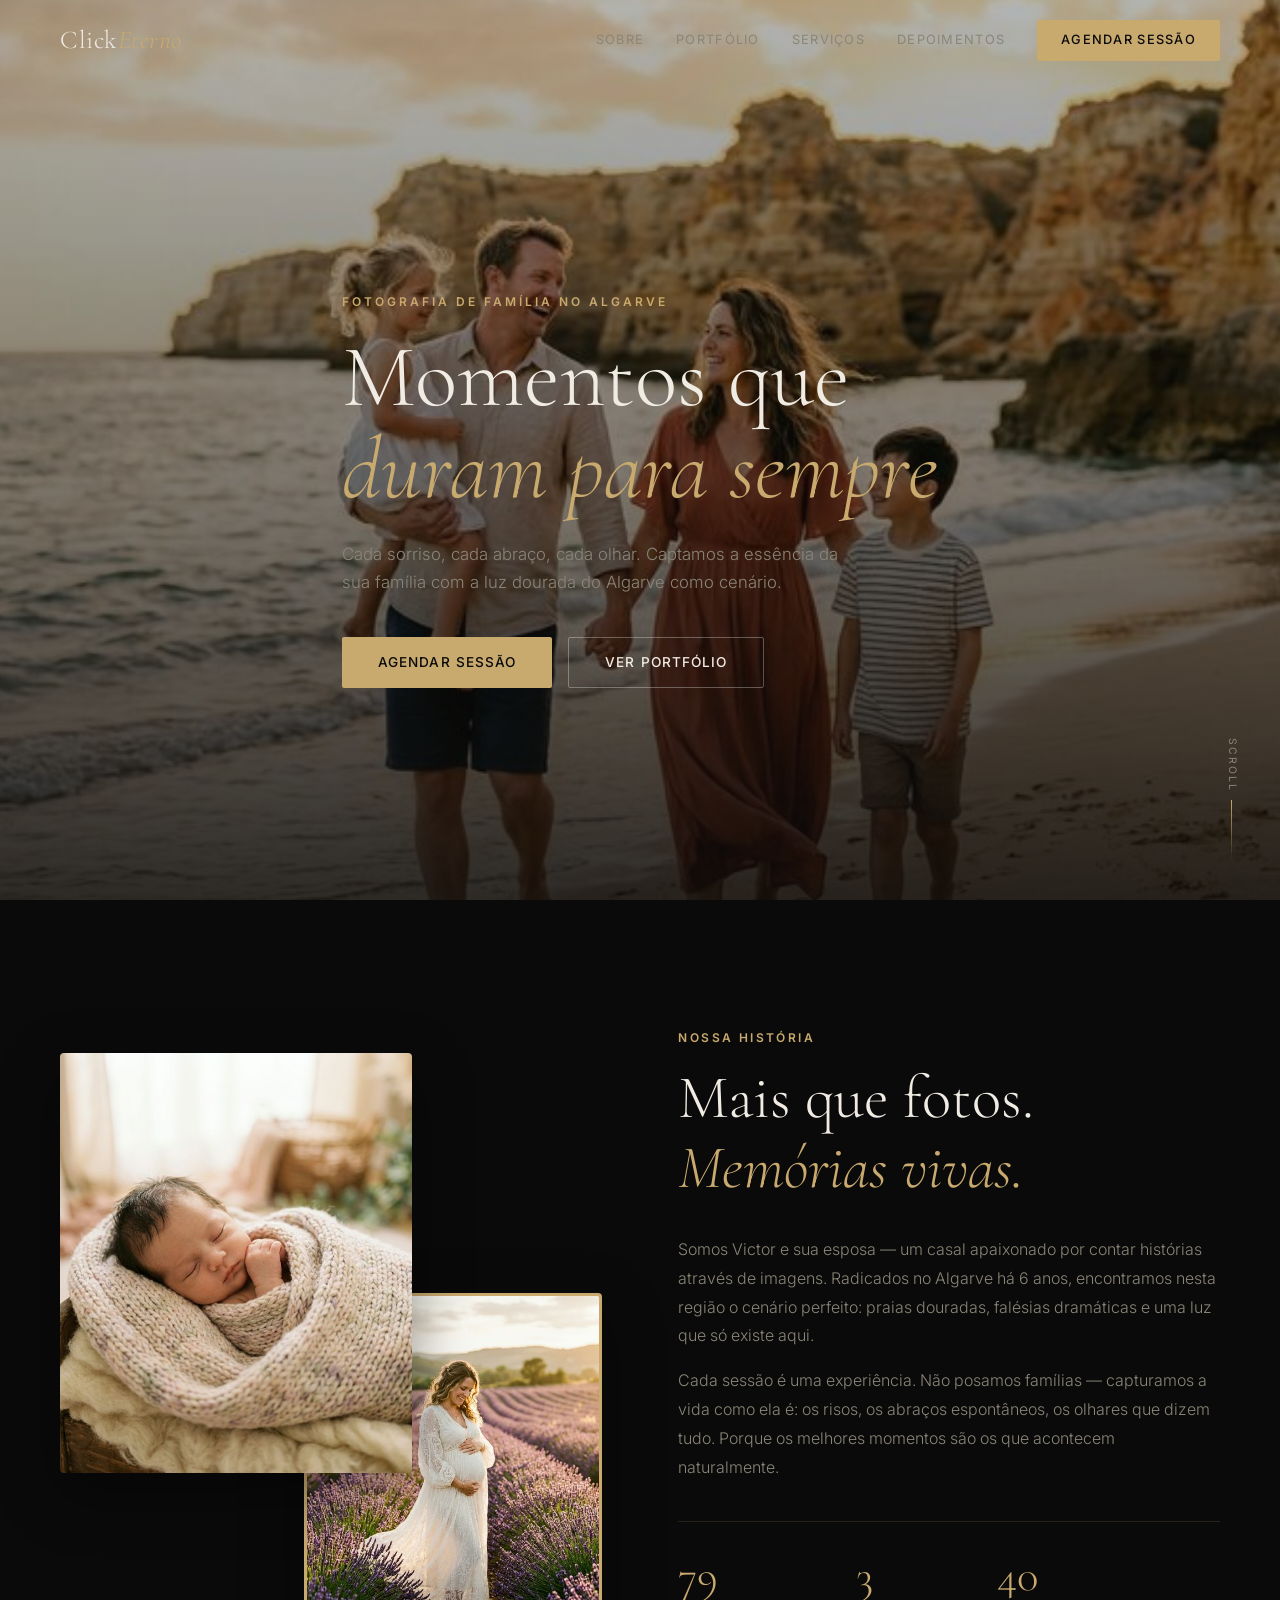
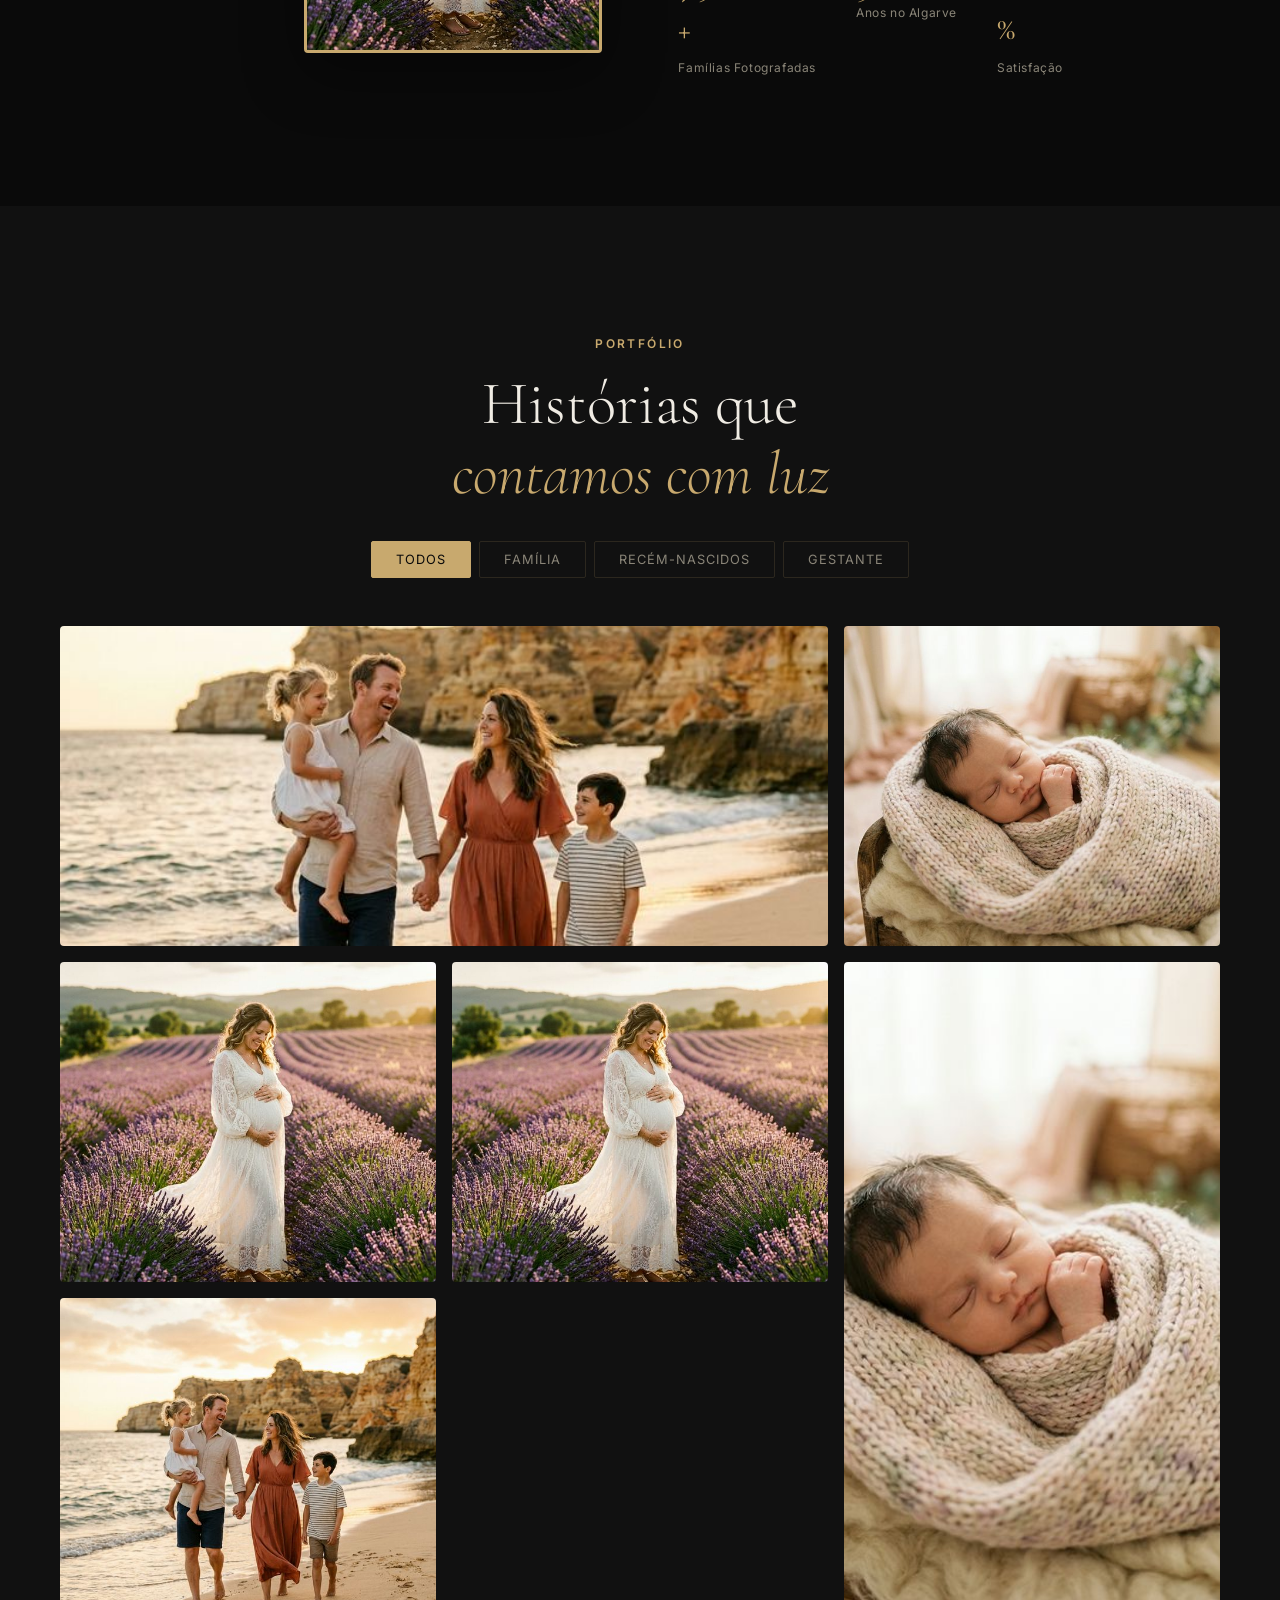
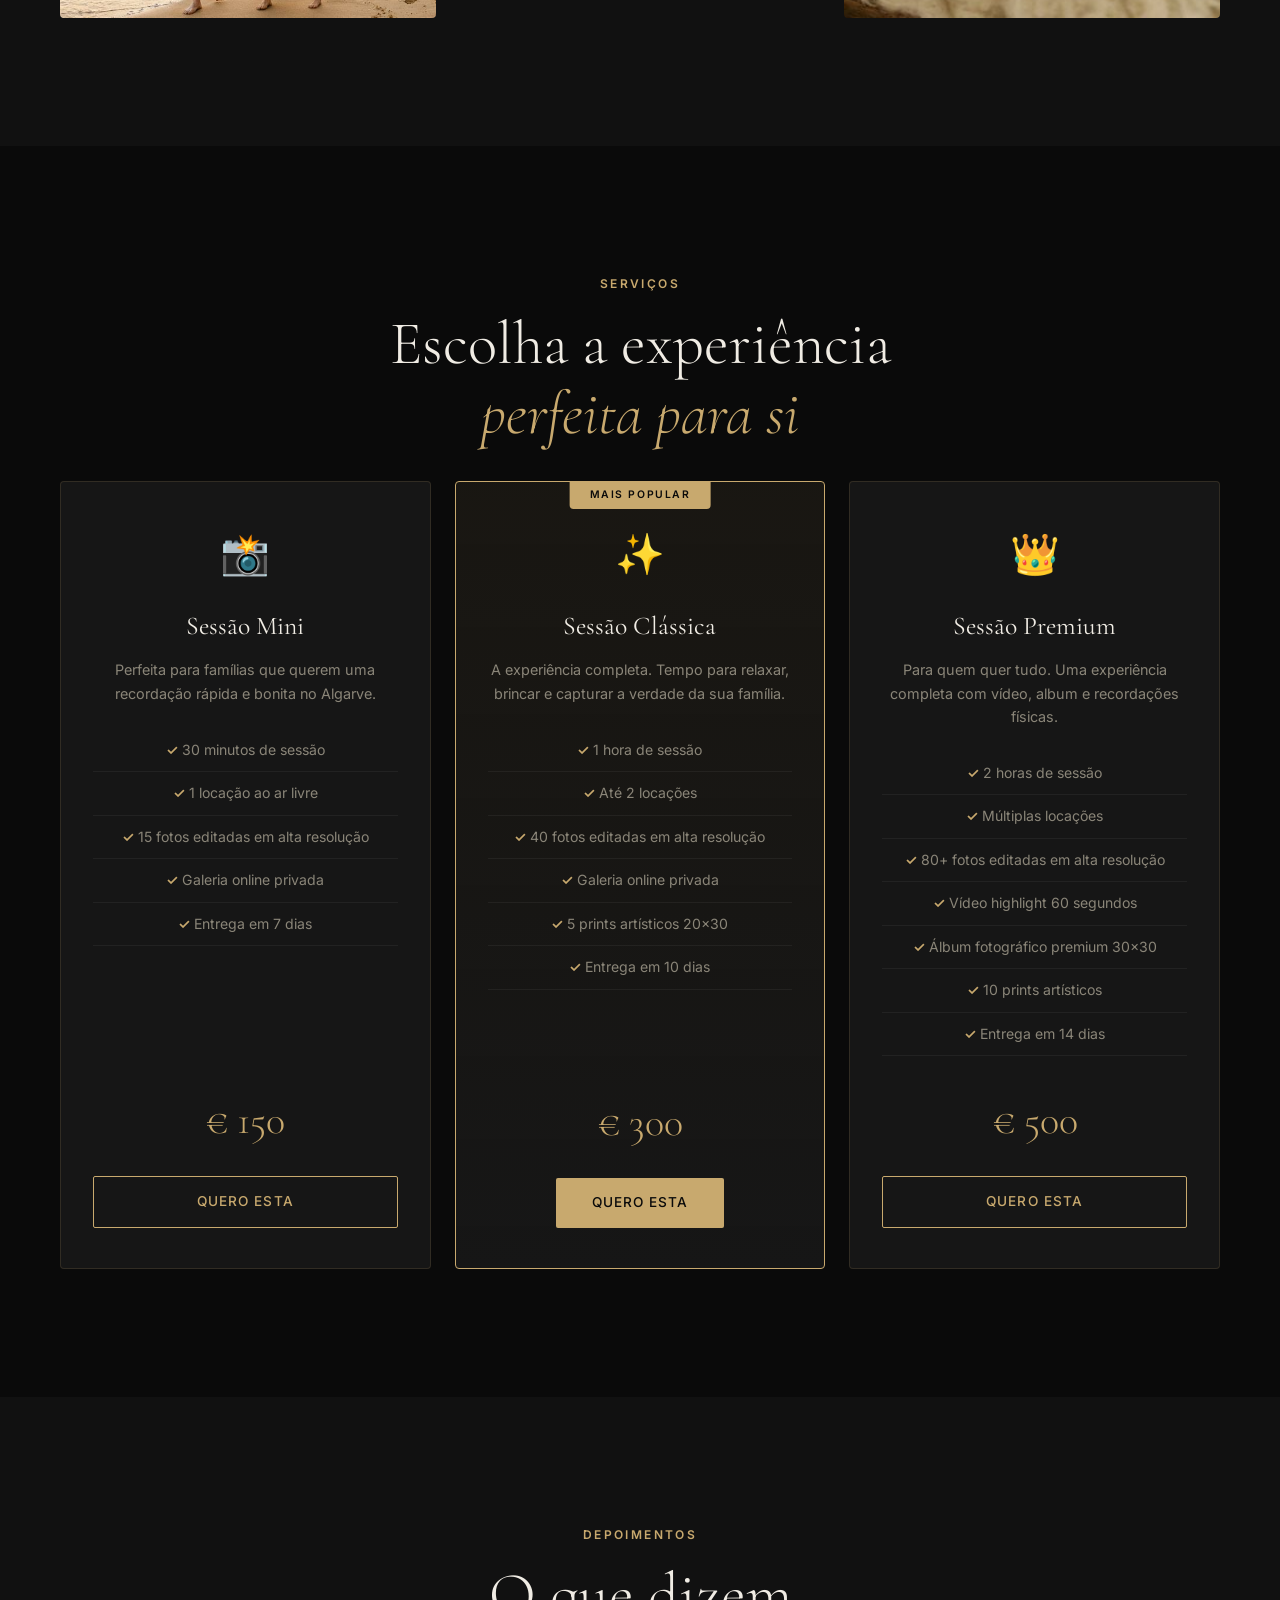
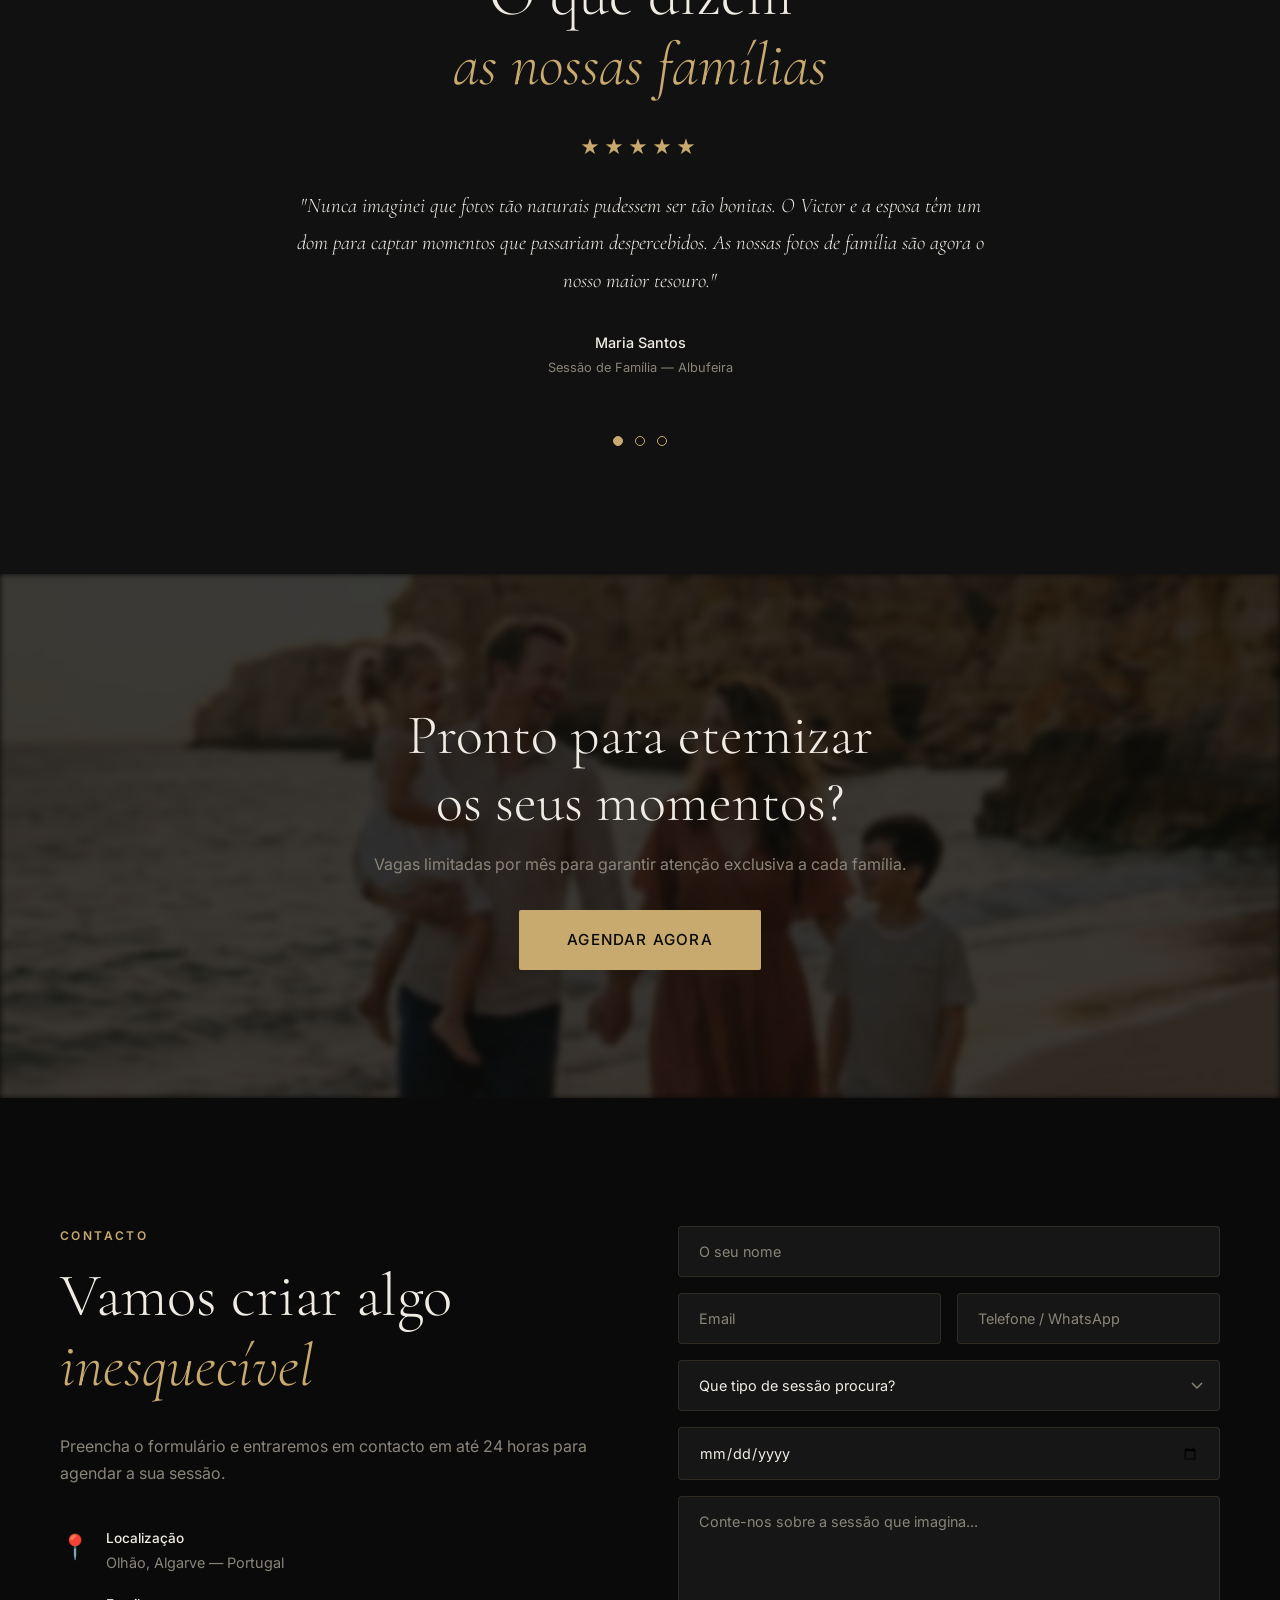
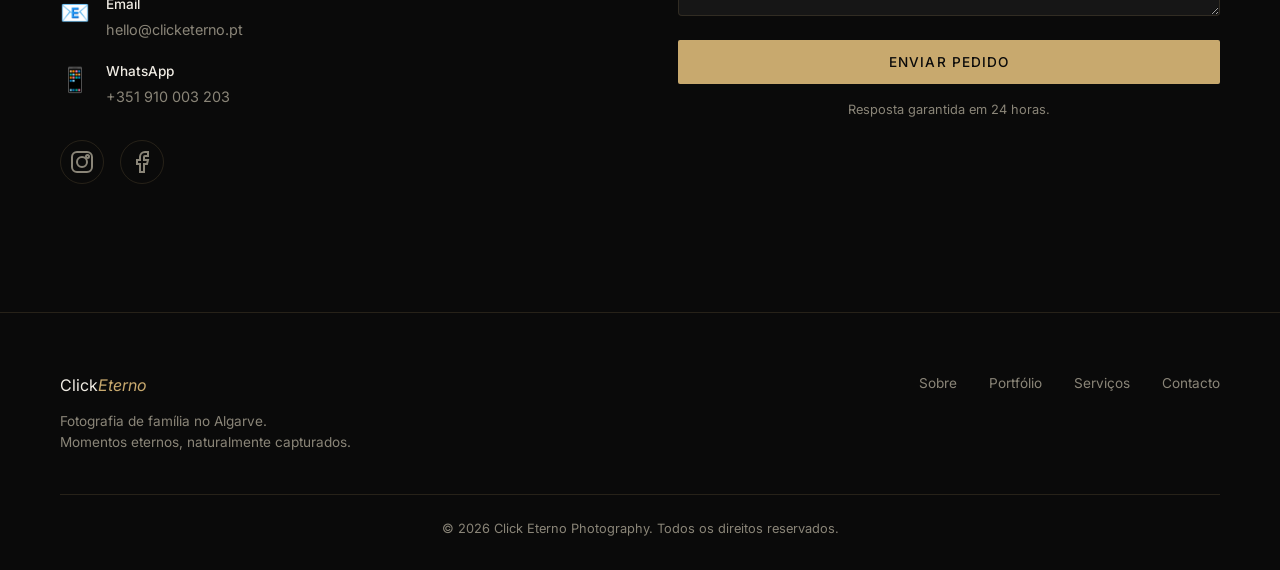
==== index.html @ 3862c947 "Initial deploy — Click Eterno Photography site" ====
<!DOCTYPE html>
<html lang="pt-BR">
<head>
    <meta charset="UTF-8">
    <meta name="viewport" content="width=device-width, initial-scale=1.0">
    <title>Click Eterno Photography — Fotografia de Família no Algarve</title>
    <meta name="description" content="Fotografia profissional de família, gestantes e recém-nascidos no Algarve. Sessões ao ar livre com a luz dourada do sul de Portugal. Momentos eternos.">
    <meta name="keywords" content="fotografia família algarve, fotografo recém-nascido olhão, ensaio gestante algarve, fotografia profissional portugal">
    <link rel="preconnect" href="https://fonts.googleapis.com">
    <link rel="preconnect" href="https://fonts.gstatic.com" crossorigin>
    <link href="https://fonts.googleapis.com/css2?family=Cormorant+Garamond:ital,wght@0,300;0,400;0,500;0,600;1,300;1,400&family=Inter:wght@300;400;500;600&display=swap" rel="stylesheet">
    <link rel="stylesheet" href="style.css">
</head>
<body>
    <!-- Navigation -->
    <nav id="navbar">
        <div class="nav-container">
            <a href="#hero" class="nav-logo">
                <span class="logo-click">Click</span><span class="logo-eterno">Eterno</span>
            </a>
            <div class="nav-links" id="navLinks">
                <a href="#about" class="nav-link">Sobre</a>
                <a href="#portfolio" class="nav-link">Portfólio</a>
                <a href="#services" class="nav-link">Serviços</a>
                <a href="#testimonials" class="nav-link">Depoimentos</a>
                <a href="#contact" class="nav-link nav-cta">Agendar Sessão</a>
            </div>
            <button class="nav-toggle" id="navToggle" aria-label="Menu">
                <span></span><span></span><span></span>
            </button>
        </div>
    </nav>

    <!-- Hero Section -->
    <section id="hero" class="hero">
        <div class="hero-bg">
            <img src="family.png" alt="Sessão fotográfica de família na praia do Algarve" class="hero-img">
            <div class="hero-overlay"></div>
        </div>
        <div class="hero-content">
            <p class="hero-tag">Fotografia de Família no Algarve</p>
            <h1 class="hero-title">Momentos que<br><em>duram para sempre</em></h1>
            <p class="hero-subtitle">Cada sorriso, cada abraço, cada olhar. Captamos a essência da sua família com a luz dourada do Algarve como cenário.</p>
            <div class="hero-actions">
                <a href="#contact" class="btn btn-primary">Agendar Sessão</a>
                <a href="#portfolio" class="btn btn-ghost">Ver Portfólio</a>
            </div>
        </div>
        <div class="hero-scroll">
            <span>Scroll</span>
            <div class="scroll-line"></div>
        </div>
    </section>

    <!-- About Section -->
    <section id="about" class="section about">
        <div class="container">
            <div class="about-grid">
                <div class="about-images">
                    <div class="about-img-wrapper img-1">
                        <img src="newborn.png" alt="Fotografia de recém-nascido" loading="lazy">
                    </div>
                    <div class="about-img-wrapper img-2">
                        <img src="maternity.png" alt="Ensaio gestante" loading="lazy">
                    </div>
                </div>
                <div class="about-text">
                    <p class="section-tag">Nossa História</p>
                    <h2 class="section-title">Mais que fotos.<br><em>Memórias vivas.</em></h2>
                    <p class="about-description">Somos Victor e sua esposa — um casal apaixonado por contar histórias através de imagens. Radicados no Algarve há 6 anos, encontramos nesta região o cenário perfeito: praias douradas, falésias dramáticas e uma luz que só existe aqui.</p>
                    <p class="about-description">Cada sessão é uma experiência. Não posamos famílias — capturamos a vida como ela é: os risos, os abraços espontâneos, os olhares que dizem tudo. Porque os melhores momentos são os que acontecem naturalmente.</p>
                    <div class="about-stats">
                        <div class="stat">
                            <span class="stat-number" data-target="200">0</span><span class="stat-suffix">+</span>
                            <span class="stat-label">Famílias Fotografadas</span>
                        </div>
                        <div class="stat">
                            <span class="stat-number" data-target="6">0</span>
                            <span class="stat-label">Anos no Algarve</span>
                        </div>
                        <div class="stat">
                            <span class="stat-number" data-target="100">0</span><span class="stat-suffix">%</span>
                            <span class="stat-label">Satisfação</span>
                        </div>
                    </div>
                </div>
            </div>
        </div>
    </section>

    <!-- Portfolio Section -->
    <section id="portfolio" class="section portfolio">
        <div class="container">
            <p class="section-tag center">Portfólio</p>
            <h2 class="section-title center">Histórias que<br><em>contamos com luz</em></h2>
            
            <div class="portfolio-filters">
                <button class="filter-btn active" data-filter="all">Todos</button>
                <button class="filter-btn" data-filter="family">Família</button>
                <button class="filter-btn" data-filter="newborn">Recém-Nascidos</button>
                <button class="filter-btn" data-filter="maternity">Gestante</button>
            </div>

            <div class="portfolio-grid" id="portfolioGrid">
                <div class="portfolio-item large" data-category="family">
                    <img src="family.png" alt="Sessão família na praia" loading="lazy">
                    <div class="portfolio-overlay">
                        <span class="portfolio-cat">Família</span>
                        <h3>Família Silva — Praia da Marinha</h3>
                    </div>
                </div>
                <div class="portfolio-item" data-category="newborn">
                    <img src="newborn.png" alt="Ensaio recém-nascido" loading="lazy">
                    <div class="portfolio-overlay">
                        <span class="portfolio-cat">Recém-Nascido</span>
                        <h3>Baby Mateus — 7 dias</h3>
                    </div>
                </div>
                <div class="portfolio-item" data-category="maternity">
                    <img src="maternity.png" alt="Ensaio gestante" loading="lazy">
                    <div class="portfolio-overlay">
                        <span class="portfolio-cat">Gestante</span>
                        <h3>Ana — 34 semanas</h3>
                    </div>
                </div>
                <div class="portfolio-item" data-category="family">
                    <img src="maternity.png" alt="Sessão família externa" loading="lazy">
                    <div class="portfolio-overlay">
                        <span class="portfolio-cat">Família</span>
                        <h3>Família Costa — Olhão</h3>
                    </div>
                </div>
                <div class="portfolio-item tall" data-category="newborn">
                    <img src="newborn.png" alt="Ensaio newborn lifestyle" loading="lazy">
                    <div class="portfolio-overlay">
                        <span class="portfolio-cat">Recém-Nascido</span>
                        <h3>Baby Sofia — 12 dias</h3>
                    </div>
                </div>
                <div class="portfolio-item" data-category="family">
                    <img src="family.png" alt="Sessão de família ao pôr do sol" loading="lazy">
                    <div class="portfolio-overlay">
                        <span class="portfolio-cat">Família</span>
                        <h3>Família Rodrigues — Albufeira</h3>
                    </div>
                </div>
            </div>
        </div>
    </section>

    <!-- Services Section -->
    <section id="services" class="section services">
        <div class="container">
            <p class="section-tag center">Serviços</p>
            <h2 class="section-title center">Escolha a experiência<br><em>perfeita para si</em></h2>

            <div class="services-grid">
                <!-- Mini Session -->
                <div class="service-card">
                    <div class="service-icon">📸</div>
                    <h3 class="service-name">Sessão Mini</h3>
                    <p class="service-desc">Perfeita para famílias que querem uma recordação rápida e bonita no Algarve.</p>
                    <ul class="service-features">
                        <li>30 minutos de sessão</li>
                        <li>1 locação ao ar livre</li>
                        <li>15 fotos editadas em alta resolução</li>
                        <li>Galeria online privada</li>
                        <li>Entrega em 7 dias</li>
                    </ul>
                    <div class="service-price">
                        <span class="price-value">€ 150</span>
                    </div>
                    <a href="#contact" class="btn btn-outline">Quero Esta</a>
                </div>

                <!-- Classic Session -->
                <div class="service-card featured">
                    <div class="service-badge">Mais Popular</div>
                    <div class="service-icon">✨</div>
                    <h3 class="service-name">Sessão Clássica</h3>
                    <p class="service-desc">A experiência completa. Tempo para relaxar, brincar e capturar a verdade da sua família.</p>
                    <ul class="service-features">
                        <li>1 hora de sessão</li>
                        <li>Até 2 locações</li>
                        <li>40 fotos editadas em alta resolução</li>
                        <li>Galeria online privada</li>
                        <li>5 prints artísticos 20x30</li>
                        <li>Entrega em 10 dias</li>
                    </ul>
                    <div class="service-price">
                        <span class="price-value">€ 300</span>
                    </div>
                    <a href="#contact" class="btn btn-primary">Quero Esta</a>
                </div>

                <!-- Premium Session -->
                <div class="service-card">
                    <div class="service-icon">👑</div>
                    <h3 class="service-name">Sessão Premium</h3>
                    <p class="service-desc">Para quem quer tudo. Uma experiência completa com vídeo, album e recordações físicas.</p>
                    <ul class="service-features">
                        <li>2 horas de sessão</li>
                        <li>Múltiplas locações</li>
                        <li>80+ fotos editadas em alta resolução</li>
                        <li>Vídeo highlight 60 segundos</li>
                        <li>Álbum fotográfico premium 30x30</li>
                        <li>10 prints artísticos</li>
                        <li>Entrega em 14 dias</li>
                    </ul>
                    <div class="service-price">
                        <span class="price-value">€ 500</span>
                    </div>
                    <a href="#contact" class="btn btn-outline">Quero Esta</a>
                </div>
            </div>
        </div>
    </section>

    <!-- Testimonials -->
    <section id="testimonials" class="section testimonials">
        <div class="container">
            <p class="section-tag center">Depoimentos</p>
            <h2 class="section-title center">O que dizem<br><em>as nossas famílias</em></h2>

            <div class="testimonials-slider" id="testimonialSlider">
                <div class="testimonial-card active">
                    <div class="testimonial-stars">★★★★★</div>
                    <p class="testimonial-text">"Nunca imaginei que fotos tão naturais pudessem ser tão bonitas. O Victor e a esposa têm um dom para captar momentos que passariam despercebidos. As nossas fotos de família são agora o nosso maior tesouro."</p>
                    <div class="testimonial-author">
                        <span class="author-name">Maria Santos</span>
                        <span class="author-detail">Sessão de Família — Albufeira</span>
                    </div>
                </div>
                <div class="testimonial-card">
                    <div class="testimonial-stars">★★★★★</div>
                    <p class="testimonial-text">"As fotos do nosso bebé ficaram absolutamente perfeitas. Cada detalhe, cada expressão. Chorei de emoção quando vi a galeria. Profissionais incríveis e super carinhosos com o nosso pequeno."</p>
                    <div class="testimonial-author">
                        <span class="author-name">Ana & Pedro Correia</span>
                        <span class="author-detail">Sessão Recém-Nascido — Olhão</span>
                    </div>
                </div>
                <div class="testimonial-card">
                    <div class="testimonial-stars">★★★★★</div>
                    <p class="testimonial-text">"O meu ensaio de gestante foi uma das melhores experiências da minha gravidez. Senti-me linda, confiante, e as fotos ficaram de revista. Recomendo de olhos fechados!"</p>
                    <div class="testimonial-author">
                        <span class="author-name">Carla Mendes</span>
                        <span class="author-detail">Sessão Gestante — Faro</span>
                    </div>
                </div>
            </div>
            <div class="testimonial-dots" id="testimonialDots">
                <button class="dot active" data-index="0"></button>
                <button class="dot" data-index="1"></button>
                <button class="dot" data-index="2"></button>
            </div>
        </div>
    </section>

    <!-- CTA Section -->
    <section class="section cta-section">
        <div class="cta-bg">
            <img src="family.png" alt="" loading="lazy">
            <div class="cta-overlay"></div>
        </div>
        <div class="container cta-content">
            <h2 class="cta-title">Pronto para eternizar<br>os seus momentos?</h2>
            <p class="cta-text">Vagas limitadas por mês para garantir atenção exclusiva a cada família.</p>
            <a href="#contact" class="btn btn-primary btn-large">Agendar Agora</a>
        </div>
    </section>

    <!-- Contact Section -->
    <section id="contact" class="section contact">
        <div class="container">
            <div class="contact-grid">
                <div class="contact-info">
                    <p class="section-tag">Contacto</p>
                    <h2 class="section-title">Vamos criar algo<br><em>inesquecível</em></h2>
                    <p class="contact-desc">Preencha o formulário e entraremos em contacto em até 24 horas para agendar a sua sessão.</p>
                    
                    <div class="contact-details">
                        <div class="contact-item">
                            <span class="contact-icon">📍</span>
                            <div>
                                <strong>Localização</strong>
                                <p>Olhão, Algarve — Portugal</p>
                            </div>
                        </div>
                        <div class="contact-item">
                            <span class="contact-icon">📧</span>
                            <div>
                                <strong>Email</strong>
                                <p>hello@clicketerno.pt</p>
                            </div>
                        </div>
                        <div class="contact-item">
                            <span class="contact-icon">📱</span>
                            <div>
                                <strong>WhatsApp</strong>
                                <p>+351 910 003 203</p>
                            </div>
                        </div>
                    </div>

                    <div class="contact-social">
                        <a href="https://instagram.com/clicketernophotography" target="_blank" class="social-link" aria-label="Instagram">
                            <svg width="24" height="24" viewBox="0 0 24 24" fill="none" stroke="currentColor" stroke-width="2"><rect x="2" y="2" width="20" height="20" rx="5"/><circle cx="12" cy="12" r="5"/><circle cx="17.5" cy="6.5" r="1.5"/></svg>
                        </a>
                        <a href="#" class="social-link" aria-label="Facebook">
                            <svg width="24" height="24" viewBox="0 0 24 24" fill="none" stroke="currentColor" stroke-width="2"><path d="M18 2h-3a5 5 0 0 0-5 5v3H7v4h3v8h4v-8h3l1-4h-4V7a1 1 0 0 1 1-1h3z"/></svg>
                        </a>
                    </div>
                </div>

                <form class="contact-form" id="contactForm" action="https://formspree.io/f/xreyrvbp" method="POST">
                    <div class="form-group">
                        <input type="text" id="name" name="name" placeholder="O seu nome" required>
                    </div>
                    <div class="form-row">
                        <div class="form-group">
                            <input type="email" id="email" name="email" placeholder="Email" required>
                        </div>
                        <div class="form-group">
                            <input type="tel" id="phone" name="phone" placeholder="Telefone / WhatsApp">
                        </div>
                    </div>
                    <div class="form-group">
                        <select id="service" name="service" required>
                            <option value="" disabled selected>Que tipo de sessão procura?</option>
                            <option value="mini">Sessão Mini — €150</option>
                            <option value="classica">Sessão Clássica — €300</option>
                            <option value="premium">Sessão Premium — €500</option>
                            <option value="outro">Outro / Não tenho a certeza</option>
                        </select>
                    </div>
                    <div class="form-group">
                        <input type="date" id="date" name="date" placeholder="Data pretendida">
                    </div>
                    <div class="form-group">
                        <textarea id="message" name="message" rows="4" placeholder="Conte-nos sobre a sessão que imagina..."></textarea>
                    </div>
                    <button type="submit" class="btn btn-primary btn-full" id="submitBtn">
                        Enviar Pedido
                    </button>
                    <p class="form-note">Resposta garantida em 24 horas.</p>
                </form>
            </div>
        </div>
    </section>

    <!-- Footer -->
    <footer class="footer">
        <div class="container">
            <div class="footer-content">
                <div class="footer-brand">
                    <span class="logo-click">Click</span><span class="logo-eterno">Eterno</span>
                    <p>Fotografia de família no Algarve.<br>Momentos eternos, naturalmente capturados.</p>
                </div>
                <div class="footer-links">
                    <a href="#about">Sobre</a>
                    <a href="#portfolio">Portfólio</a>
                    <a href="#services">Serviços</a>
                    <a href="#contact">Contacto</a>
                </div>
            </div>
            <div class="footer-bottom">
                <p>&copy; 2026 Click Eterno Photography. Todos os direitos reservados.</p>
            </div>
        </div>
    </footer>

    <script src="script.js"></script>
</body>
</html>
---- style.css ----
/* ======================================
   Click Eterno Photography — Premium CSS
   ====================================== */

/* ---- Reset & Base ---- */
*, *::before, *::after {
    margin: 0;
    padding: 0;
    box-sizing: border-box;
}

:root {
    /* Colors */
    --color-bg: #0a0a0a;
    --color-bg-alt: #111111;
    --color-bg-card: #161616;
    --color-text: #f0ece4;
    --color-text-muted: #8a8578;
    --color-accent: #c8a96e;
    --color-accent-light: #dcc292;
    --color-accent-dark: #a88b4e;
    --color-border: rgba(200, 169, 110, 0.15);
    --color-overlay: rgba(10, 10, 10, 0.6);

    /* Typography */
    --font-serif: 'Cormorant Garamond', 'Georgia', serif;
    --font-sans: 'Inter', -apple-system, sans-serif;

    /* Spacing */
    --section-pad: clamp(80px, 10vw, 140px);
    --container-width: 1240px;

    /* Transitions */
    --ease: cubic-bezier(0.25, 0.1, 0.25, 1);
    --ease-out: cubic-bezier(0, 0, 0.2, 1);
}

html {
    scroll-behavior: smooth;
    font-size: 16px;
}

body {
    font-family: var(--font-sans);
    background: var(--color-bg);
    color: var(--color-text);
    line-height: 1.6;
    overflow-x: hidden;
    -webkit-font-smoothing: antialiased;
}

img {
    max-width: 100%;
    display: block;
}

a {
    color: inherit;
    text-decoration: none;
}

.container {
    max-width: var(--container-width);
    margin: 0 auto;
    padding: 0 clamp(20px, 4vw, 40px);
}

.section {
    padding: var(--section-pad) 0;
}

/* ---- Typography ---- */
.section-tag {
    font-family: var(--font-sans);
    font-size: 0.75rem;
    font-weight: 600;
    letter-spacing: 0.2em;
    text-transform: uppercase;
    color: var(--color-accent);
    margin-bottom: 16px;
}

.section-tag.center {
    text-align: center;
}

.section-title {
    font-family: var(--font-serif);
    font-size: clamp(2.2rem, 5vw, 3.8rem);
    font-weight: 300;
    line-height: 1.15;
    color: var(--color-text);
    margin-bottom: 32px;
}

.section-title.center {
    text-align: center;
}

.section-title em {
    font-style: italic;
    color: var(--color-accent);
}

/* ---- Buttons ---- */
.btn {
    display: inline-flex;
    align-items: center;
    justify-content: center;
    padding: 14px 36px;
    font-family: var(--font-sans);
    font-size: 0.85rem;
    font-weight: 500;
    letter-spacing: 0.08em;
    text-transform: uppercase;
    border: none;
    cursor: pointer;
    transition: all 0.4s var(--ease);
    border-radius: 2px;
}

.btn-primary {
    background: var(--color-accent);
    color: var(--color-bg);
}

.btn-primary:hover {
    background: var(--color-accent-light);
    transform: translateY(-2px);
    box-shadow: 0 8px 30px rgba(200, 169, 110, 0.25);
}

.btn-ghost {
    background: transparent;
    color: var(--color-text);
    border: 1px solid rgba(255,255,255,0.3);
}

.btn-ghost:hover {
    border-color: var(--color-accent);
    color: var(--color-accent);
}

.btn-outline {
    background: transparent;
    color: var(--color-accent);
    border: 1px solid var(--color-accent);
    width: 100%;
}

.btn-outline:hover {
    background: var(--color-accent);
    color: var(--color-bg);
}

.btn-large {
    padding: 18px 48px;
    font-size: 0.95rem;
}

.btn-full {
    width: 100%;
}

/* ======== NAVIGATION ======== */
#navbar {
    position: fixed;
    top: 0;
    left: 0;
    width: 100%;
    z-index: 1000;
    padding: 20px 0;
    transition: all 0.4s var(--ease);
}

#navbar.scrolled {
    background: rgba(10, 10, 10, 0.92);
    backdrop-filter: blur(20px);
    -webkit-backdrop-filter: blur(20px);
    padding: 12px 0;
    border-bottom: 1px solid var(--color-border);
}

.nav-container {
    max-width: var(--container-width);
    margin: 0 auto;
    padding: 0 clamp(20px, 4vw, 40px);
    display: flex;
    align-items: center;
    justify-content: space-between;
}

.nav-logo {
    font-family: var(--font-serif);
    font-size: 1.6rem;
    font-weight: 300;
    letter-spacing: 0.02em;
}

.logo-click {
    color: var(--color-text);
}

.logo-eterno {
    color: var(--color-accent);
    font-style: italic;
}

.nav-links {
    display: flex;
    align-items: center;
    gap: 32px;
}

.nav-link {
    font-size: 0.8rem;
    font-weight: 400;
    letter-spacing: 0.1em;
    text-transform: uppercase;
    color: var(--color-text-muted);
    transition: color 0.3s var(--ease);
    position: relative;
}

.nav-link::after {
    content: '';
    position: absolute;
    bottom: -4px;
    left: 0;
    width: 0;
    height: 1px;
    background: var(--color-accent);
    transition: width 0.3s var(--ease);
}

.nav-link:hover {
    color: var(--color-text);
}

.nav-link:hover::after {
    width: 100%;
}

.nav-link.nav-cta {
    background: var(--color-accent);
    color: var(--color-bg);
    padding: 10px 24px;
    border-radius: 2px;
    font-weight: 500;
}

.nav-link.nav-cta::after {
    display: none;
}

.nav-link.nav-cta:hover {
    background: var(--color-accent-light);
}

.nav-toggle {
    display: none;
    flex-direction: column;
    gap: 5px;
    background: none;
    border: none;
    cursor: pointer;
    padding: 4px;
}

.nav-toggle span {
    display: block;
    width: 24px;
    height: 2px;
    background: var(--color-text);
    transition: all 0.3s var(--ease);
}

/* ======== HERO ======== */
.hero {
    position: relative;
    height: 100vh;
    min-height: 700px;
    display: flex;
    align-items: center;
    overflow: hidden;
}

.hero-bg {
    position: absolute;
    inset: 0;
    z-index: 0;
}

.hero-img {
    width: 100%;
    height: 100%;
    object-fit: cover;
    transform: scale(1.05);
    animation: heroZoom 20s var(--ease) infinite alternate;
}

@keyframes heroZoom {
    from { transform: scale(1.05); }
    to { transform: scale(1.12); }
}

.hero-overlay {
    position: absolute;
    inset: 0;
    background: linear-gradient(
        to bottom,
        rgba(10, 10, 10, 0.3) 0%,
        rgba(10, 10, 10, 0.5) 50%,
        rgba(10, 10, 10, 0.85) 100%
    );
}

.hero-content {
    position: relative;
    z-index: 1;
    max-width: var(--container-width);
    margin: 0 auto;
    padding: 0 clamp(20px, 4vw, 40px);
    padding-top: 80px;
}

.hero-tag {
    font-family: var(--font-sans);
    font-size: 0.75rem;
    font-weight: 600;
    letter-spacing: 0.25em;
    text-transform: uppercase;
    color: var(--color-accent);
    margin-bottom: 20px;
    opacity: 0;
    transform: translateY(20px);
    animation: fadeUp 0.8s var(--ease-out) 0.3s forwards;
}

.hero-title {
    font-family: var(--font-serif);
    font-size: clamp(3rem, 7vw, 5.5rem);
    font-weight: 300;
    line-height: 1.05;
    margin-bottom: 24px;
    opacity: 0;
    transform: translateY(30px);
    animation: fadeUp 0.8s var(--ease-out) 0.5s forwards;
}

.hero-title em {
    font-style: italic;
    color: var(--color-accent);
}

.hero-subtitle {
    font-size: 1.05rem;
    font-weight: 300;
    color: var(--color-text-muted);
    max-width: 520px;
    line-height: 1.7;
    margin-bottom: 40px;
    opacity: 0;
    transform: translateY(30px);
    animation: fadeUp 0.8s var(--ease-out) 0.7s forwards;
}

.hero-actions {
    display: flex;
    gap: 16px;
    flex-wrap: wrap;
    opacity: 0;
    transform: translateY(20px);
    animation: fadeUp 0.8s var(--ease-out) 0.9s forwards;
}

.hero-scroll {
    position: absolute;
    bottom: 40px;
    right: clamp(20px, 4vw, 40px);
    display: flex;
    flex-direction: column;
    align-items: center;
    gap: 8px;
    z-index: 1;
    opacity: 0;
    animation: fadeUp 0.8s var(--ease-out) 1.2s forwards;
}

.hero-scroll span {
    font-size: 0.65rem;
    letter-spacing: 0.2em;
    text-transform: uppercase;
    color: var(--color-text-muted);
    writing-mode: vertical-lr;
}

.scroll-line {
    width: 1px;
    height: 60px;
    background: linear-gradient(to bottom, var(--color-accent), transparent);
    animation: scrollPulse 2s var(--ease) infinite;
}

@keyframes scrollPulse {
    0%, 100% { opacity: 0.3; transform: scaleY(0.7); }
    50% { opacity: 1; transform: scaleY(1); }
}

@keyframes fadeUp {
    to { opacity: 1; transform: translateY(0); }
}

/* ======== ABOUT ======== */
.about-grid {
    display: grid;
    grid-template-columns: 1fr 1fr;
    gap: clamp(40px, 6vw, 80px);
    align-items: center;
}

.about-images {
    position: relative;
    height: 600px;
}

.about-img-wrapper {
    position: absolute;
    overflow: hidden;
    border-radius: 4px;
    box-shadow: 0 20px 60px rgba(0,0,0,0.4);
}

.about-img-wrapper img {
    width: 100%;
    height: 100%;
    object-fit: cover;
    transition: transform 0.6s var(--ease);
}

.about-img-wrapper:hover img {
    transform: scale(1.05);
}

.about-img-wrapper.img-1 {
    top: 0;
    left: 0;
    width: 65%;
    height: 70%;
    z-index: 2;
}

.about-img-wrapper.img-2 {
    bottom: 0;
    right: 0;
    width: 55%;
    height: 60%;
    z-index: 1;
    border: 3px solid var(--color-accent);
}

.about-description {
    font-size: 1rem;
    font-weight: 300;
    color: var(--color-text-muted);
    line-height: 1.8;
    margin-bottom: 16px;
}

.about-stats {
    display: flex;
    gap: 40px;
    margin-top: 40px;
    padding-top: 32px;
    border-top: 1px solid var(--color-border);
}

.stat {
    display: flex;
    flex-direction: column;
    gap: 4px;
}

.stat-number {
    font-family: var(--font-serif);
    font-size: 2.8rem;
    font-weight: 300;
    color: var(--color-accent);
    line-height: 1;
}

.stat-suffix {
    font-family: var(--font-serif);
    font-size: 2rem;
    color: var(--color-accent);
}

.stat-label {
    font-size: 0.75rem;
    font-weight: 400;
    letter-spacing: 0.05em;
    color: var(--color-text-muted);
}

/* ======== PORTFOLIO ======== */
.portfolio {
    background: var(--color-bg-alt);
}

.portfolio-filters {
    display: flex;
    justify-content: center;
    gap: 8px;
    margin-bottom: 48px;
    flex-wrap: wrap;
}

.filter-btn {
    padding: 10px 24px;
    font-family: var(--font-sans);
    font-size: 0.8rem;
    font-weight: 400;
    letter-spacing: 0.08em;
    text-transform: uppercase;
    background: transparent;
    border: 1px solid var(--color-border);
    color: var(--color-text-muted);
    cursor: pointer;
    transition: all 0.3s var(--ease);
    border-radius: 2px;
}

.filter-btn:hover,
.filter-btn.active {
    background: var(--color-accent);
    border-color: var(--color-accent);
    color: var(--color-bg);
}

.portfolio-grid {
    display: grid;
    grid-template-columns: repeat(3, 1fr);
    grid-auto-rows: 320px;
    gap: 16px;
}

.portfolio-item {
    position: relative;
    overflow: hidden;
    border-radius: 4px;
    cursor: pointer;
}

.portfolio-item.large {
    grid-column: span 2;
    grid-row: span 1;
}

.portfolio-item.tall {
    grid-row: span 2;
}

.portfolio-item img {
    width: 100%;
    height: 100%;
    object-fit: cover;
    transition: transform 0.6s var(--ease);
}

.portfolio-item:hover img {
    transform: scale(1.08);
}

.portfolio-overlay {
    position: absolute;
    inset: 0;
    background: linear-gradient(to top, rgba(10,10,10,0.9) 0%, transparent 60%);
    display: flex;
    flex-direction: column;
    justify-content: flex-end;
    padding: 24px;
    opacity: 0;
    transition: opacity 0.4s var(--ease);
}

.portfolio-item:hover .portfolio-overlay {
    opacity: 1;
}

.portfolio-cat {
    font-size: 0.7rem;
    font-weight: 600;
    letter-spacing: 0.15em;
    text-transform: uppercase;
    color: var(--color-accent);
    margin-bottom: 8px;
}

.portfolio-overlay h3 {
    font-family: var(--font-serif);
    font-size: 1.3rem;
    font-weight: 400;
    color: var(--color-text);
}

/* ======== SERVICES ======== */
.services-grid {
    display: grid;
    grid-template-columns: repeat(3, 1fr);
    gap: 24px;
}

.service-card {
    background: var(--color-bg-card);
    border: 1px solid var(--color-border);
    border-radius: 4px;
    padding: 40px 32px;
    display: flex;
    flex-direction: column;
    align-items: center;
    text-align: center;
    position: relative;
    transition: all 0.4s var(--ease);
}

.service-card:hover {
    transform: translateY(-8px);
    border-color: var(--color-accent);
    box-shadow: 0 20px 50px rgba(200, 169, 110, 0.08);
}

.service-card.featured {
    border-color: var(--color-accent);
    background: linear-gradient(180deg, rgba(200,169,110,0.08) 0%, var(--color-bg-card) 100%);
}

.service-badge {
    position: absolute;
    top: -1px;
    left: 50%;
    transform: translateX(-50%);
    background: var(--color-accent);
    color: var(--color-bg);
    font-size: 0.65rem;
    font-weight: 600;
    letter-spacing: 0.15em;
    text-transform: uppercase;
    padding: 6px 20px;
    border-radius: 0 0 4px 4px;
}

.service-icon {
    font-size: 2.5rem;
    margin-bottom: 20px;
}

.service-name {
    font-family: var(--font-serif);
    font-size: 1.6rem;
    font-weight: 400;
    margin-bottom: 12px;
}

.service-desc {
    font-size: 0.9rem;
    color: var(--color-text-muted);
    line-height: 1.6;
    margin-bottom: 24px;
}

.service-features {
    list-style: none;
    width: 100%;
    margin-bottom: 32px;
    flex: 1;
}

.service-features li {
    padding: 10px 0;
    font-size: 0.88rem;
    color: var(--color-text-muted);
    border-bottom: 1px solid rgba(255,255,255,0.05);
}

.service-features li::before {
    content: '✓ ';
    color: var(--color-accent);
    font-weight: 600;
}

.service-price {
    margin-bottom: 24px;
}

.price-value {
    font-family: var(--font-serif);
    font-size: 2.5rem;
    font-weight: 300;
    color: var(--color-accent);
}

/* ======== TESTIMONIALS ======== */
.testimonials {
    background: var(--color-bg-alt);
}

.testimonials-slider {
    max-width: 700px;
    margin: 0 auto;
    position: relative;
    min-height: 280px;
}

.testimonial-card {
    position: absolute;
    inset: 0;
    opacity: 0;
    transform: translateX(40px);
    transition: all 0.5s var(--ease);
    pointer-events: none;
    display: flex;
    flex-direction: column;
    align-items: center;
    text-align: center;
}

.testimonial-card.active {
    opacity: 1;
    transform: translateX(0);
    pointer-events: all;
}

.testimonial-stars {
    font-size: 1.2rem;
    color: var(--color-accent);
    letter-spacing: 4px;
    margin-bottom: 24px;
}

.testimonial-text {
    font-family: var(--font-serif);
    font-size: 1.3rem;
    font-weight: 300;
    font-style: italic;
    line-height: 1.8;
    color: var(--color-text);
    margin-bottom: 32px;
}

.testimonial-author {
    display: flex;
    flex-direction: column;
    gap: 4px;
}

.author-name {
    font-weight: 500;
    font-size: 0.9rem;
    color: var(--color-text);
}

.author-detail {
    font-size: 0.8rem;
    color: var(--color-text-muted);
}

.testimonial-dots {
    display: flex;
    justify-content: center;
    gap: 12px;
    margin-top: 24px;
}

.dot {
    width: 10px;
    height: 10px;
    border-radius: 50%;
    border: 1px solid var(--color-accent);
    background: transparent;
    cursor: pointer;
    transition: all 0.3s var(--ease);
}

.dot.active {
    background: var(--color-accent);
}

/* ======== CTA SECTION ======== */
.cta-section {
    position: relative;
    min-height: 500px;
    display: flex;
    align-items: center;
    overflow: hidden;
}

.cta-bg {
    position: absolute;
    inset: 0;
}

.cta-bg img {
    width: 100%;
    height: 100%;
    object-fit: cover;
    filter: blur(3px);
}

.cta-overlay {
    position: absolute;
    inset: 0;
    background: rgba(10, 10, 10, 0.8);
}

.cta-content {
    position: relative;
    z-index: 1;
    text-align: center;
}

.cta-title {
    font-family: var(--font-serif);
    font-size: clamp(2rem, 5vw, 3.5rem);
    font-weight: 300;
    line-height: 1.2;
    margin-bottom: 16px;
}

.cta-text {
    font-size: 1rem;
    color: var(--color-text-muted);
    margin-bottom: 32px;
}

/* ======== CONTACT ======== */
.contact-grid {
    display: grid;
    grid-template-columns: 1fr 1fr;
    gap: clamp(40px, 6vw, 80px);
}

.contact-desc {
    font-size: 1rem;
    color: var(--color-text-muted);
    line-height: 1.7;
    margin-bottom: 40px;
}

.contact-details {
    display: flex;
    flex-direction: column;
    gap: 20px;
    margin-bottom: 32px;
}

.contact-item {
    display: flex;
    align-items: flex-start;
    gap: 16px;
}

.contact-icon {
    font-size: 1.5rem;
    flex-shrink: 0;
}

.contact-item strong {
    display: block;
    font-weight: 500;
    font-size: 0.85rem;
    margin-bottom: 2px;
}

.contact-item p {
    font-size: 0.9rem;
    color: var(--color-text-muted);
}

.contact-social {
    display: flex;
    gap: 16px;
}

.social-link {
    width: 44px;
    height: 44px;
    display: flex;
    align-items: center;
    justify-content: center;
    border: 1px solid var(--color-border);
    border-radius: 50%;
    color: var(--color-text-muted);
    transition: all 0.3s var(--ease);
}

.social-link:hover {
    border-color: var(--color-accent);
    color: var(--color-accent);
}

/* Form */
.contact-form {
    display: flex;
    flex-direction: column;
    gap: 16px;
}

.form-row {
    display: grid;
    grid-template-columns: 1fr 1fr;
    gap: 16px;
}

.form-group input,
.form-group select,
.form-group textarea {
    width: 100%;
    padding: 16px 20px;
    font-family: var(--font-sans);
    font-size: 0.9rem;
    color: var(--color-text);
    background: var(--color-bg-card);
    border: 1px solid var(--color-border);
    border-radius: 4px;
    outline: none;
    transition: border-color 0.3s var(--ease);
}

.form-group input::placeholder,
.form-group textarea::placeholder {
    color: var(--color-text-muted);
}

.form-group input:focus,
.form-group select:focus,
.form-group textarea:focus {
    border-color: var(--color-accent);
}

.form-group select {
    appearance: none;
    background-image: url("data:image/svg+xml,%3Csvg width='12' height='8' viewBox='0 0 12 8' fill='none' xmlns='http://www.w3.org/2000/svg'%3E%3Cpath d='M1 1L6 6L11 1' stroke='%238a8578' stroke-width='1.5'/%3E%3C/svg%3E");
    background-repeat: no-repeat;
    background-position: right 16px center;
}

.form-group select option {
    background: var(--color-bg-card);
    color: var(--color-text);
}

.form-group textarea {
    resize: vertical;
    min-height: 120px;
}

.form-note {
    text-align: center;
    font-size: 0.8rem;
    color: var(--color-text-muted);
}

/* ======== FOOTER ======== */
.footer {
    padding: 60px 0 30px;
    border-top: 1px solid var(--color-border);
}

.footer-content {
    display: flex;
    justify-content: space-between;
    align-items: flex-start;
    margin-bottom: 40px;
}

.footer-brand p {
    margin-top: 12px;
    font-size: 0.85rem;
    color: var(--color-text-muted);
    line-height: 1.6;
}

.footer-links {
    display: flex;
    gap: 32px;
}

.footer-links a {
    font-size: 0.85rem;
    color: var(--color-text-muted);
    transition: color 0.3s var(--ease);
}

.footer-links a:hover {
    color: var(--color-accent);
}

.footer-bottom {
    text-align: center;
    padding-top: 24px;
    border-top: 1px solid var(--color-border);
}

.footer-bottom p {
    font-size: 0.8rem;
    color: var(--color-text-muted);
}

/* ======== SCROLL ANIMATIONS ======== */
.fade-in {
    opacity: 0;
    transform: translateY(40px);
    transition: all 0.8s var(--ease-out);
}

.fade-in.visible {
    opacity: 1;
    transform: translateY(0);
}

/* ======== RESPONSIVE ======== */
@media (max-width: 968px) {
    .about-grid,
    .contact-grid {
        grid-template-columns: 1fr;
        gap: 40px;
    }

    .about-images {
        height: 400px;
    }

    .services-grid {
        grid-template-columns: 1fr;
        max-width: 420px;
        margin: 0 auto;
    }

    .portfolio-grid {
        grid-template-columns: repeat(2, 1fr);
        grid-auto-rows: 260px;
    }

    .portfolio-item.large {
        grid-column: span 2;
    }

    .portfolio-item.tall {
        grid-row: span 1;
    }
}

@media (max-width: 768px) {
    .nav-links {
        display: none;
        position: fixed;
        top: 0;
        left: 0;
        width: 100%;
        height: 100vh;
        background: rgba(10, 10, 10, 0.98);
        flex-direction: column;
        justify-content: center;
        align-items: center;
        gap: 24px;
    }

    .nav-links.open {
        display: flex;
    }

    .nav-link {
        font-size: 1.2rem;
        letter-spacing: 0.15em;
    }

    .nav-link.nav-cta {
        margin-top: 16px;
    }

    .nav-toggle {
        display: flex;
        z-index: 1001;
    }

    .nav-toggle.open span:nth-child(1) {
        transform: translateY(7px) rotate(45deg);
    }

    .nav-toggle.open span:nth-child(2) {
        opacity: 0;
    }

    .nav-toggle.open span:nth-child(3) {
        transform: translateY(-7px) rotate(-45deg);
    }

    .hero-title {
        font-size: clamp(2.4rem, 8vw, 3.5rem);
    }

    .about-images {
        height: 350px;
    }

    .about-stats {
        gap: 24px;
    }

    .stat-number {
        font-size: 2rem;
    }

    .portfolio-grid {
        grid-template-columns: 1fr;
        grid-auto-rows: 280px;
    }

    .portfolio-item.large {
        grid-column: span 1;
    }

    .form-row {
        grid-template-columns: 1fr;
    }

    .footer-content {
        flex-direction: column;
        gap: 24px;
    }

    .hero-scroll {
        display: none;
    }
}
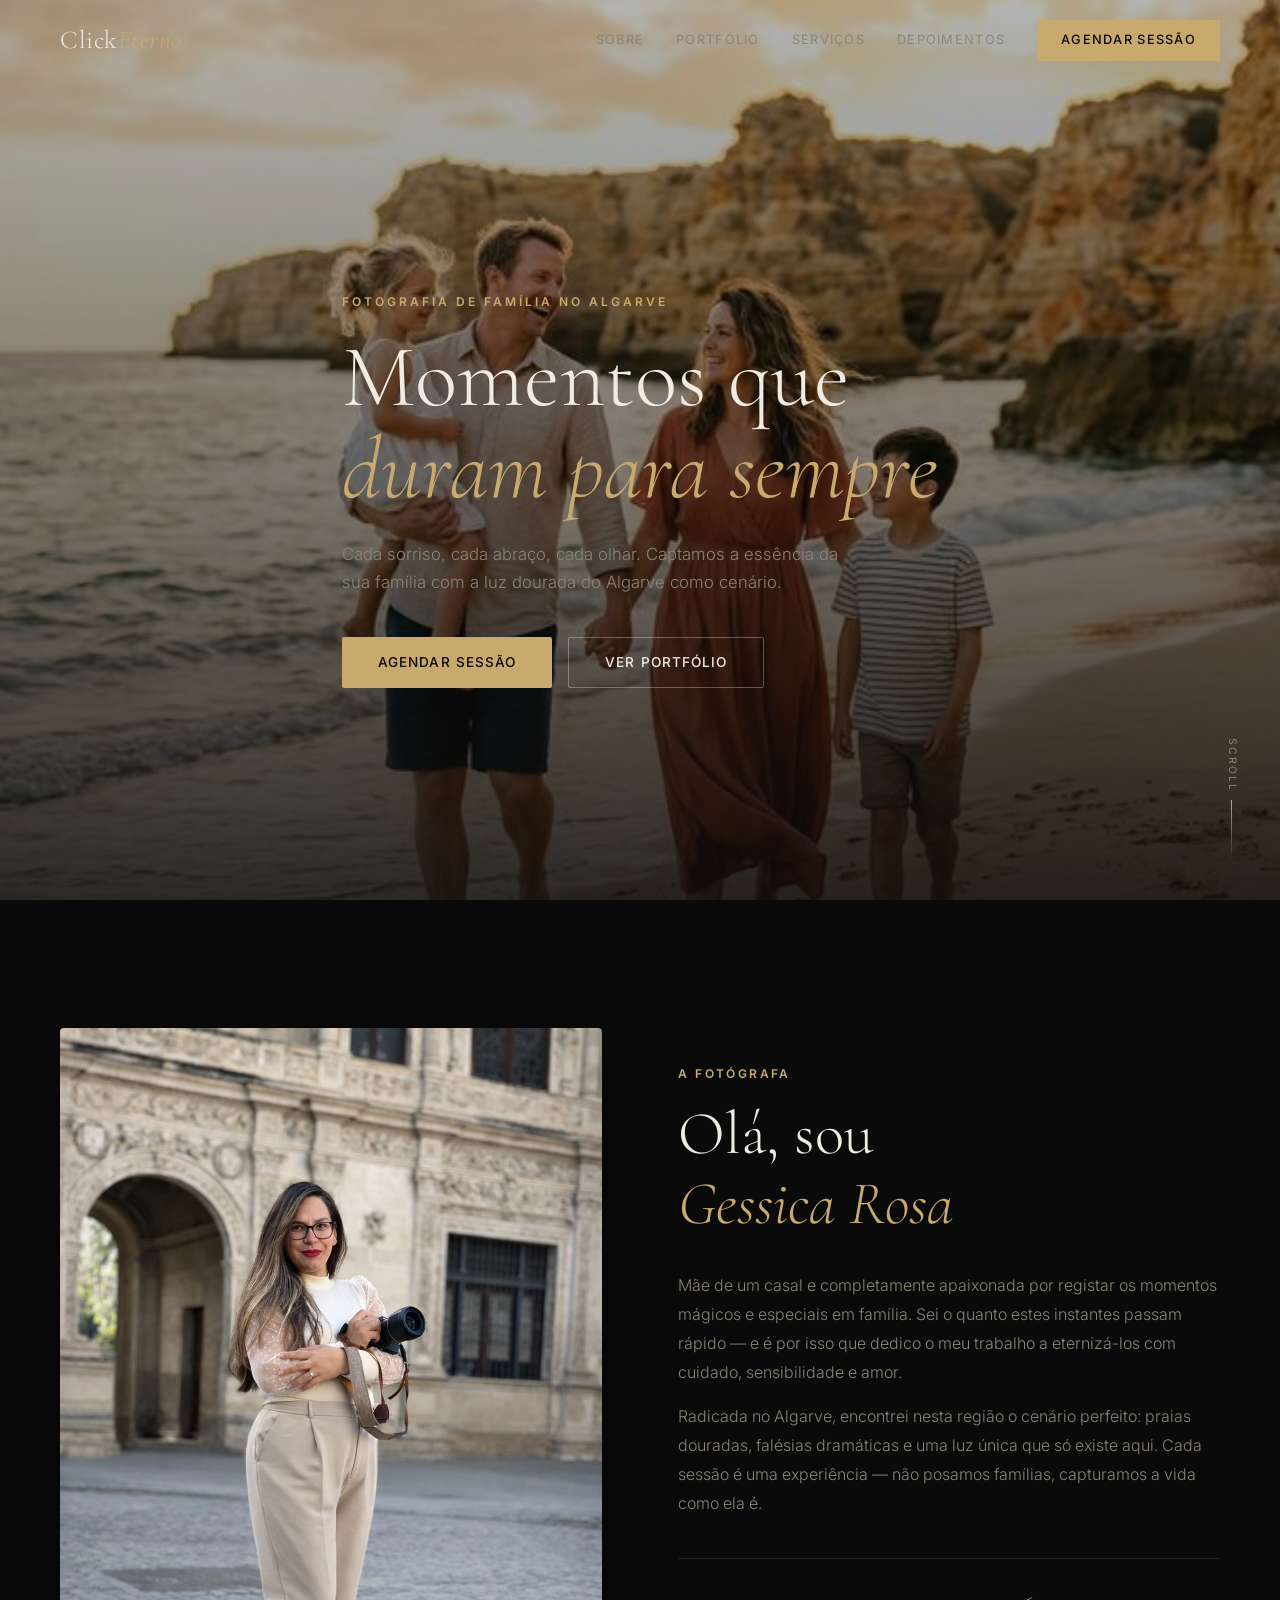
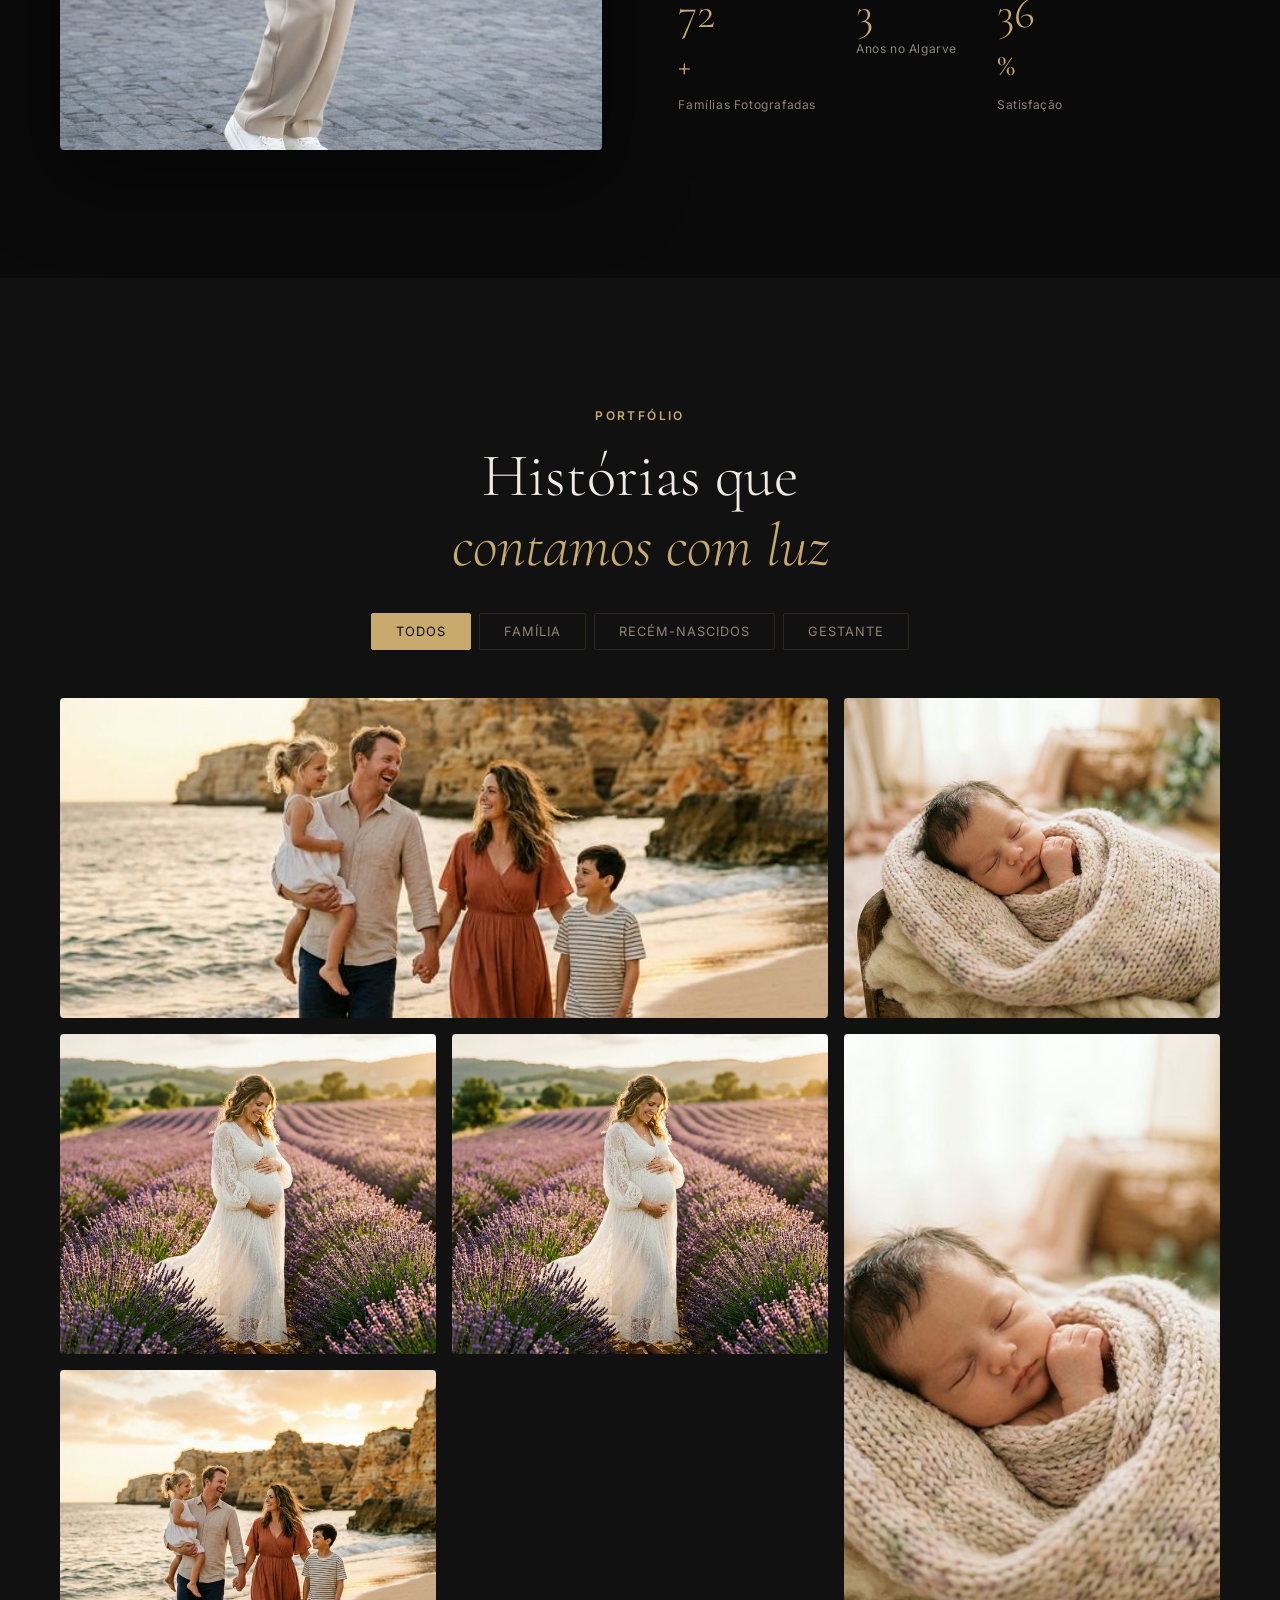
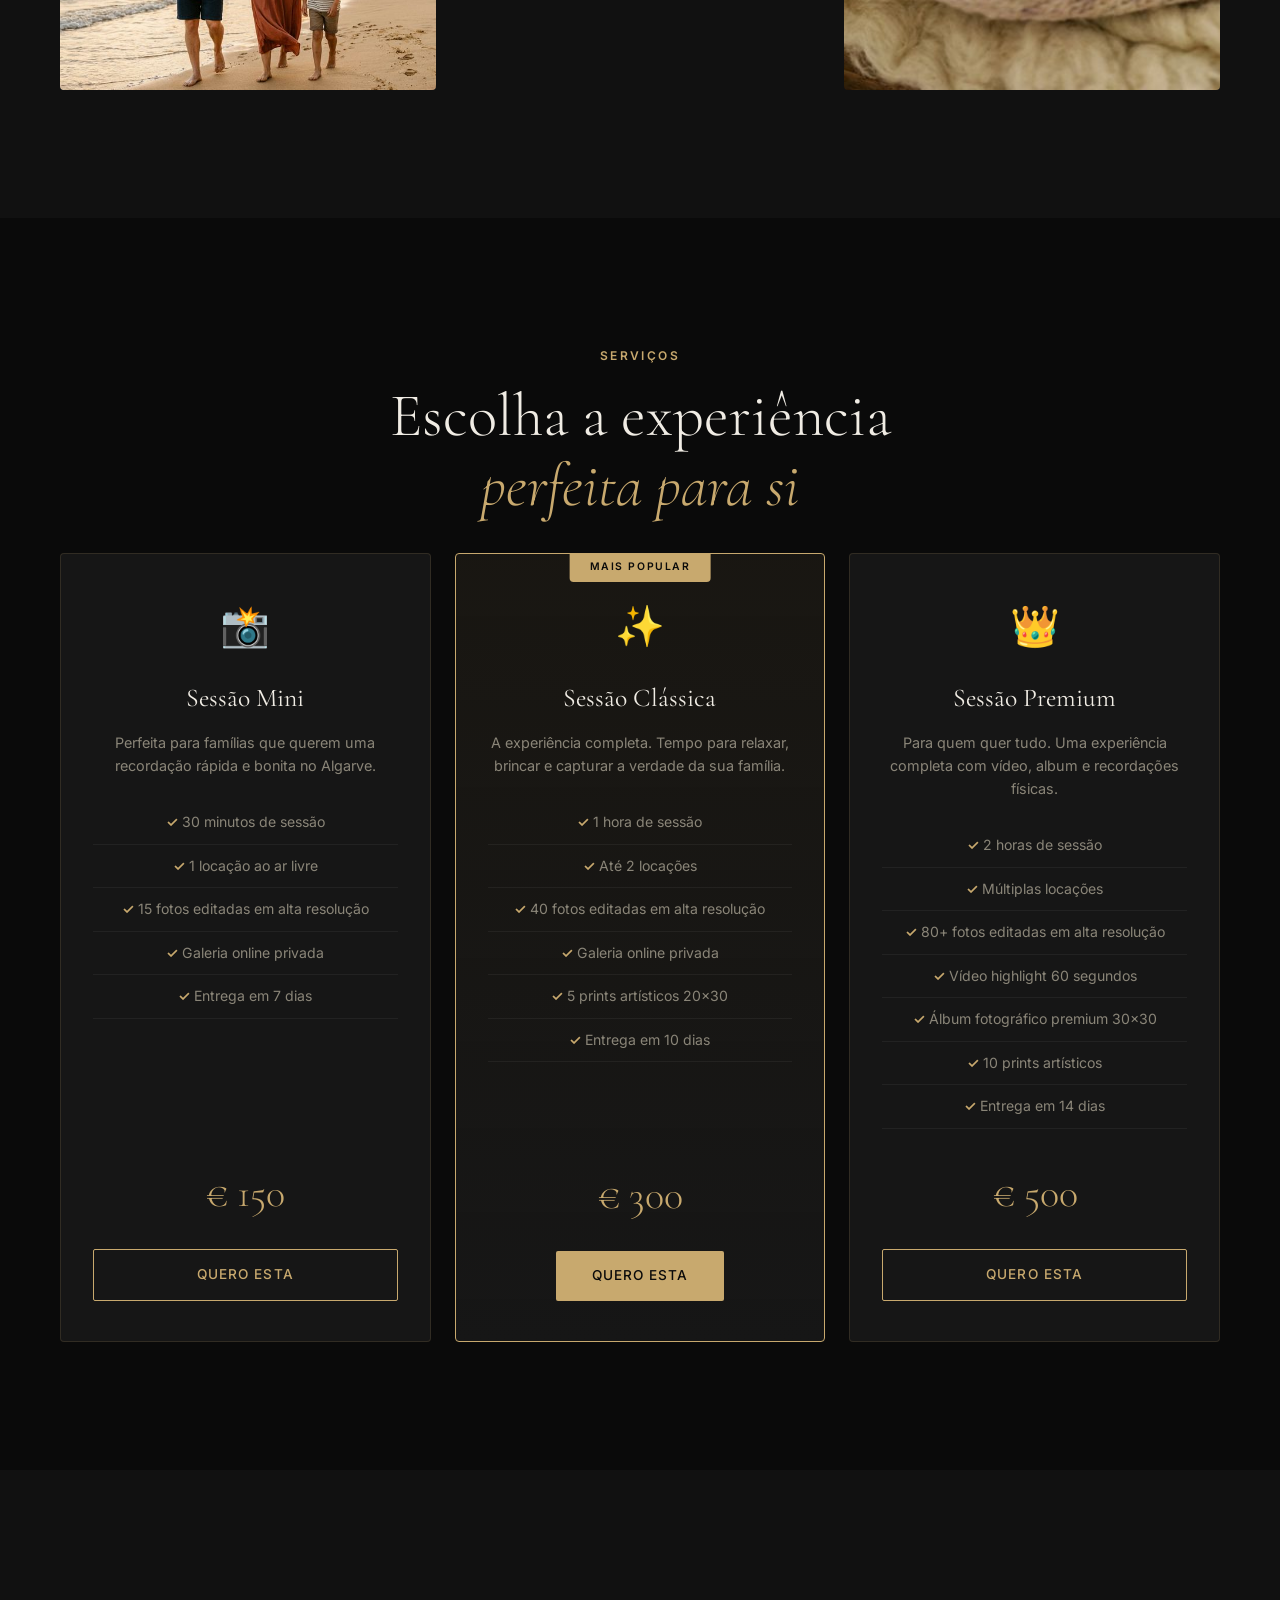
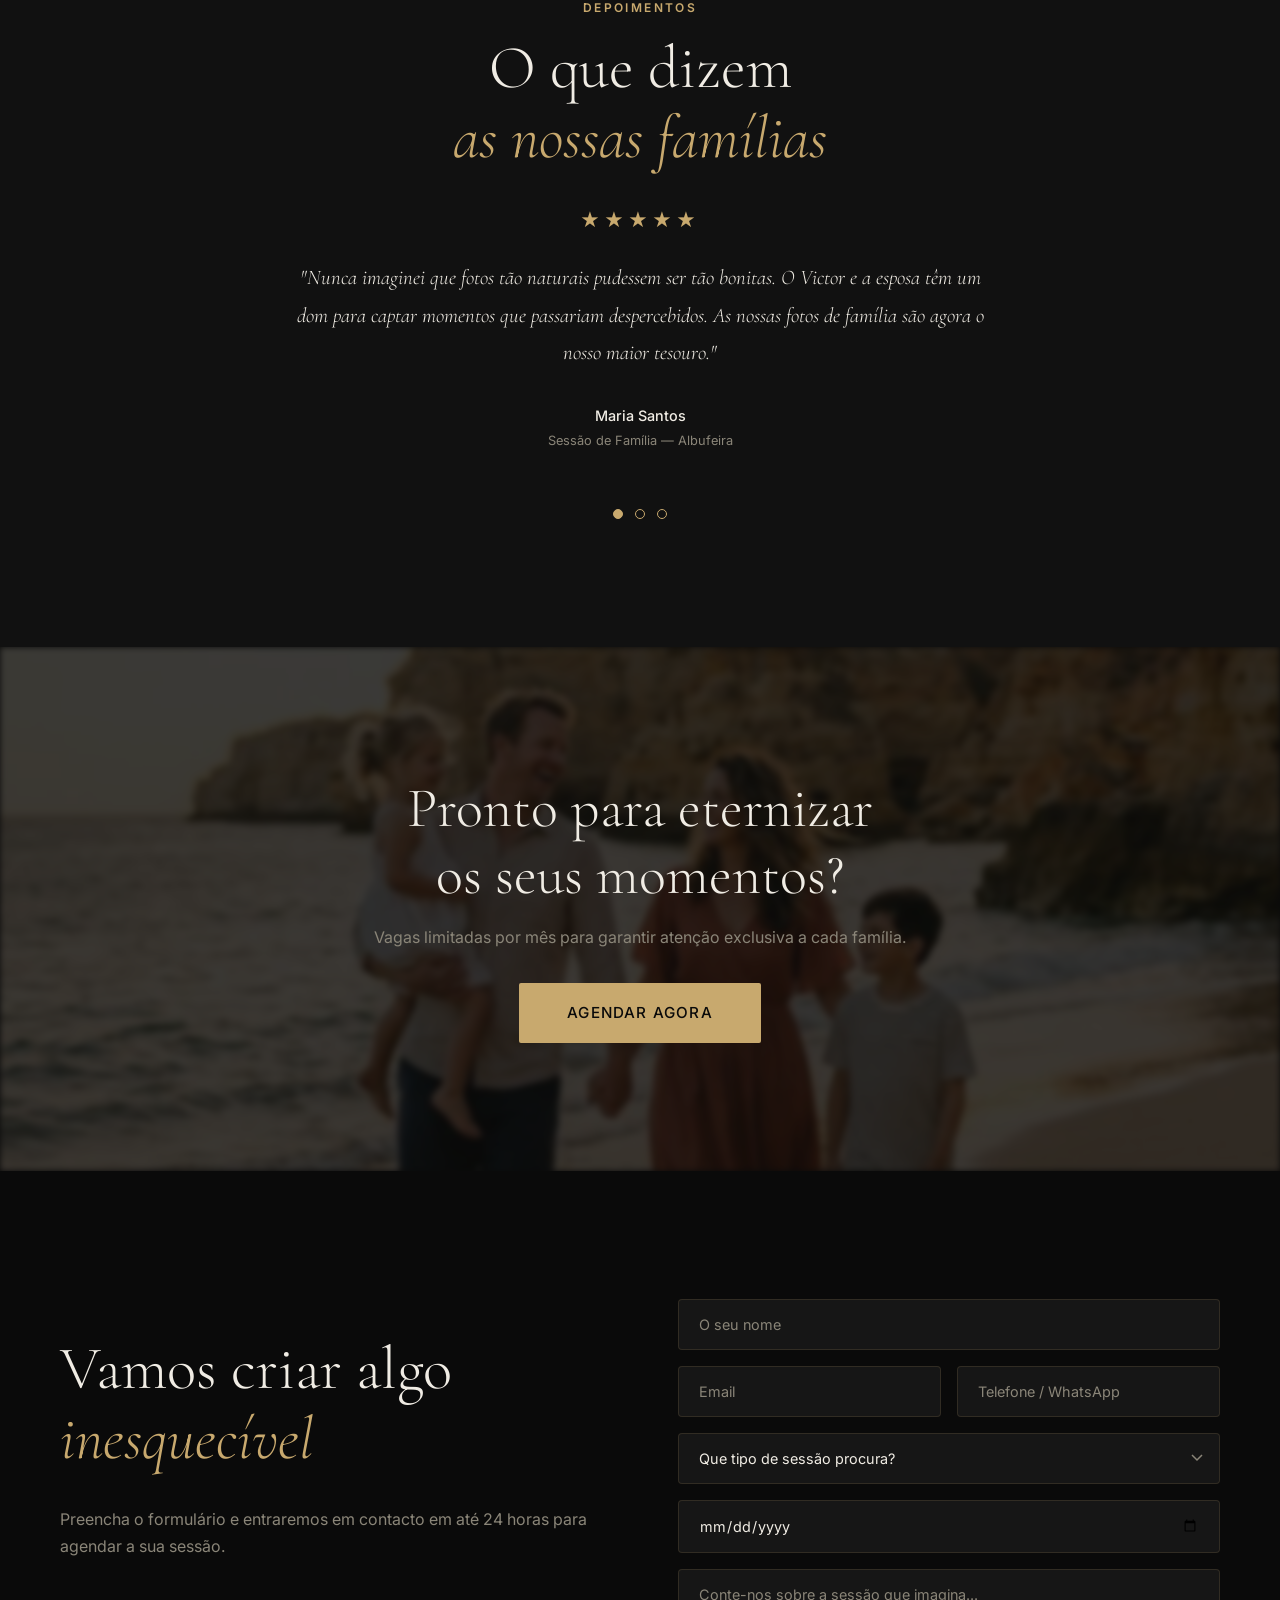
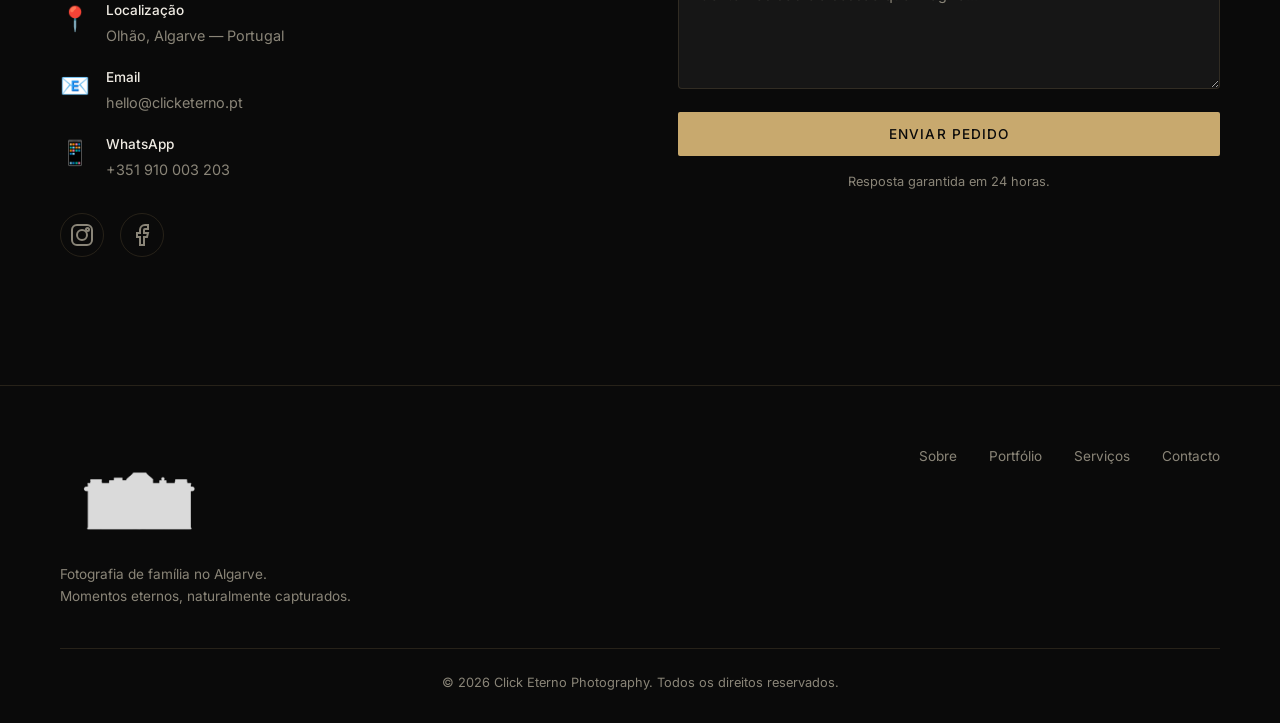
==== commit 147e6d96: "Add Gessica photographer section + real logo in footer" ====
--- a/index.html
+++ b/index.html
@@ -55,20 +55,15 @@
     <!-- About Section -->
     <section id="about" class="section about">
         <div class="container">
-            <div class="about-grid">
-                <div class="about-images">
-                    <div class="about-img-wrapper img-1">
-                        <img src="newborn.png" alt="Fotografia de recém-nascido" loading="lazy">
-                    </div>
-                    <div class="about-img-wrapper img-2">
-                        <img src="maternity.png" alt="Ensaio gestante" loading="lazy">
-                    </div>
+            <div class="photographer-grid">
+                <div class="photographer-img-wrapper">
+                    <img src="Gessica.jpeg" alt="Gessica Rosa — Fotógrafa Click Eterno" loading="lazy">
                 </div>
                 <div class="about-text">
-                    <p class="section-tag">Nossa História</p>
-                    <h2 class="section-title">Mais que fotos.<br><em>Memórias vivas.</em></h2>
-                    <p class="about-description">Somos Victor e sua esposa — um casal apaixonado por contar histórias através de imagens. Radicados no Algarve há 6 anos, encontramos nesta região o cenário perfeito: praias douradas, falésias dramáticas e uma luz que só existe aqui.</p>
-                    <p class="about-description">Cada sessão é uma experiência. Não posamos famílias — capturamos a vida como ela é: os risos, os abraços espontâneos, os olhares que dizem tudo. Porque os melhores momentos são os que acontecem naturalmente.</p>
+                    <p class="section-tag">A Fotógrafa</p>
+                    <h2 class="section-title">Olá, sou<br><em>Gessica Rosa</em></h2>
+                    <p class="about-description">Mãe de um casal e completamente apaixonada por registar os momentos mágicos e especiais em família. Sei o quanto estes instantes passam rápido — e é por isso que dedico o meu trabalho a eternizá-los com cuidado, sensibilidade e amor.</p>
+                    <p class="about-description">Radicada no Algarve, encontrei nesta região o cenário perfeito: praias douradas, falésias dramáticas e uma luz única que só existe aqui. Cada sessão é uma experiência — não posamos famílias, capturamos a vida como ela é.</p>
                     <div class="about-stats">
                         <div class="stat">
                             <span class="stat-number" data-target="200">0</span><span class="stat-suffix">+</span>
@@ -353,7 +348,7 @@
         <div class="container">
             <div class="footer-content">
                 <div class="footer-brand">
-                    <span class="logo-click">Click</span><span class="logo-eterno">Eterno</span>
+                    <img src="Logo.PNG" alt="Click Eterno Photography" class="footer-logo">
                     <p>Fotografia de família no Algarve.<br>Momentos eternos, naturalmente capturados.</p>
                 </div>
                 <div class="footer-links">
--- a/style.css
+++ b/style.css
@@ -419,6 +419,33 @@
     align-items: center;
 }
 
+.photographer-grid {
+    display: grid;
+    grid-template-columns: 1fr 1fr;
+    gap: clamp(40px, 6vw, 80px);
+    align-items: center;
+}
+
+.photographer-img-wrapper {
+    position: relative;
+    border-radius: 4px;
+    overflow: hidden;
+    box-shadow: 0 30px 80px rgba(0,0,0,0.5);
+    aspect-ratio: 3/4;
+}
+
+.photographer-img-wrapper img {
+    width: 100%;
+    height: 100%;
+    object-fit: cover;
+    object-position: top;
+    transition: transform 0.6s var(--ease);
+}
+
+.photographer-img-wrapper:hover img {
+    transform: scale(1.03);
+}
+
 .about-images {
     position: relative;
     height: 600px;
@@ -973,6 +1000,13 @@
     margin-bottom: 40px;
 }
 
+.footer-logo {
+    width: 160px;
+    height: auto;
+    filter: brightness(0) invert(1);
+    opacity: 0.85;
+}
+
 .footer-brand p {
     margin-top: 12px;
     font-size: 0.85rem;
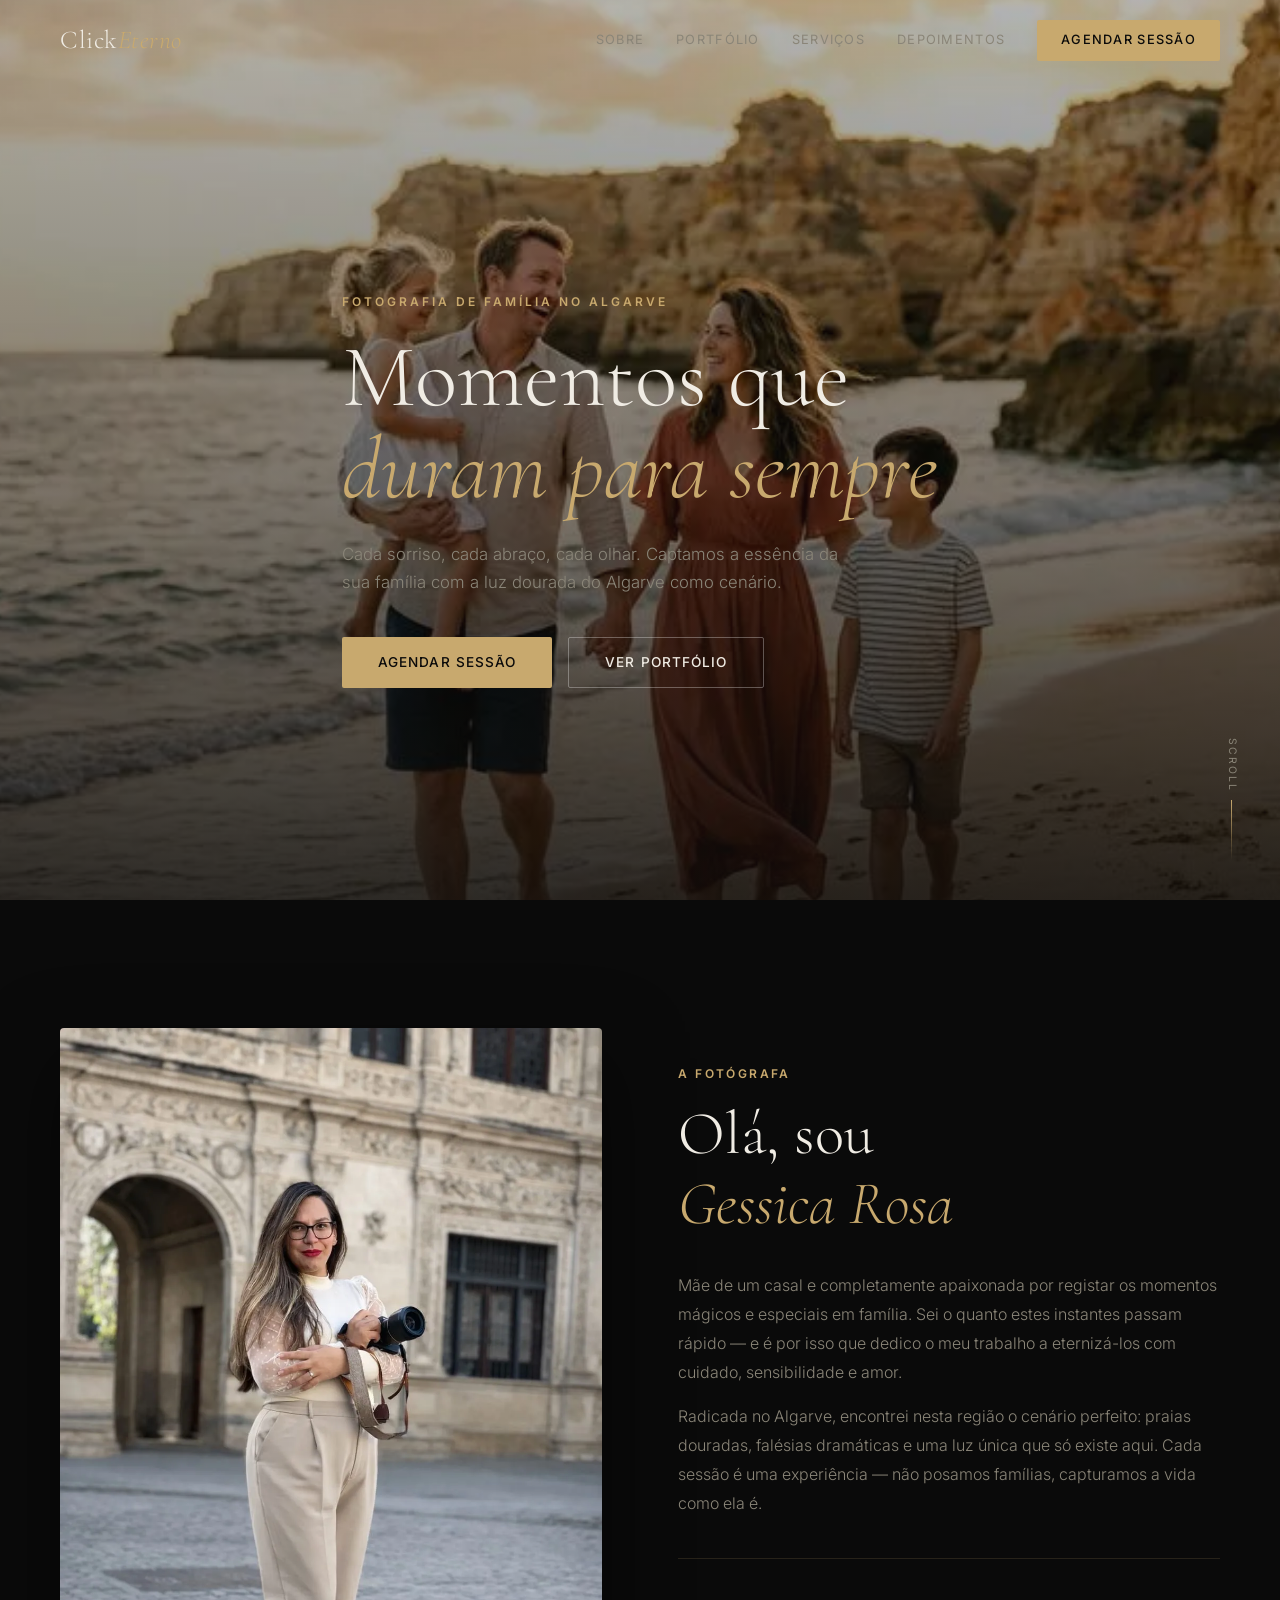
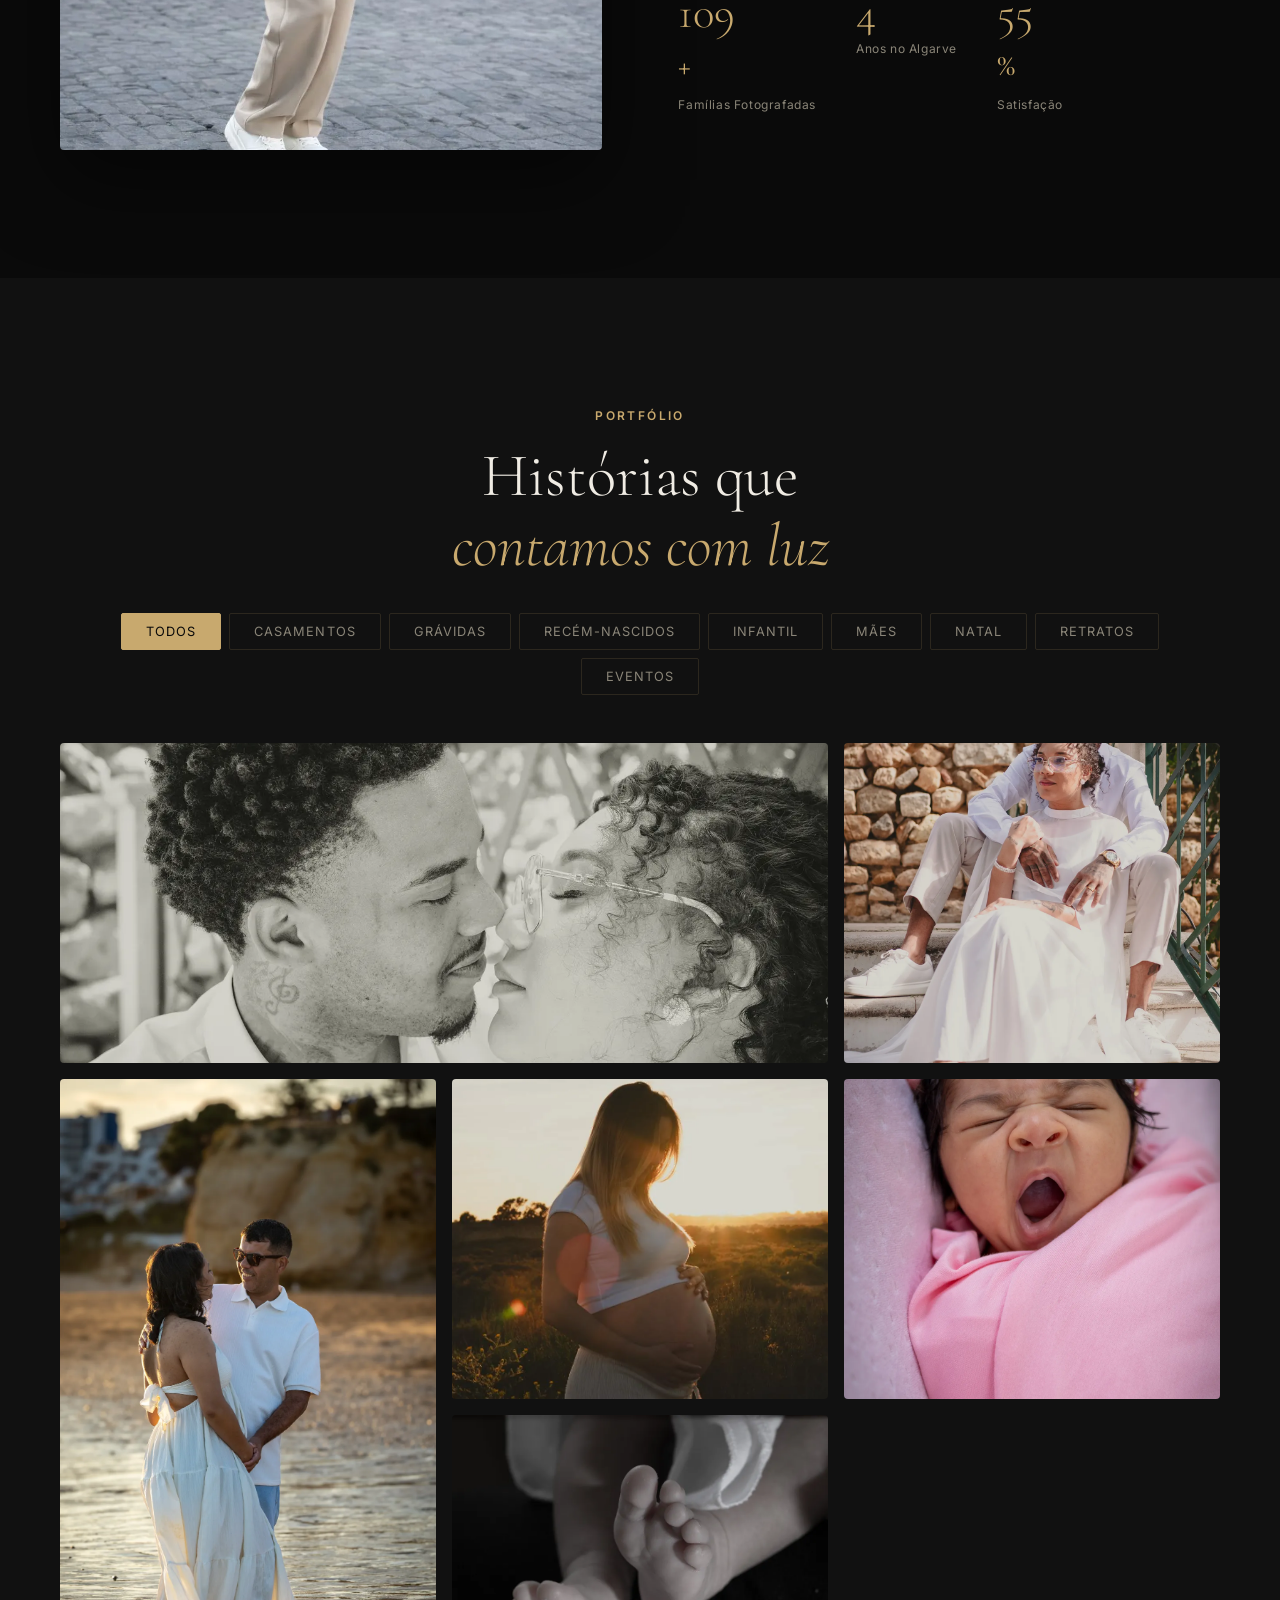
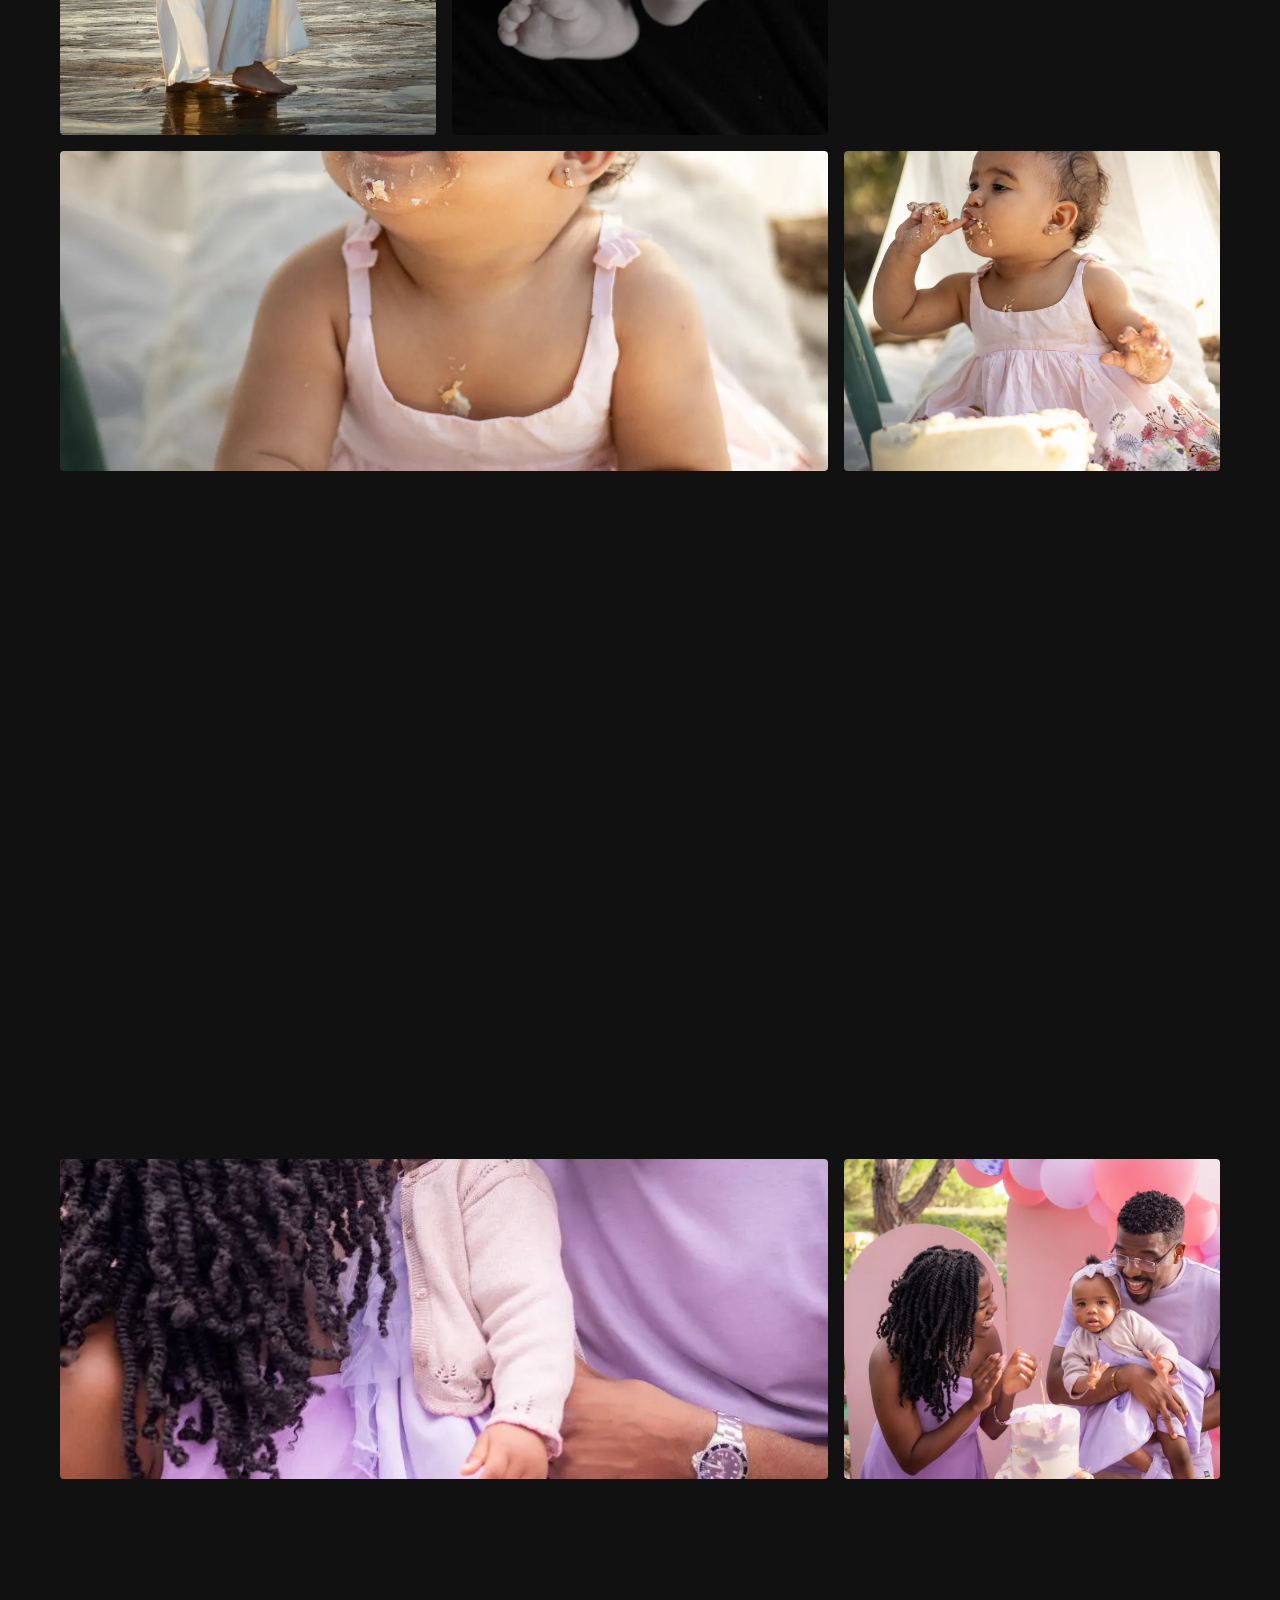
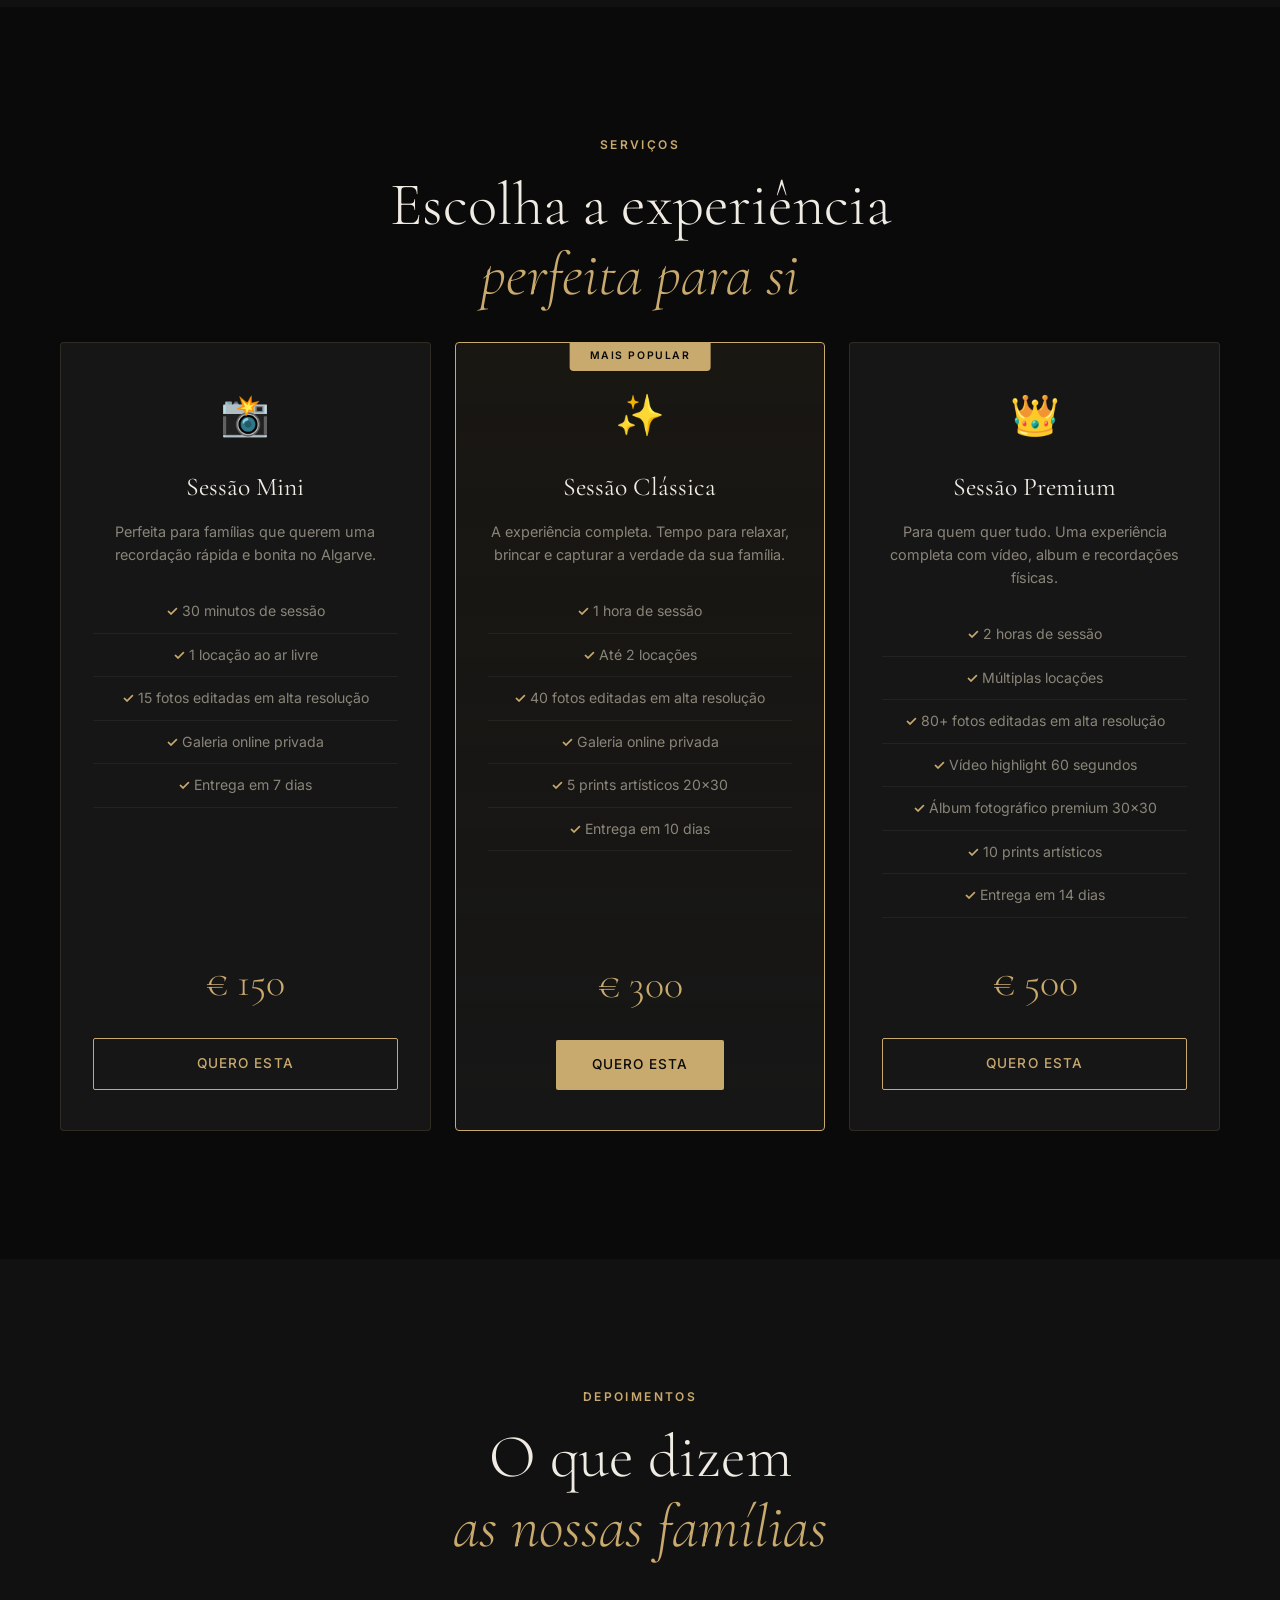
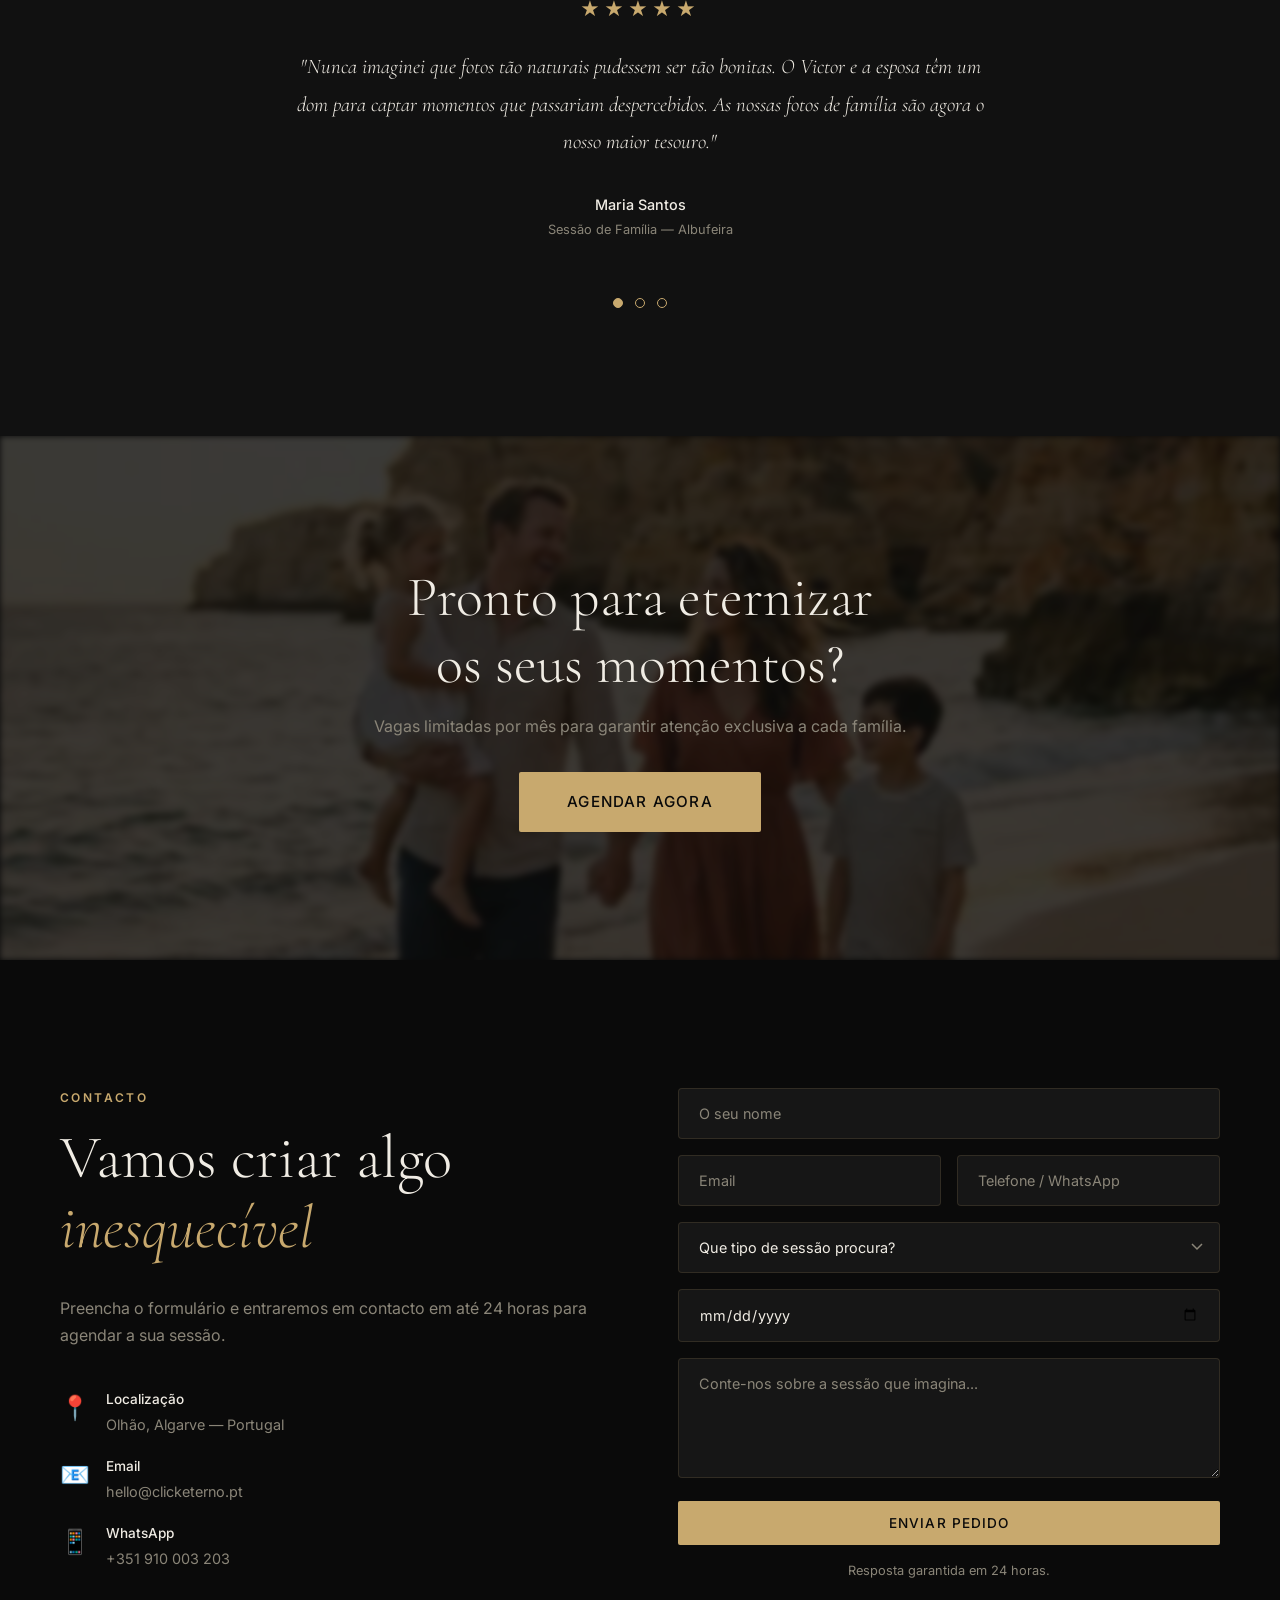
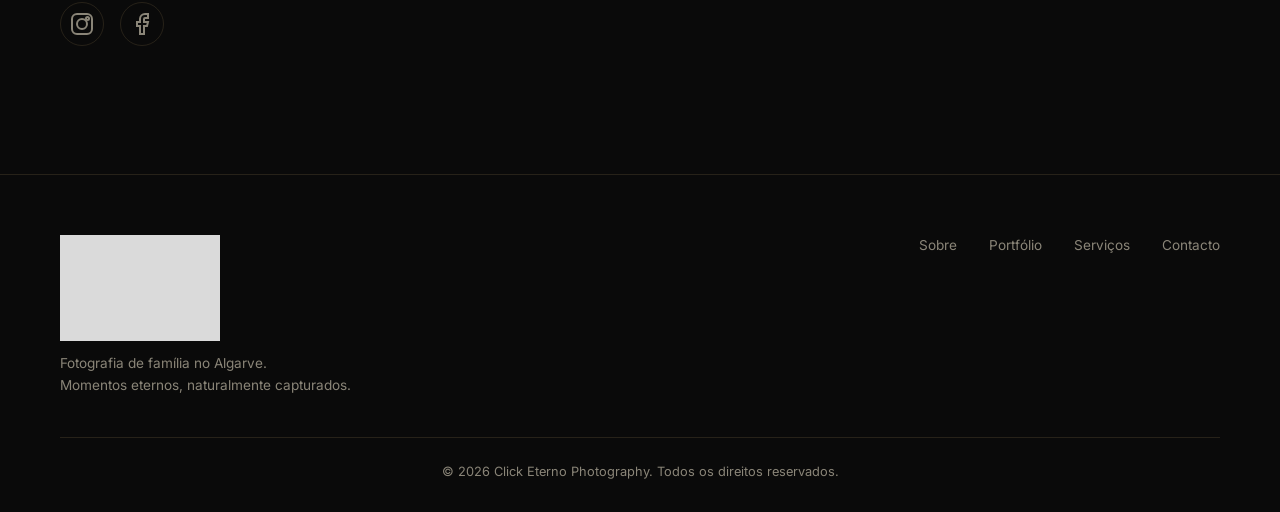
==== commit 2ac9a81f: "Fix mobile photographer section + add Eventos category" ====
--- a/index.html
+++ b/index.html
@@ -34,7 +34,7 @@
     <!-- Hero Section -->
     <section id="hero" class="hero">
         <div class="hero-bg">
-            <img src="family.png" alt="Sessão fotográfica de família na praia do Algarve" class="hero-img">
+            <img src="family.webp" alt="Sessão fotográfica de família na praia do Algarve" class="hero-img">
             <div class="hero-overlay"></div>
         </div>
         <div class="hero-content">
@@ -57,7 +57,7 @@
         <div class="container">
             <div class="photographer-grid">
                 <div class="photographer-img-wrapper">
-                    <img src="Gessica.jpeg" alt="Gessica Rosa — Fotógrafa Click Eterno" loading="lazy">
+                    <img src="gessica.webp" alt="Gessica Rosa — Fotógrafa Click Eterno" loading="lazy">
                 </div>
                 <div class="about-text">
                     <p class="section-tag">A Fotógrafa</p>
@@ -91,52 +91,121 @@
             
             <div class="portfolio-filters">
                 <button class="filter-btn active" data-filter="all">Todos</button>
-                <button class="filter-btn" data-filter="family">Família</button>
+                <button class="filter-btn" data-filter="casamento">Casamentos</button>
+                <button class="filter-btn" data-filter="gravidas">Grávidas</button>
                 <button class="filter-btn" data-filter="newborn">Recém-Nascidos</button>
-                <button class="filter-btn" data-filter="maternity">Gestante</button>
+                <button class="filter-btn" data-filter="infantis">Infantil</button>
+                <button class="filter-btn" data-filter="diadamae">Mães</button>
+                <button class="filter-btn" data-filter="natal">Natal</button>
+                <button class="filter-btn" data-filter="portrait">Retratos</button>
+                <button class="filter-btn" data-filter="aniversario">Eventos</button>
             </div>
 
             <div class="portfolio-grid" id="portfolioGrid">
-                <div class="portfolio-item large" data-category="family">
-                    <img src="family.png" alt="Sessão família na praia" loading="lazy">
-                    <div class="portfolio-overlay">
-                        <span class="portfolio-cat">Família</span>
-                        <h3>Família Silva — Praia da Marinha</h3>
-                    </div>
-                </div>
+                <!-- Casamento -->
+                <div class="portfolio-item large" data-category="casamento">
+                    <img src="portfolio/casamento/casamento-1.webp" alt="Sessão de Casamento" loading="lazy">
+                    <div class="portfolio-overlay">
+                        <span class="portfolio-cat">Casamento</span>
+                        <h3>Amor Eterno</h3>
+                    </div>
+                </div>
+                <div class="portfolio-item" data-category="casamento">
+                    <img src="portfolio/casamento/casamento-2.webp" alt="Sessão de Casamento" loading="lazy">
+                    <div class="portfolio-overlay">
+                        <span class="portfolio-cat">Casamento</span>
+                        <h3>O Grande Dia</h3>
+                    </div>
+                </div>
+                
+                <!-- Gravidas -->
+                <div class="portfolio-item tall" data-category="gravidas">
+                    <img src="portfolio/gravidas/gravidas-1.webp" alt="Ensaio Gestante" loading="lazy">
+                    <div class="portfolio-overlay">
+                        <span class="portfolio-cat">Gestante</span>
+                        <h3>Doce Espera</h3>
+                    </div>
+                </div>
+                <div class="portfolio-item" data-category="gravidas">
+                    <img src="portfolio/gravidas/gravidas-3.webp" alt="Ensaio Gestante" loading="lazy">
+                    <div class="portfolio-overlay">
+                        <span class="portfolio-cat">Gestante</span>
+                        <h3>Maternidade</h3>
+                    </div>
+                </div>
+
+                <!-- Newborn -->
                 <div class="portfolio-item" data-category="newborn">
-                    <img src="newborn.png" alt="Ensaio recém-nascido" loading="lazy">
+                    <img src="portfolio/newborn/newborn-1.webp" alt="Ensaio Recém-nascido" loading="lazy">
                     <div class="portfolio-overlay">
                         <span class="portfolio-cat">Recém-Nascido</span>
-                        <h3>Baby Mateus — 7 dias</h3>
-                    </div>
-                </div>
-                <div class="portfolio-item" data-category="maternity">
-                    <img src="maternity.png" alt="Ensaio gestante" loading="lazy">
-                    <div class="portfolio-overlay">
-                        <span class="portfolio-cat">Gestante</span>
-                        <h3>Ana — 34 semanas</h3>
-                    </div>
-                </div>
-                <div class="portfolio-item" data-category="family">
-                    <img src="maternity.png" alt="Sessão família externa" loading="lazy">
-                    <div class="portfolio-overlay">
-                        <span class="portfolio-cat">Família</span>
-                        <h3>Família Costa — Olhão</h3>
-                    </div>
-                </div>
-                <div class="portfolio-item tall" data-category="newborn">
-                    <img src="newborn.png" alt="Ensaio newborn lifestyle" loading="lazy">
+                        <h3>Primeiros Dias</h3>
+                    </div>
+                </div>
+                <div class="portfolio-item" data-category="newborn">
+                    <img src="portfolio/newborn/newborn-3.webp" alt="Ensaio Recém-nascido" loading="lazy">
                     <div class="portfolio-overlay">
                         <span class="portfolio-cat">Recém-Nascido</span>
-                        <h3>Baby Sofia — 12 dias</h3>
-                    </div>
-                </div>
-                <div class="portfolio-item" data-category="family">
-                    <img src="family.png" alt="Sessão de família ao pôr do sol" loading="lazy">
-                    <div class="portfolio-overlay">
-                        <span class="portfolio-cat">Família</span>
-                        <h3>Família Rodrigues — Albufeira</h3>
+                        <h3>Pura Ternura</h3>
+                    </div>
+                </div>
+
+                <!-- Infantis -->
+                <div class="portfolio-item large" data-category="infantis">
+                    <img src="portfolio/infantis/infantis-1.webp" alt="Ensaio Infantil" loading="lazy">
+                    <div class="portfolio-overlay">
+                        <span class="portfolio-cat">Infantil</span>
+                        <h3>Sorrisos</h3>
+                    </div>
+                </div>
+                <div class="portfolio-item" data-category="infantis">
+                    <img src="portfolio/infantis/infantis-2.webp" alt="Ensaio Infantil" loading="lazy">
+                    <div class="portfolio-overlay">
+                        <span class="portfolio-cat">Infantil</span>
+                        <h3>Brincadeiras</h3>
+                    </div>
+                </div>
+
+                <!-- Dia da Mae -->
+                <div class="portfolio-item" data-category="diadamae">
+                    <img src="portfolio/diadamae/diadamae-1.webp" alt="Dia da Mãe" loading="lazy">
+                    <div class="portfolio-overlay">
+                        <span class="portfolio-cat">Mães</span>
+                        <h3>Amor de Mãe</h3>
+                    </div>
+                </div>
+                
+                <!-- Natal -->
+                <div class="portfolio-item tall" data-category="natal">
+                    <img src="portfolio/natal/natal-1.webp" alt="Ensaio de Natal" loading="lazy">
+                    <div class="portfolio-overlay">
+                        <span class="portfolio-cat">Natal</span>
+                        <h3>Magia do Natal</h3>
+                    </div>
+                </div>
+                
+                <!-- Portrait -->
+                <div class="portfolio-item" data-category="portrait">
+                    <img src="portfolio/portrait/portrait-2.webp" alt="Retrato" loading="lazy">
+                    <div class="portfolio-overlay">
+                        <span class="portfolio-cat">Retratos</span>
+                        <h3>Essência</h3>
+                    </div>
+                </div>
+
+                <!-- Aniversário / Eventos -->
+                <div class="portfolio-item large" data-category="aniversario">
+                    <img src="portfolio/aniversario-festa-e-eventos/aniversario-festa-e-eventos-1.webp" alt="Festa de aniversário no Algarve" loading="lazy">
+                    <div class="portfolio-overlay">
+                        <span class="portfolio-cat">Eventos</span>
+                        <h3>Momentos Especiais</h3>
+                    </div>
+                </div>
+                <div class="portfolio-item" data-category="aniversario">
+                    <img src="portfolio/aniversario-festa-e-eventos/aniversario-festa-e-eventos-2.webp" alt="Aniversário em família" loading="lazy">
+                    <div class="portfolio-overlay">
+                        <span class="portfolio-cat">Eventos</span>
+                        <h3>Celebração</h3>
                     </div>
                 </div>
             </div>
@@ -254,7 +323,7 @@
     <!-- CTA Section -->
     <section class="section cta-section">
         <div class="cta-bg">
-            <img src="family.png" alt="" loading="lazy">
+            <img src="family.webp" alt="" loading="lazy">
             <div class="cta-overlay"></div>
         </div>
         <div class="container cta-content">
@@ -348,7 +417,7 @@
         <div class="container">
             <div class="footer-content">
                 <div class="footer-brand">
-                    <img src="Logo.PNG" alt="Click Eterno Photography" class="footer-logo">
+                    <img src="logo.webp" alt="Click Eterno Photography" class="footer-logo">
                     <p>Fotografia de família no Algarve.<br>Momentos eternos, naturalmente capturados.</p>
                 </div>
                 <div class="footer-links">
--- a/style.css
+++ b/style.css
@@ -1055,9 +1055,17 @@
 /* ======== RESPONSIVE ======== */
 @media (max-width: 968px) {
     .about-grid,
+    .photographer-grid,
     .contact-grid {
         grid-template-columns: 1fr;
         gap: 40px;
+    }
+
+    .photographer-img-wrapper {
+        max-width: 360px;
+        margin: 0 auto;
+        aspect-ratio: 4/5;
+        border-radius: 8px;
     }
 
     .about-images {
@@ -1133,6 +1141,12 @@
         font-size: clamp(2.4rem, 8vw, 3.5rem);
     }
 
+    .photographer-img-wrapper {
+        max-width: 300px;
+        aspect-ratio: 3/4;
+        border-radius: 6px;
+    }
+
     .about-images {
         height: 350px;
     }
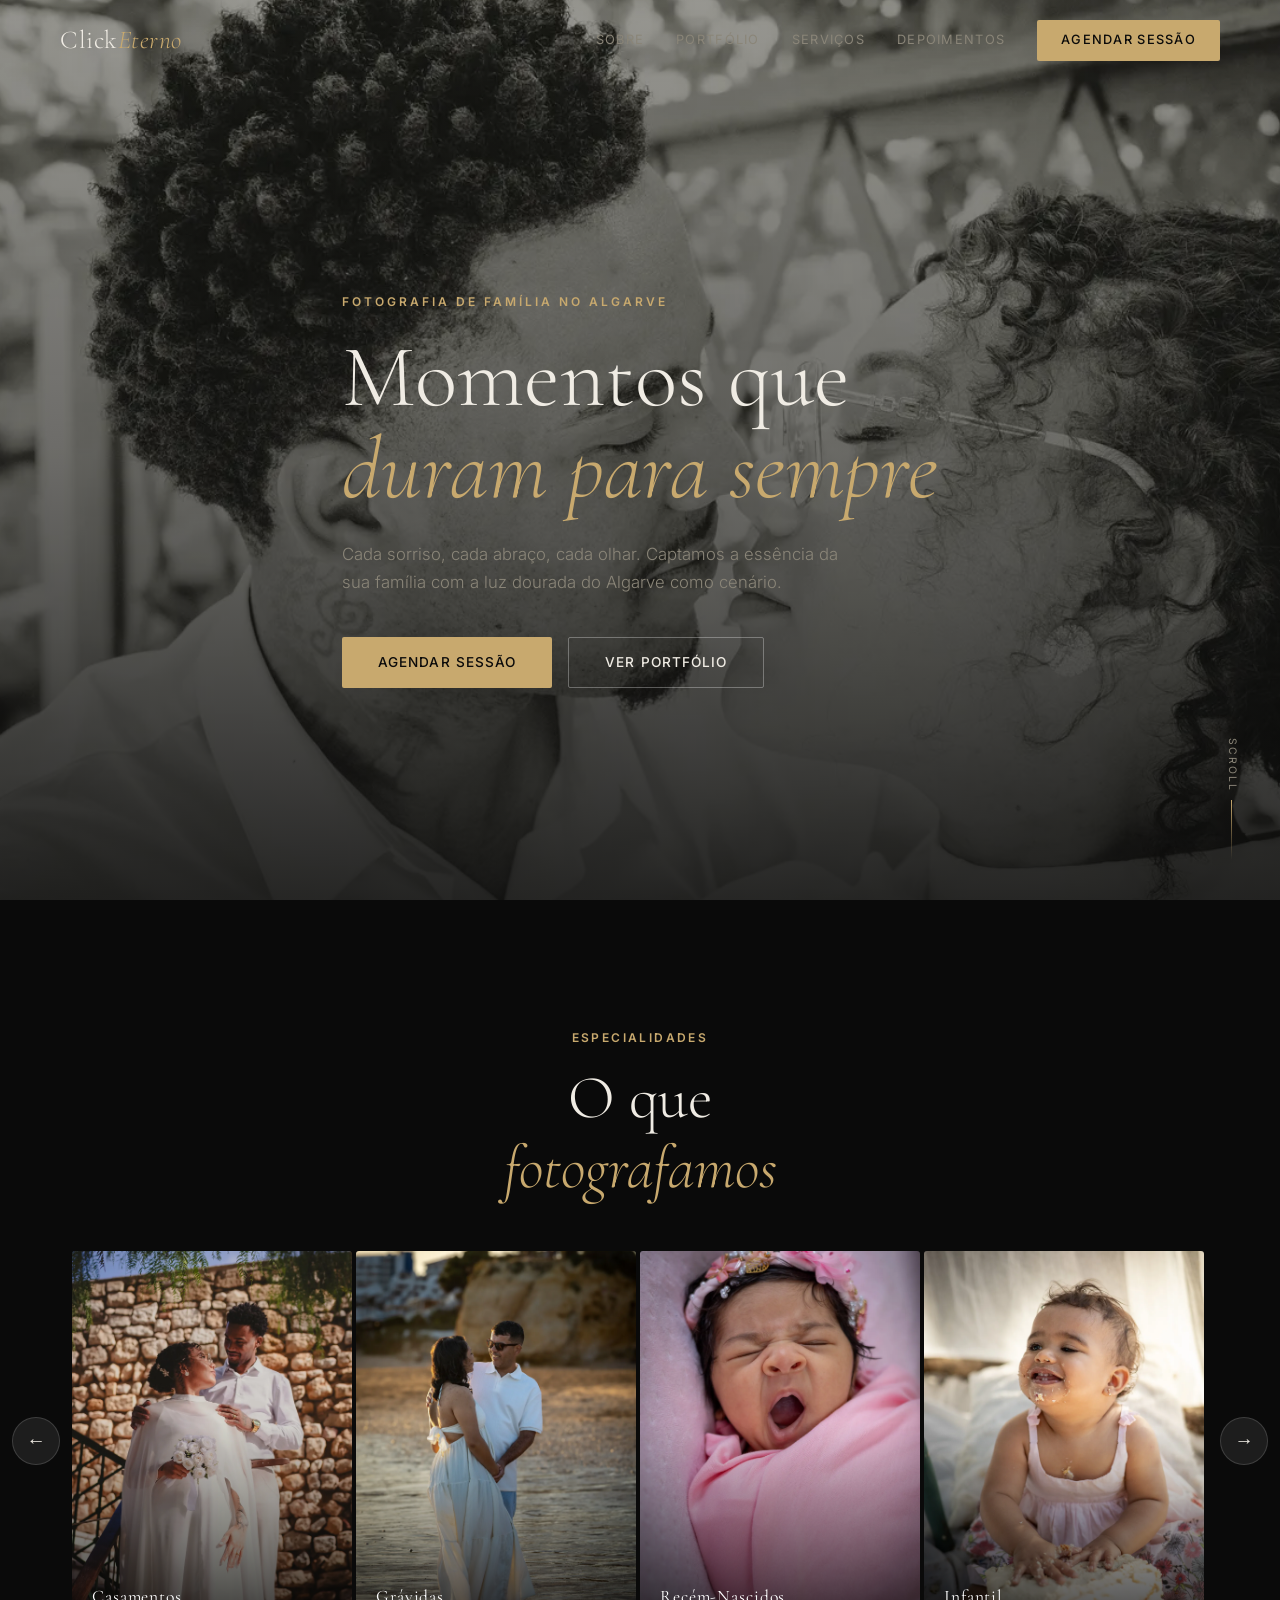
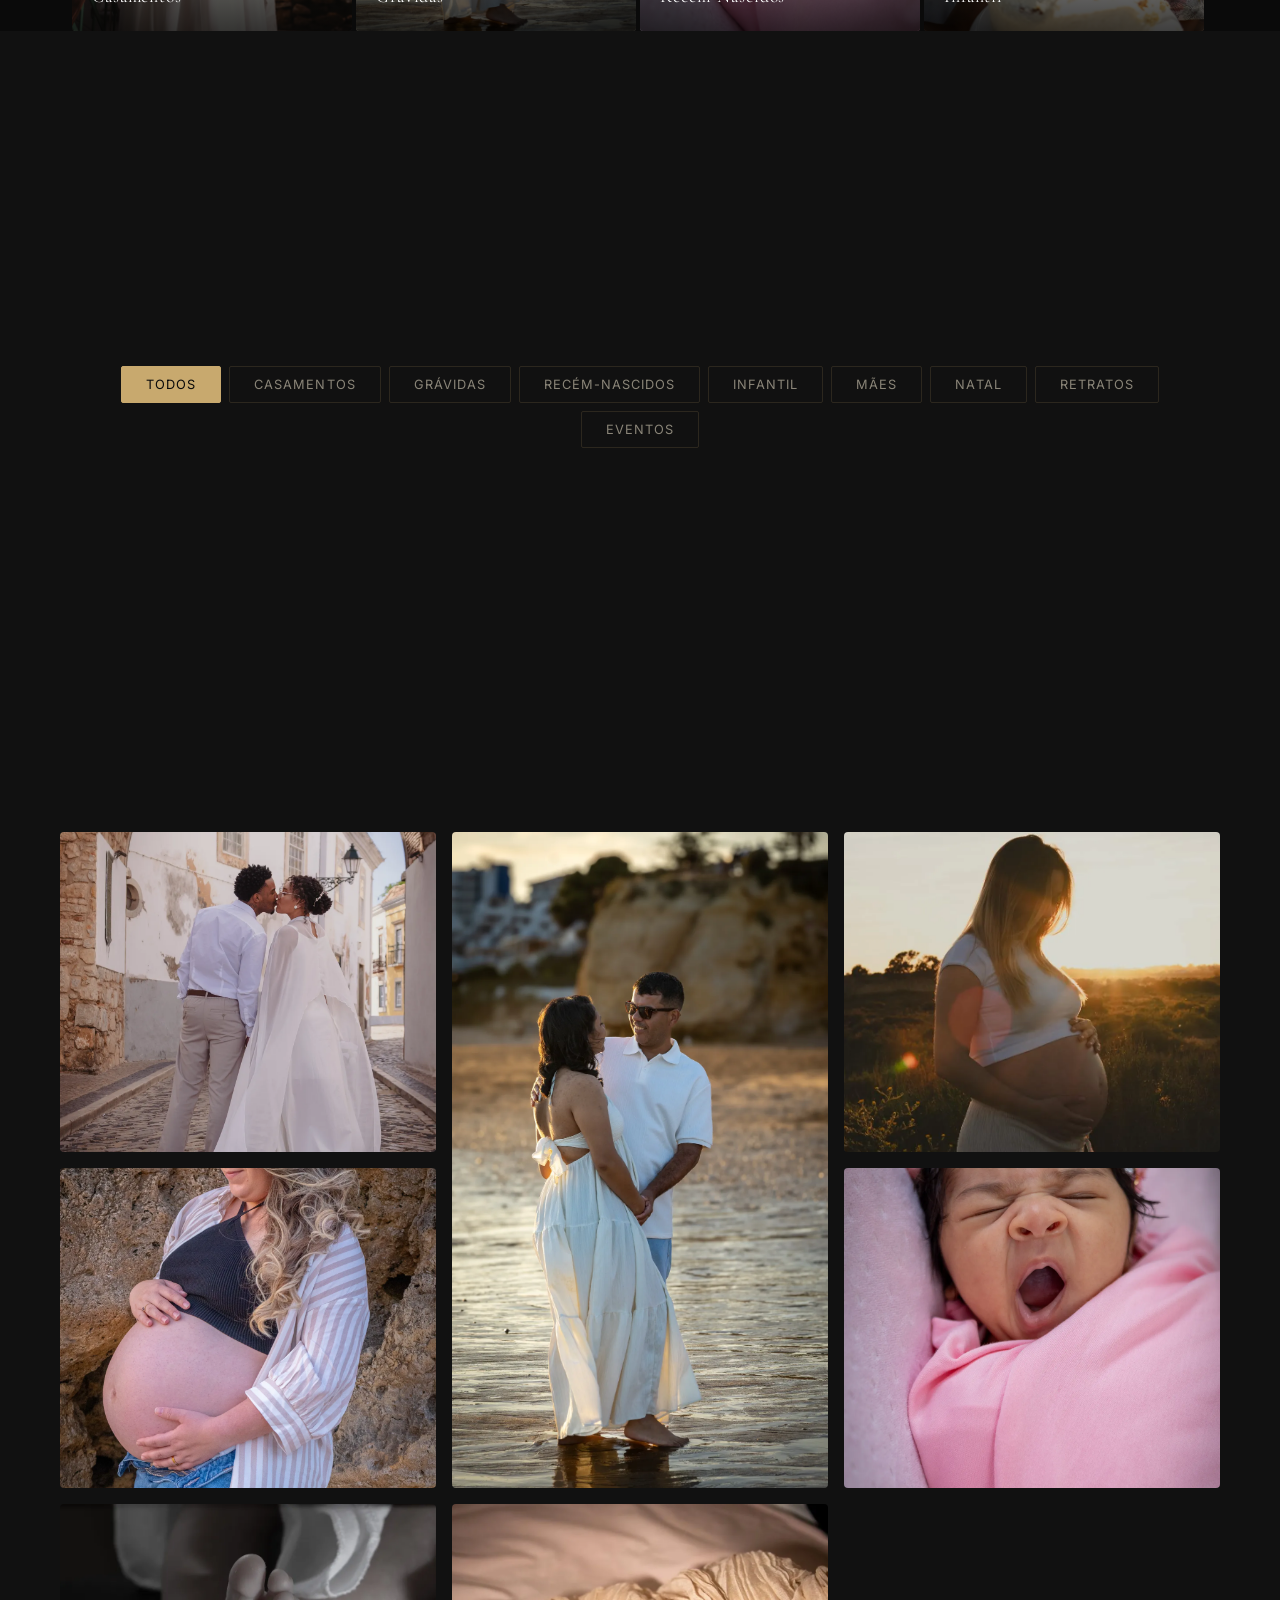
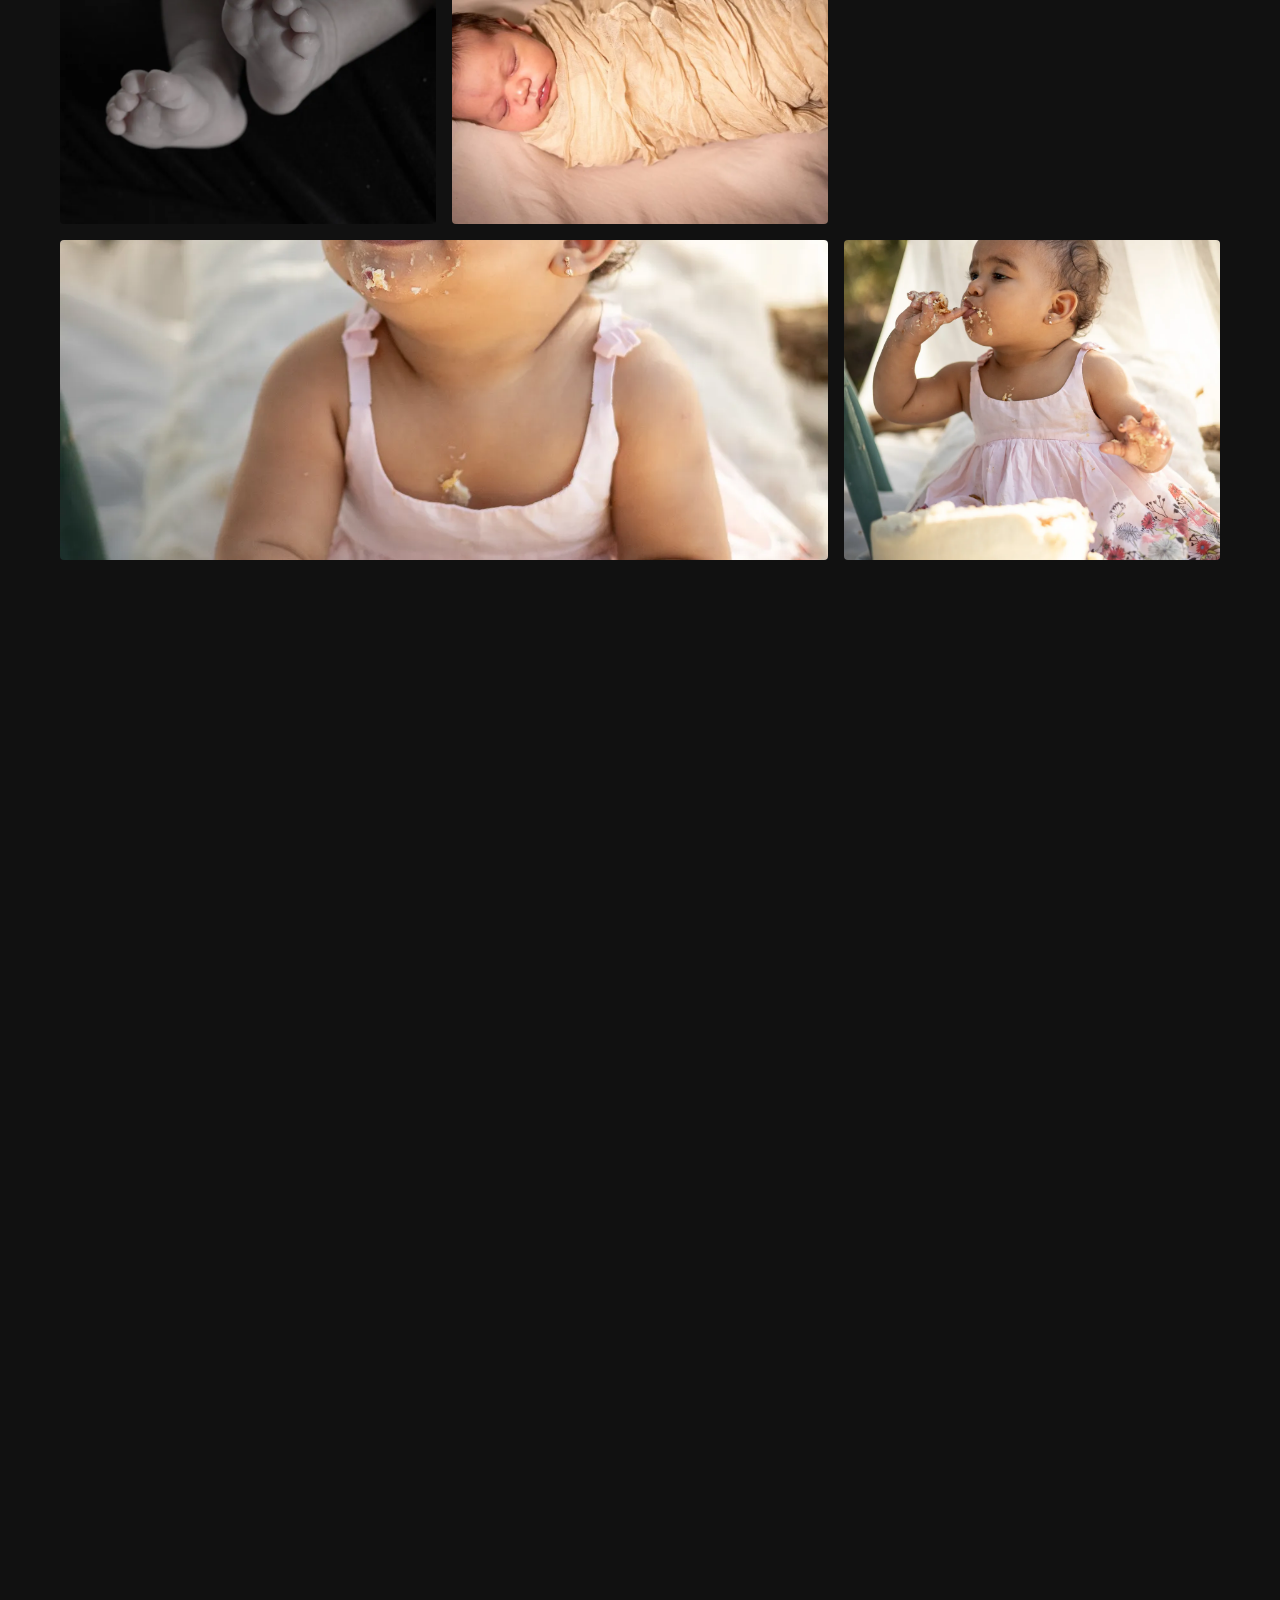
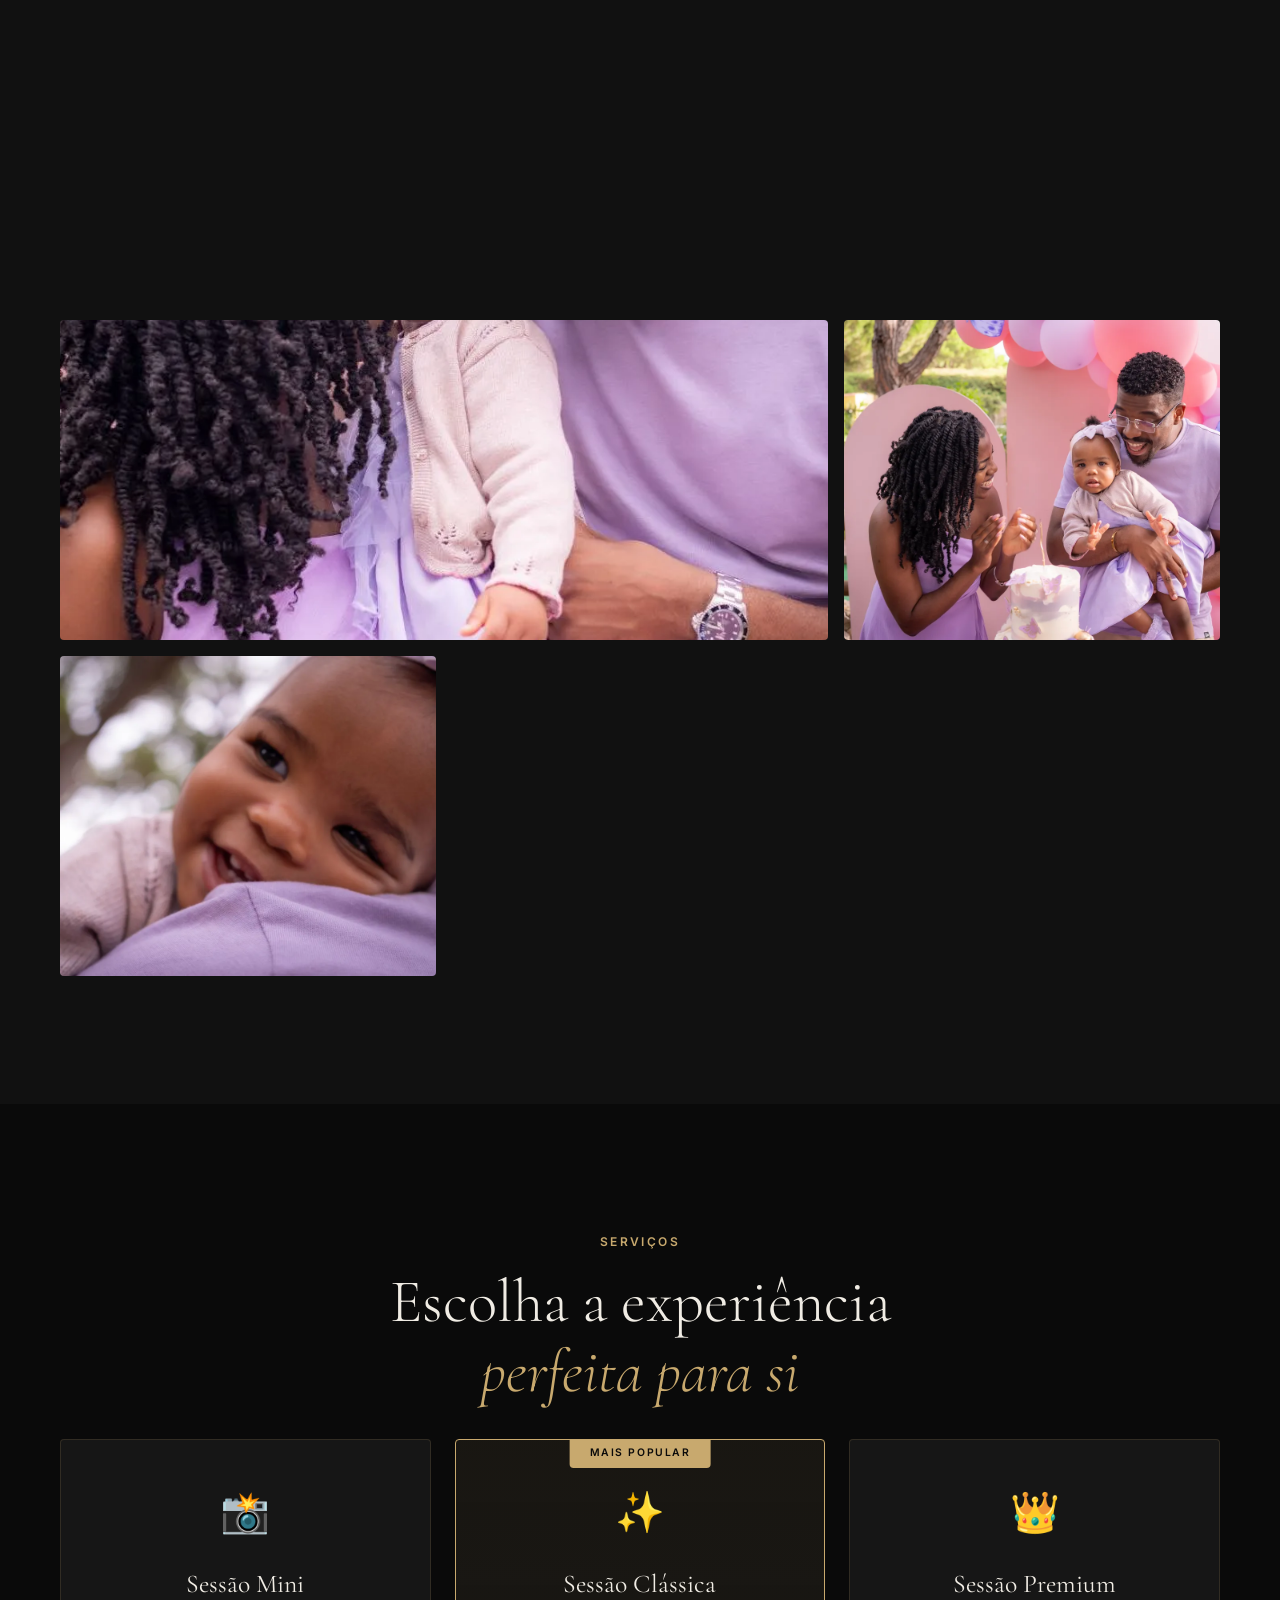
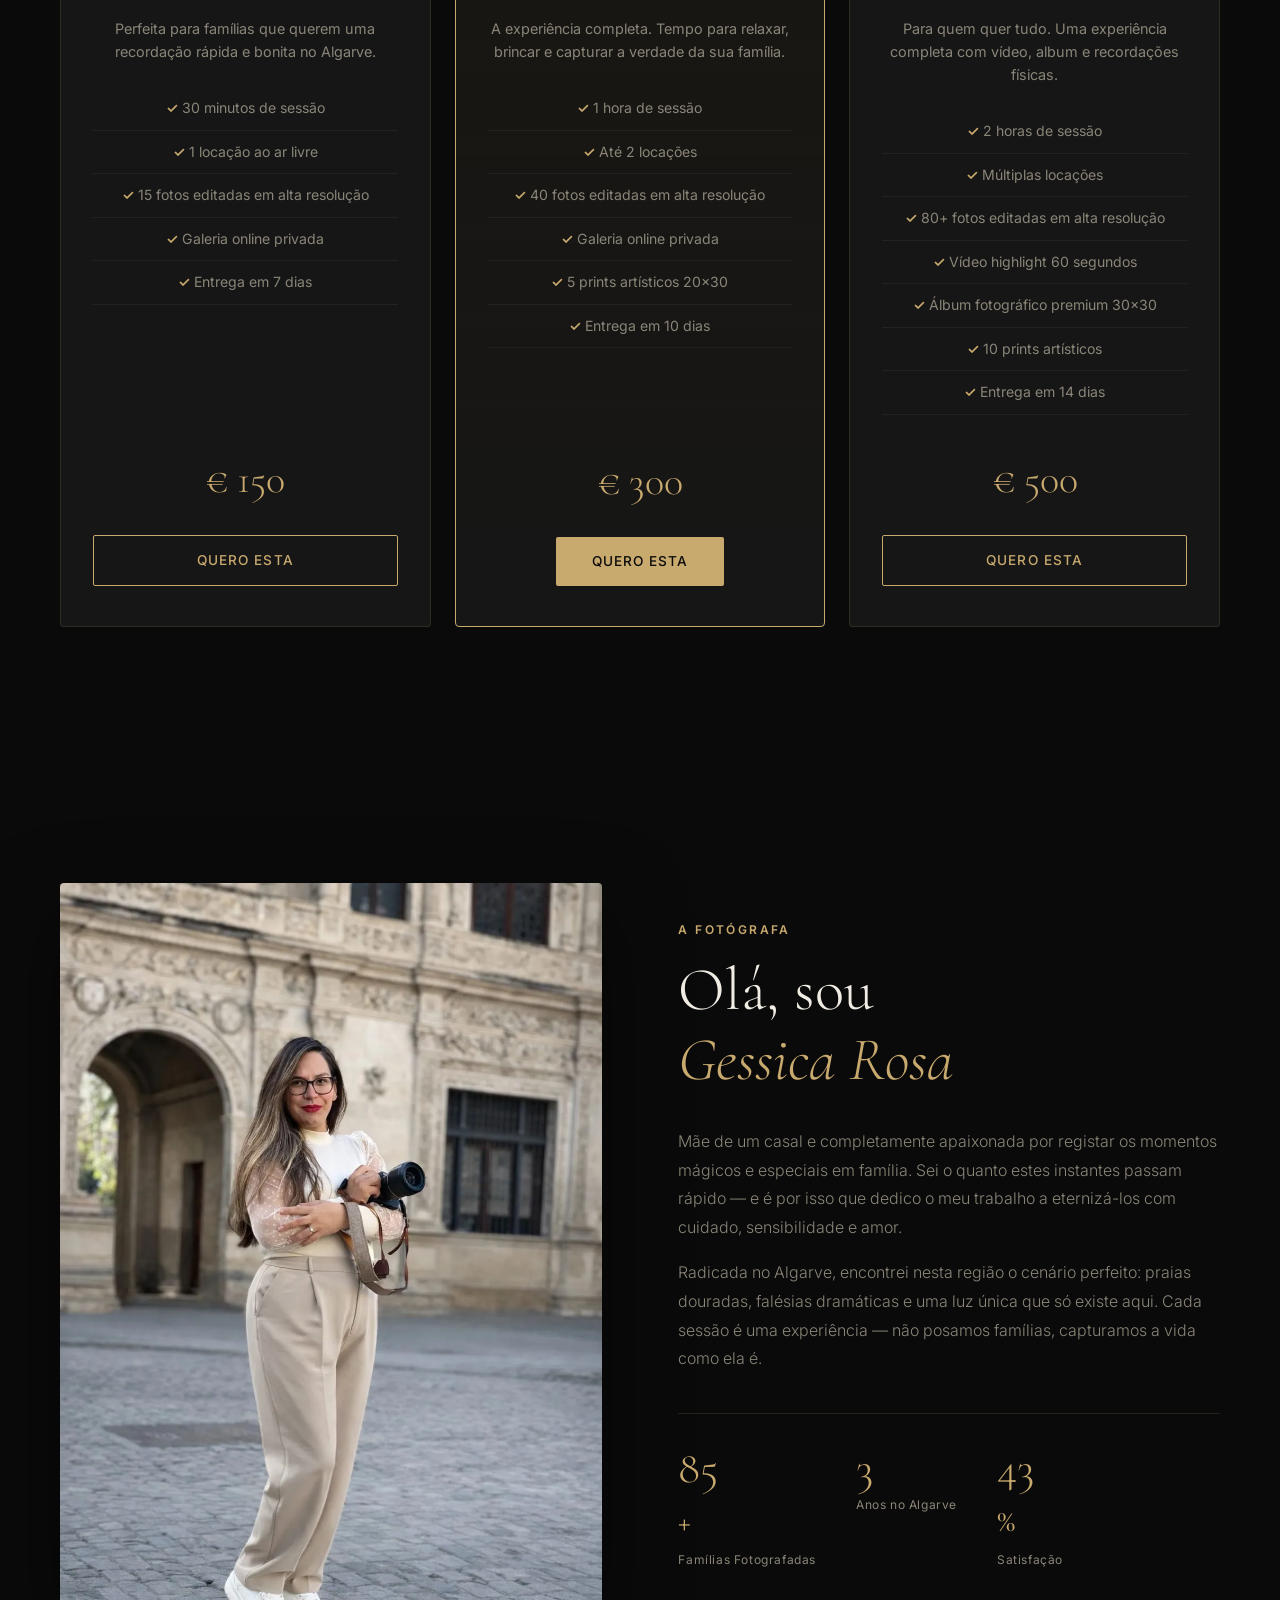
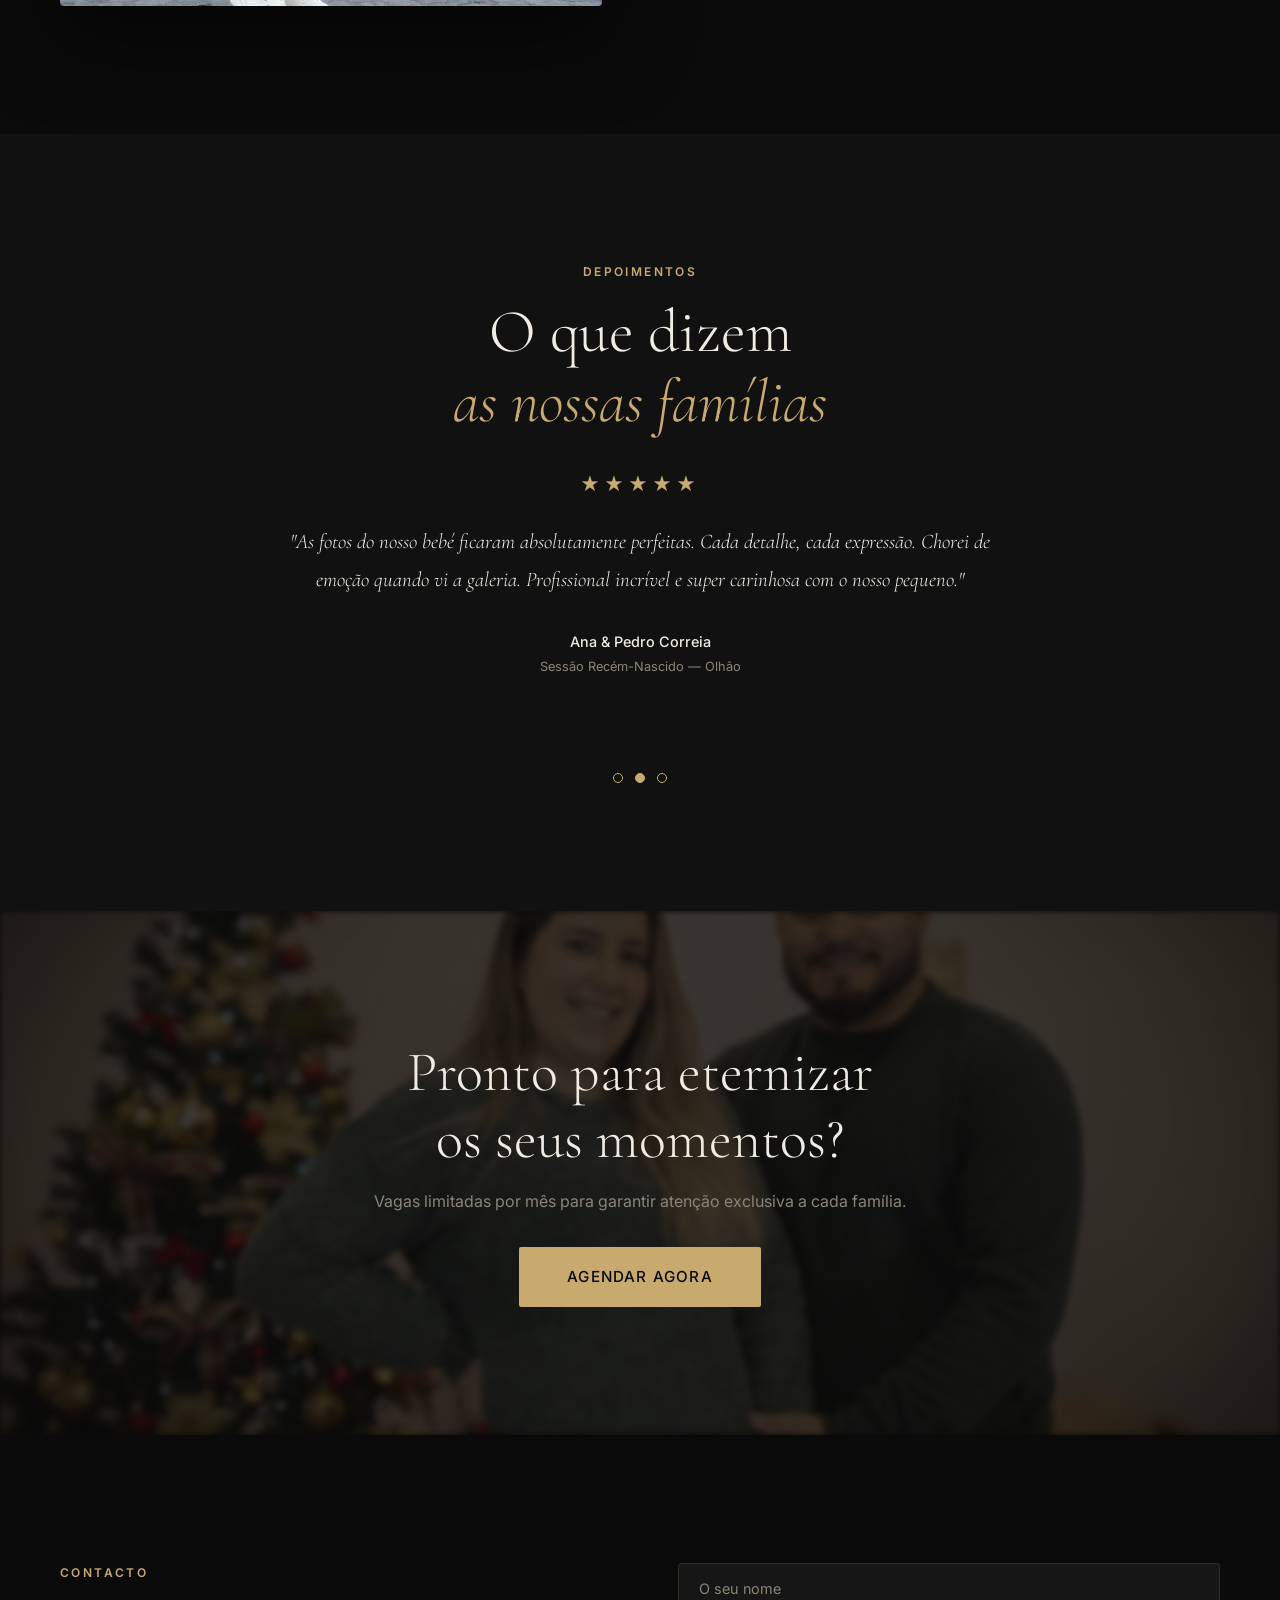
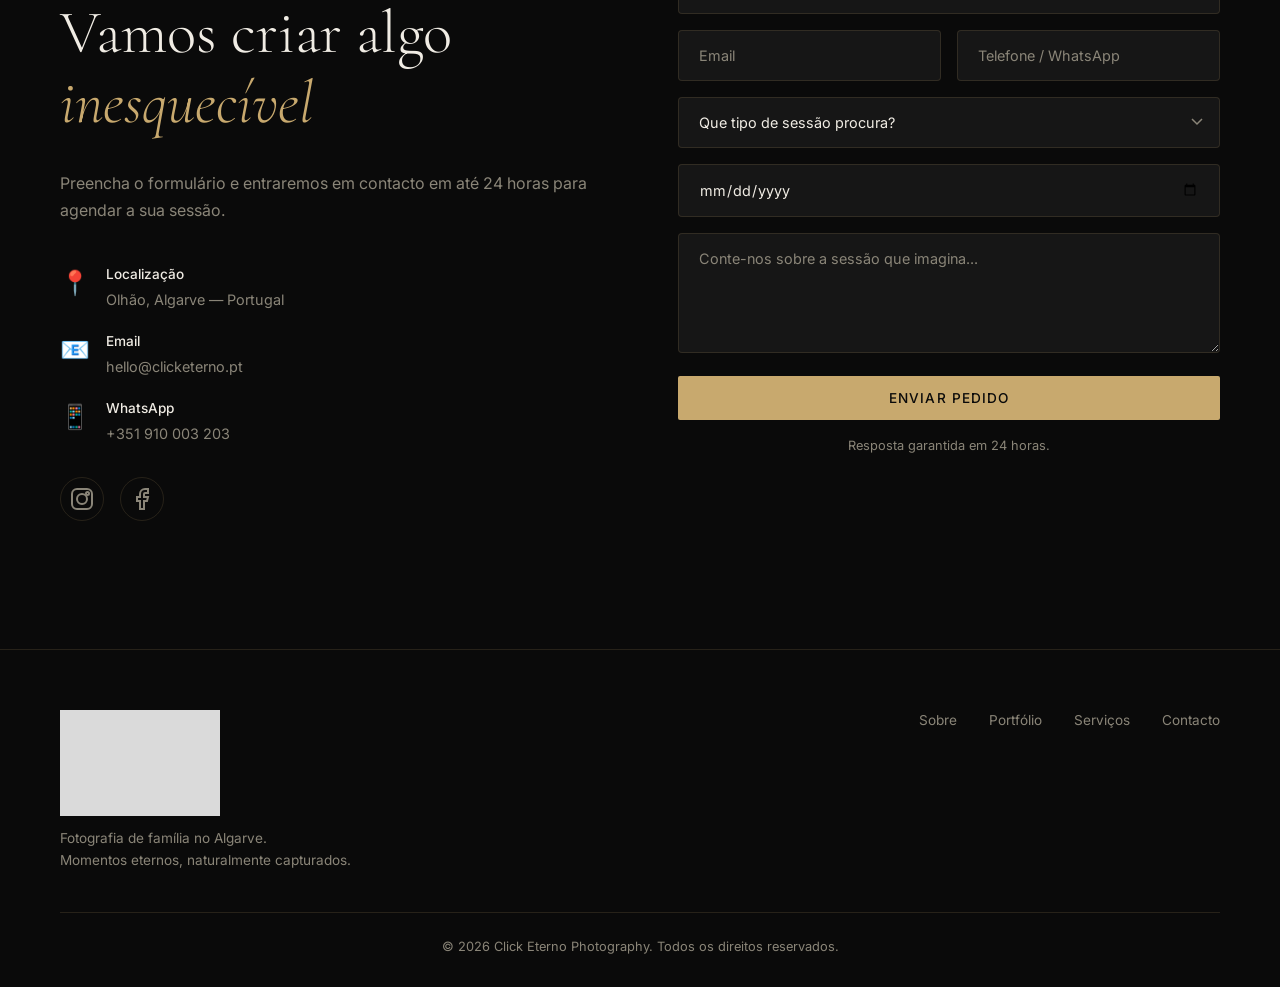
==== commit c2b3c693: "Full redesign: carousel, lightbox, real photos, Gessica moved, SEO alts, gitignore" ====
--- a/index.html
+++ b/index.html
@@ -34,7 +34,7 @@
     <!-- Hero Section -->
     <section id="hero" class="hero">
         <div class="hero-bg">
-            <img src="family.webp" alt="Sessão fotográfica de família na praia do Algarve" class="hero-img">
+            <img src="portfolio/casamento/casamento-1.webp" alt="Fotografia de casamento profissional no Algarve — Click Eterno Photography" class="hero-img">
             <div class="hero-overlay"></div>
         </div>
         <div class="hero-content">
@@ -52,34 +52,49 @@
         </div>
     </section>
 
-    <!-- About Section -->
-    <section id="about" class="section about">
-        <div class="container">
-            <div class="photographer-grid">
-                <div class="photographer-img-wrapper">
-                    <img src="gessica.webp" alt="Gessica Rosa — Fotógrafa Click Eterno" loading="lazy">
-                </div>
-                <div class="about-text">
-                    <p class="section-tag">A Fotógrafa</p>
-                    <h2 class="section-title">Olá, sou<br><em>Gessica Rosa</em></h2>
-                    <p class="about-description">Mãe de um casal e completamente apaixonada por registar os momentos mágicos e especiais em família. Sei o quanto estes instantes passam rápido — e é por isso que dedico o meu trabalho a eternizá-los com cuidado, sensibilidade e amor.</p>
-                    <p class="about-description">Radicada no Algarve, encontrei nesta região o cenário perfeito: praias douradas, falésias dramáticas e uma luz única que só existe aqui. Cada sessão é uma experiência — não posamos famílias, capturamos a vida como ela é.</p>
-                    <div class="about-stats">
-                        <div class="stat">
-                            <span class="stat-number" data-target="200">0</span><span class="stat-suffix">+</span>
-                            <span class="stat-label">Famílias Fotografadas</span>
-                        </div>
-                        <div class="stat">
-                            <span class="stat-number" data-target="6">0</span>
-                            <span class="stat-label">Anos no Algarve</span>
-                        </div>
-                        <div class="stat">
-                            <span class="stat-number" data-target="100">0</span><span class="stat-suffix">%</span>
-                            <span class="stat-label">Satisfação</span>
-                        </div>
-                    </div>
-                </div>
-            </div>
+    <!-- Categories Carousel -->
+    <section class="section categories-section">
+        <div class="container">
+            <p class="section-tag center">Especialidades</p>
+            <h2 class="section-title center">O que<br><em>fotografamos</em></h2>
+        </div>
+        <div class="carousel-wrapper">
+            <button class="carousel-arrow carousel-prev" id="carouselPrev" aria-label="Anterior">&#8592;</button>
+            <div class="carousel-track" id="carouselTrack">
+                <div class="carousel-item" data-goto="casamento">
+                    <img src="portfolio/casamento/casamento-3.webp" alt="Fotografia de casamento no Algarve" loading="lazy">
+                    <div class="carousel-label">Casamentos</div>
+                </div>
+                <div class="carousel-item" data-goto="gravidas">
+                    <img src="portfolio/gravidas/gravidas-1.webp" alt="Ensaio fotográfico de gestante no Algarve" loading="lazy">
+                    <div class="carousel-label">Grávidas</div>
+                </div>
+                <div class="carousel-item" data-goto="newborn">
+                    <img src="portfolio/newborn/newborn-1.webp" alt="Ensaio fotográfico de recém-nascido em Olhão" loading="lazy">
+                    <div class="carousel-label">Recém-Nascidos</div>
+                </div>
+                <div class="carousel-item" data-goto="infantis">
+                    <img src="portfolio/infantis/infantis-1.webp" alt="Sessão fotográfica infantil no Algarve" loading="lazy">
+                    <div class="carousel-label">Infantil</div>
+                </div>
+                <div class="carousel-item" data-goto="diadamae">
+                    <img src="portfolio/diadamae/diadamae-1.webp" alt="Ensaio fotográfico Dia da Mãe no Algarve" loading="lazy">
+                    <div class="carousel-label">Dia da Mãe</div>
+                </div>
+                <div class="carousel-item" data-goto="natal">
+                    <img src="portfolio/natal/natal-2.webp" alt="Ensaio fotográfico de Natal em família no Algarve" loading="lazy">
+                    <div class="carousel-label">Natal</div>
+                </div>
+                <div class="carousel-item" data-goto="portrait">
+                    <img src="portfolio/portrait/portrait-3.webp" alt="Sessão de retratos artísticos em Olhão, Algarve" loading="lazy">
+                    <div class="carousel-label">Retratos</div>
+                </div>
+                <div class="carousel-item" data-goto="aniversario">
+                    <img src="portfolio/aniversario-festa-e-eventos/aniversario-festa-e-eventos-3.webp" alt="Fotografia de festas e aniversários no Algarve" loading="lazy">
+                    <div class="carousel-label">Eventos</div>
+                </div>
+            </div>
+            <button class="carousel-arrow carousel-next" id="carouselNext" aria-label="Próximo">&#8594;</button>
         </div>
     </section>
 
@@ -88,7 +103,7 @@
         <div class="container">
             <p class="section-tag center">Portfólio</p>
             <h2 class="section-title center">Histórias que<br><em>contamos com luz</em></h2>
-            
+
             <div class="portfolio-filters">
                 <button class="filter-btn active" data-filter="all">Todos</button>
                 <button class="filter-btn" data-filter="casamento">Casamentos</button>
@@ -104,108 +119,185 @@
             <div class="portfolio-grid" id="portfolioGrid">
                 <!-- Casamento -->
                 <div class="portfolio-item large" data-category="casamento">
-                    <img src="portfolio/casamento/casamento-1.webp" alt="Sessão de Casamento" loading="lazy">
+                    <img src="portfolio/casamento/casamento-1.webp" alt="Fotografia de casamento profissional no Algarve" loading="lazy">
                     <div class="portfolio-overlay">
                         <span class="portfolio-cat">Casamento</span>
                         <h3>Amor Eterno</h3>
                     </div>
                 </div>
                 <div class="portfolio-item" data-category="casamento">
-                    <img src="portfolio/casamento/casamento-2.webp" alt="Sessão de Casamento" loading="lazy">
+                    <img src="portfolio/casamento/casamento-2.webp" alt="Casal no dia do casamento no Algarve" loading="lazy">
                     <div class="portfolio-overlay">
                         <span class="portfolio-cat">Casamento</span>
                         <h3>O Grande Dia</h3>
                     </div>
                 </div>
-                
+                <div class="portfolio-item" data-category="casamento">
+                    <img src="portfolio/casamento/casamento-4.webp" alt="Sessão fotográfica de casamento na praia do Algarve" loading="lazy">
+                    <div class="portfolio-overlay">
+                        <span class="portfolio-cat">Casamento</span>
+                        <h3>Para Sempre</h3>
+                    </div>
+                </div>
+
                 <!-- Gravidas -->
                 <div class="portfolio-item tall" data-category="gravidas">
-                    <img src="portfolio/gravidas/gravidas-1.webp" alt="Ensaio Gestante" loading="lazy">
+                    <img src="portfolio/gravidas/gravidas-1.webp" alt="Ensaio fotográfico de gestante ao ar livre no Algarve" loading="lazy">
                     <div class="portfolio-overlay">
                         <span class="portfolio-cat">Gestante</span>
                         <h3>Doce Espera</h3>
                     </div>
                 </div>
                 <div class="portfolio-item" data-category="gravidas">
-                    <img src="portfolio/gravidas/gravidas-3.webp" alt="Ensaio Gestante" loading="lazy">
+                    <img src="portfolio/gravidas/gravidas-3.webp" alt="Sessão de maternidade com luz natural no Algarve" loading="lazy">
                     <div class="portfolio-overlay">
                         <span class="portfolio-cat">Gestante</span>
                         <h3>Maternidade</h3>
                     </div>
                 </div>
+                <div class="portfolio-item" data-category="gravidas">
+                    <img src="portfolio/gravidas/gravidas-5.webp" alt="Fotografia de grávida nas praias do Algarve" loading="lazy">
+                    <div class="portfolio-overlay">
+                        <span class="portfolio-cat">Gestante</span>
+                        <h3>Nova Vida</h3>
+                    </div>
+                </div>
 
                 <!-- Newborn -->
                 <div class="portfolio-item" data-category="newborn">
-                    <img src="portfolio/newborn/newborn-1.webp" alt="Ensaio Recém-nascido" loading="lazy">
+                    <img src="portfolio/newborn/newborn-1.webp" alt="Ensaio fotográfico de recém-nascido em Olhão, Algarve" loading="lazy">
                     <div class="portfolio-overlay">
                         <span class="portfolio-cat">Recém-Nascido</span>
                         <h3>Primeiros Dias</h3>
                     </div>
                 </div>
                 <div class="portfolio-item" data-category="newborn">
-                    <img src="portfolio/newborn/newborn-3.webp" alt="Ensaio Recém-nascido" loading="lazy">
+                    <img src="portfolio/newborn/newborn-3.webp" alt="Fotografia newborn profissional com 7 dias de vida" loading="lazy">
                     <div class="portfolio-overlay">
                         <span class="portfolio-cat">Recém-Nascido</span>
                         <h3>Pura Ternura</h3>
                     </div>
                 </div>
+                <div class="portfolio-item" data-category="newborn">
+                    <img src="portfolio/newborn/newborn-5.webp" alt="Sessão de recém-nascido em ambiente natural no Algarve" loading="lazy">
+                    <div class="portfolio-overlay">
+                        <span class="portfolio-cat">Recém-Nascido</span>
+                        <h3>Pequeno Milagre</h3>
+                    </div>
+                </div>
 
                 <!-- Infantis -->
                 <div class="portfolio-item large" data-category="infantis">
-                    <img src="portfolio/infantis/infantis-1.webp" alt="Ensaio Infantil" loading="lazy">
+                    <img src="portfolio/infantis/infantis-1.webp" alt="Sessão fotográfica infantil ao ar livre no Algarve" loading="lazy">
                     <div class="portfolio-overlay">
                         <span class="portfolio-cat">Infantil</span>
                         <h3>Sorrisos</h3>
                     </div>
                 </div>
                 <div class="portfolio-item" data-category="infantis">
-                    <img src="portfolio/infantis/infantis-2.webp" alt="Ensaio Infantil" loading="lazy">
+                    <img src="portfolio/infantis/infantis-2.webp" alt="Fotografia infantil na praia do Algarve" loading="lazy">
                     <div class="portfolio-overlay">
                         <span class="portfolio-cat">Infantil</span>
                         <h3>Brincadeiras</h3>
                     </div>
                 </div>
+                <div class="portfolio-item" data-category="infantis">
+                    <img src="portfolio/infantis/infantis-4.webp" alt="Ensaio fotográfico infantil com luz dourada do Algarve" loading="lazy">
+                    <div class="portfolio-overlay">
+                        <span class="portfolio-cat">Infantil</span>
+                        <h3>Inocência</h3>
+                    </div>
+                </div>
 
                 <!-- Dia da Mae -->
                 <div class="portfolio-item" data-category="diadamae">
-                    <img src="portfolio/diadamae/diadamae-1.webp" alt="Dia da Mãe" loading="lazy">
+                    <img src="portfolio/diadamae/diadamae-1.webp" alt="Ensaio fotográfico especial Dia da Mãe no Algarve" loading="lazy">
                     <div class="portfolio-overlay">
                         <span class="portfolio-cat">Mães</span>
                         <h3>Amor de Mãe</h3>
                     </div>
                 </div>
-                
+                <div class="portfolio-item tall" data-category="diadamae">
+                    <img src="portfolio/diadamae/diadamae-2.webp" alt="Sessão fotográfica mãe e filhos no Algarve" loading="lazy">
+                    <div class="portfolio-overlay">
+                        <span class="portfolio-cat">Mães</span>
+                        <h3>Laço Eterno</h3>
+                    </div>
+                </div>
+                <div class="portfolio-item" data-category="diadamae">
+                    <img src="portfolio/diadamae/diadamae-3.webp" alt="Fotografia de Dia da Mãe com luz natural em Portugal" loading="lazy">
+                    <div class="portfolio-overlay">
+                        <span class="portfolio-cat">Mães</span>
+                        <h3>Cumplicidade</h3>
+                    </div>
+                </div>
+
                 <!-- Natal -->
-                <div class="portfolio-item tall" data-category="natal">
-                    <img src="portfolio/natal/natal-1.webp" alt="Ensaio de Natal" loading="lazy">
+                <div class="portfolio-item" data-category="natal">
+                    <img src="portfolio/natal/natal-1.webp" alt="Ensaio fotográfico de Natal em família no Algarve" loading="lazy">
                     <div class="portfolio-overlay">
                         <span class="portfolio-cat">Natal</span>
                         <h3>Magia do Natal</h3>
                     </div>
                 </div>
-                
+                <div class="portfolio-item large" data-category="natal">
+                    <img src="portfolio/natal/natal-3.webp" alt="Sessão natalícia profissional com ambiente aconchegante" loading="lazy">
+                    <div class="portfolio-overlay">
+                        <span class="portfolio-cat">Natal</span>
+                        <h3>Tradição</h3>
+                    </div>
+                </div>
+                <div class="portfolio-item" data-category="natal">
+                    <img src="portfolio/natal/natal-5.webp" alt="Fotografia de Natal em família com decoração festiva" loading="lazy">
+                    <div class="portfolio-overlay">
+                        <span class="portfolio-cat">Natal</span>
+                        <h3>Memórias de Dezembro</h3>
+                    </div>
+                </div>
+
                 <!-- Portrait -->
                 <div class="portfolio-item" data-category="portrait">
-                    <img src="portfolio/portrait/portrait-2.webp" alt="Retrato" loading="lazy">
+                    <img src="portfolio/portrait/portrait-2.webp" alt="Retrato profissional com luz natural em Olhão, Algarve" loading="lazy">
                     <div class="portfolio-overlay">
                         <span class="portfolio-cat">Retratos</span>
                         <h3>Essência</h3>
                     </div>
                 </div>
+                <div class="portfolio-item" data-category="portrait">
+                    <img src="portfolio/portrait/portrait-4.webp" alt="Sessão de retratos artísticos ao ar livre em Portugal" loading="lazy">
+                    <div class="portfolio-overlay">
+                        <span class="portfolio-cat">Retratos</span>
+                        <h3>Identidade</h3>
+                    </div>
+                </div>
+                <div class="portfolio-item" data-category="portrait">
+                    <img src="portfolio/portrait/portrait-6.webp" alt="Fotografia de retrato com expressão e personalidade" loading="lazy">
+                    <div class="portfolio-overlay">
+                        <span class="portfolio-cat">Retratos</span>
+                        <h3>Presença</h3>
+                    </div>
+                </div>
 
                 <!-- Aniversário / Eventos -->
                 <div class="portfolio-item large" data-category="aniversario">
-                    <img src="portfolio/aniversario-festa-e-eventos/aniversario-festa-e-eventos-1.webp" alt="Festa de aniversário no Algarve" loading="lazy">
+                    <img src="portfolio/aniversario-festa-e-eventos/aniversario-festa-e-eventos-1.webp" alt="Fotografia de festa de aniversário no Algarve" loading="lazy">
                     <div class="portfolio-overlay">
                         <span class="portfolio-cat">Eventos</span>
                         <h3>Momentos Especiais</h3>
                     </div>
                 </div>
                 <div class="portfolio-item" data-category="aniversario">
-                    <img src="portfolio/aniversario-festa-e-eventos/aniversario-festa-e-eventos-2.webp" alt="Aniversário em família" loading="lazy">
+                    <img src="portfolio/aniversario-festa-e-eventos/aniversario-festa-e-eventos-2.webp" alt="Registo fotográfico de aniversário em família" loading="lazy">
                     <div class="portfolio-overlay">
                         <span class="portfolio-cat">Eventos</span>
                         <h3>Celebração</h3>
+                    </div>
+                </div>
+                <div class="portfolio-item" data-category="aniversario">
+                    <img src="portfolio/aniversario-festa-e-eventos/aniversario-festa-e-eventos-4.webp" alt="Fotografia profissional de eventos e festas no Algarve" loading="lazy">
+                    <div class="portfolio-overlay">
+                        <span class="portfolio-cat">Eventos</span>
+                        <h3>Alegria</h3>
                     </div>
                 </div>
             </div>
@@ -280,6 +372,37 @@
         </div>
     </section>
 
+    <!-- About / Gessica Section -->
+    <section id="about" class="section about">
+        <div class="container">
+            <div class="photographer-grid">
+                <div class="photographer-img-wrapper">
+                    <img src="gessica.webp" alt="Gessica Rosa — Fotógrafa profissional da Click Eterno Photography no Algarve" loading="lazy">
+                </div>
+                <div class="about-text">
+                    <p class="section-tag">A Fotógrafa</p>
+                    <h2 class="section-title">Olá, sou<br><em>Gessica Rosa</em></h2>
+                    <p class="about-description">Mãe de um casal e completamente apaixonada por registar os momentos mágicos e especiais em família. Sei o quanto estes instantes passam rápido — e é por isso que dedico o meu trabalho a eternizá-los com cuidado, sensibilidade e amor.</p>
+                    <p class="about-description">Radicada no Algarve, encontrei nesta região o cenário perfeito: praias douradas, falésias dramáticas e uma luz única que só existe aqui. Cada sessão é uma experiência — não posamos famílias, capturamos a vida como ela é.</p>
+                    <div class="about-stats">
+                        <div class="stat">
+                            <span class="stat-number" data-target="200">0</span><span class="stat-suffix">+</span>
+                            <span class="stat-label">Famílias Fotografadas</span>
+                        </div>
+                        <div class="stat">
+                            <span class="stat-number" data-target="6">0</span>
+                            <span class="stat-label">Anos no Algarve</span>
+                        </div>
+                        <div class="stat">
+                            <span class="stat-number" data-target="100">0</span><span class="stat-suffix">%</span>
+                            <span class="stat-label">Satisfação</span>
+                        </div>
+                    </div>
+                </div>
+            </div>
+        </div>
+    </section>
+
     <!-- Testimonials -->
     <section id="testimonials" class="section testimonials">
         <div class="container">
@@ -289,7 +412,7 @@
             <div class="testimonials-slider" id="testimonialSlider">
                 <div class="testimonial-card active">
                     <div class="testimonial-stars">★★★★★</div>
-                    <p class="testimonial-text">"Nunca imaginei que fotos tão naturais pudessem ser tão bonitas. O Victor e a esposa têm um dom para captar momentos que passariam despercebidos. As nossas fotos de família são agora o nosso maior tesouro."</p>
+                    <p class="testimonial-text">"Nunca imaginei que fotos tão naturais pudessem ser tão bonitas. A Gessica tem um dom para captar momentos que passariam despercebidos. As nossas fotos de família são agora o nosso maior tesouro."</p>
                     <div class="testimonial-author">
                         <span class="author-name">Maria Santos</span>
                         <span class="author-detail">Sessão de Família — Albufeira</span>
@@ -297,7 +420,7 @@
                 </div>
                 <div class="testimonial-card">
                     <div class="testimonial-stars">★★★★★</div>
-                    <p class="testimonial-text">"As fotos do nosso bebé ficaram absolutamente perfeitas. Cada detalhe, cada expressão. Chorei de emoção quando vi a galeria. Profissionais incríveis e super carinhosos com o nosso pequeno."</p>
+                    <p class="testimonial-text">"As fotos do nosso bebé ficaram absolutamente perfeitas. Cada detalhe, cada expressão. Chorei de emoção quando vi a galeria. Profissional incrível e super carinhosa com o nosso pequeno."</p>
                     <div class="testimonial-author">
                         <span class="author-name">Ana & Pedro Correia</span>
                         <span class="author-detail">Sessão Recém-Nascido — Olhão</span>
@@ -323,7 +446,7 @@
     <!-- CTA Section -->
     <section class="section cta-section">
         <div class="cta-bg">
-            <img src="family.webp" alt="" loading="lazy">
+            <img src="portfolio/natal/natal-5.webp" alt="Sessão fotográfica de Natal em família no Algarve" loading="lazy">
             <div class="cta-overlay"></div>
         </div>
         <div class="container cta-content">
@@ -341,7 +464,7 @@
                     <p class="section-tag">Contacto</p>
                     <h2 class="section-title">Vamos criar algo<br><em>inesquecível</em></h2>
                     <p class="contact-desc">Preencha o formulário e entraremos em contacto em até 24 horas para agendar a sua sessão.</p>
-                    
+
                     <div class="contact-details">
                         <div class="contact-item">
                             <span class="contact-icon">📍</span>
@@ -367,10 +490,10 @@
                     </div>
 
                     <div class="contact-social">
-                        <a href="https://instagram.com/clicketernophotography" target="_blank" class="social-link" aria-label="Instagram">
+                        <a href="https://instagram.com/clicketernophotography" target="_blank" class="social-link" aria-label="Instagram Click Eterno Photography">
                             <svg width="24" height="24" viewBox="0 0 24 24" fill="none" stroke="currentColor" stroke-width="2"><rect x="2" y="2" width="20" height="20" rx="5"/><circle cx="12" cy="12" r="5"/><circle cx="17.5" cy="6.5" r="1.5"/></svg>
                         </a>
-                        <a href="#" class="social-link" aria-label="Facebook">
+                        <a href="#" class="social-link" aria-label="Facebook Click Eterno Photography">
                             <svg width="24" height="24" viewBox="0 0 24 24" fill="none" stroke="currentColor" stroke-width="2"><path d="M18 2h-3a5 5 0 0 0-5 5v3H7v4h3v8h4v-8h3l1-4h-4V7a1 1 0 0 1 1-1h3z"/></svg>
                         </a>
                     </div>
@@ -417,7 +540,7 @@
         <div class="container">
             <div class="footer-content">
                 <div class="footer-brand">
-                    <img src="logo.webp" alt="Click Eterno Photography" class="footer-logo">
+                    <img src="logo.webp" alt="Click Eterno Photography — Fotografia de Família no Algarve" class="footer-logo">
                     <p>Fotografia de família no Algarve.<br>Momentos eternos, naturalmente capturados.</p>
                 </div>
                 <div class="footer-links">
@@ -433,6 +556,17 @@
         </div>
     </footer>
 
+    <!-- Lightbox Modal -->
+    <div class="lightbox" id="lightbox" role="dialog" aria-label="Visualizador de fotografia" aria-hidden="true">
+        <button class="lightbox-close" id="lightboxClose" aria-label="Fechar">&#10005;</button>
+        <button class="lightbox-prev" id="lightboxPrev" aria-label="Foto anterior">&#8592;</button>
+        <div class="lightbox-content">
+            <img src="" alt="" id="lightboxImg">
+        </div>
+        <button class="lightbox-next" id="lightboxNext" aria-label="Próxima foto">&#8594;</button>
+        <div class="lightbox-counter" id="lightboxCounter"></div>
+    </div>
+
     <script src="script.js"></script>
 </body>
 </html>
--- a/style.css
+++ b/style.css
@@ -1181,3 +1181,229 @@
         display: none;
     }
 }
+
+/* ======================================
+   Categories Carousel
+   ====================================== */
+.categories-section {
+    padding-bottom: 0;
+}
+
+.carousel-wrapper {
+    position: relative;
+    margin-top: 48px;
+    display: flex;
+    align-items: center;
+    gap: 0;
+}
+
+.carousel-track {
+    display: flex;
+    gap: 4px;
+    overflow-x: auto;
+    scroll-snap-type: x mandatory;
+    scroll-behavior: smooth;
+    -webkit-overflow-scrolling: touch;
+    scrollbar-width: none;
+    flex: 1;
+}
+
+.carousel-track::-webkit-scrollbar {
+    display: none;
+}
+
+.carousel-item {
+    position: relative;
+    flex: 0 0 280px;
+    height: 380px;
+    scroll-snap-align: start;
+    overflow: hidden;
+    cursor: pointer;
+    border-radius: 3px;
+}
+
+.carousel-item img {
+    width: 100%;
+    height: 100%;
+    object-fit: cover;
+    transition: transform 0.5s var(--ease);
+}
+
+.carousel-item:hover img {
+    transform: scale(1.06);
+}
+
+.carousel-item::after {
+    content: '';
+    position: absolute;
+    inset: 0;
+    background: linear-gradient(to top, rgba(0,0,0,0.75) 0%, transparent 55%);
+    transition: opacity 0.3s var(--ease);
+}
+
+.carousel-item:hover::after {
+    opacity: 0.8;
+}
+
+.carousel-label {
+    position: absolute;
+    bottom: 20px;
+    left: 20px;
+    z-index: 2;
+    font-family: var(--font-serif);
+    font-size: 1.1rem;
+    font-weight: 400;
+    color: #fff;
+    letter-spacing: 0.05em;
+}
+
+.carousel-arrow {
+    position: relative;
+    z-index: 10;
+    background: rgba(255,255,255,0.08);
+    border: 1px solid rgba(255,255,255,0.15);
+    color: var(--color-text);
+    width: 48px;
+    height: 48px;
+    border-radius: 50%;
+    font-size: 1.2rem;
+    cursor: pointer;
+    transition: all 0.3s var(--ease);
+    flex-shrink: 0;
+    margin: 0 12px;
+    display: flex;
+    align-items: center;
+    justify-content: center;
+}
+
+.carousel-arrow:hover {
+    background: var(--color-accent);
+    border-color: var(--color-accent);
+    color: #000;
+}
+
+@media (max-width: 768px) {
+    .carousel-item {
+        flex: 0 0 240px;
+        height: 320px;
+    }
+
+    .carousel-arrow {
+        display: none;
+    }
+
+    .carousel-wrapper {
+        margin-top: 32px;
+    }
+}
+
+/* ======================================
+   Lightbox
+   ====================================== */
+.lightbox {
+    position: fixed;
+    inset: 0;
+    z-index: 9999;
+    background: rgba(0, 0, 0, 0.95);
+    display: flex;
+    align-items: center;
+    justify-content: center;
+    opacity: 0;
+    pointer-events: none;
+    transition: opacity 0.3s var(--ease);
+}
+
+.lightbox.active {
+    opacity: 1;
+    pointer-events: all;
+}
+
+.lightbox-content {
+    max-width: 90vw;
+    max-height: 90vh;
+    display: flex;
+    align-items: center;
+    justify-content: center;
+}
+
+.lightbox-content img {
+    max-width: 100%;
+    max-height: 90vh;
+    object-fit: contain;
+    border-radius: 2px;
+    box-shadow: 0 30px 80px rgba(0,0,0,0.8);
+}
+
+.lightbox-close {
+    position: absolute;
+    top: 20px;
+    right: 24px;
+    background: none;
+    border: none;
+    color: rgba(255,255,255,0.7);
+    font-size: 1.5rem;
+    cursor: pointer;
+    padding: 8px;
+    transition: color 0.2s;
+    z-index: 10;
+}
+
+.lightbox-close:hover {
+    color: #fff;
+}
+
+.lightbox-prev,
+.lightbox-next {
+    position: absolute;
+    top: 50%;
+    transform: translateY(-50%);
+    background: rgba(255,255,255,0.1);
+    border: 1px solid rgba(255,255,255,0.2);
+    color: #fff;
+    width: 52px;
+    height: 52px;
+    border-radius: 50%;
+    font-size: 1.3rem;
+    cursor: pointer;
+    transition: all 0.2s;
+    display: flex;
+    align-items: center;
+    justify-content: center;
+    z-index: 10;
+}
+
+.lightbox-prev { left: 20px; }
+.lightbox-next { right: 20px; }
+
+.lightbox-prev:hover,
+.lightbox-next:hover {
+    background: var(--color-accent);
+    border-color: var(--color-accent);
+    color: #000;
+}
+
+.lightbox-counter {
+    position: absolute;
+    bottom: 20px;
+    left: 50%;
+    transform: translateX(-50%);
+    color: rgba(255,255,255,0.5);
+    font-size: 0.8rem;
+    letter-spacing: 0.1em;
+}
+
+.portfolio-item {
+    cursor: pointer;
+}
+
+@media (max-width: 768px) {
+    .lightbox-prev { left: 8px; }
+    .lightbox-next { right: 8px; }
+
+    .lightbox-prev,
+    .lightbox-next {
+        width: 40px;
+        height: 40px;
+        font-size: 1rem;
+    }
+}
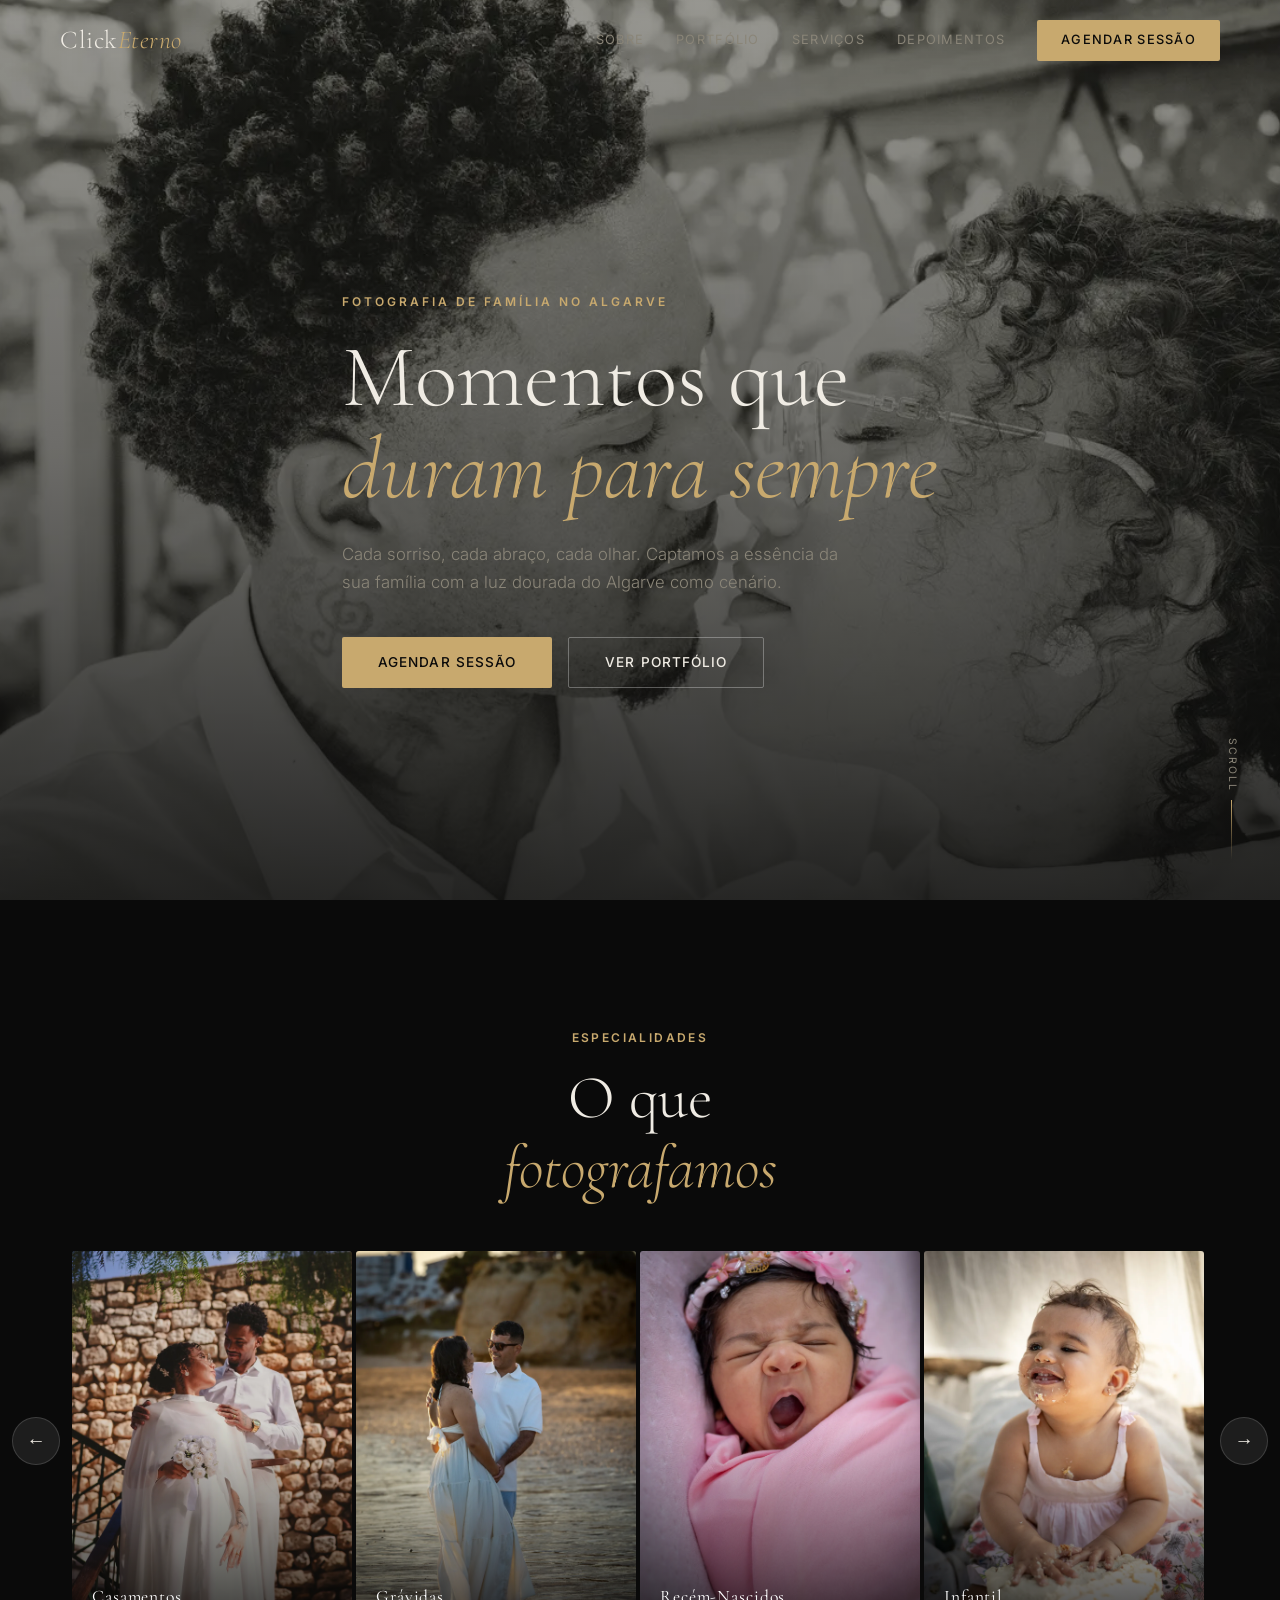
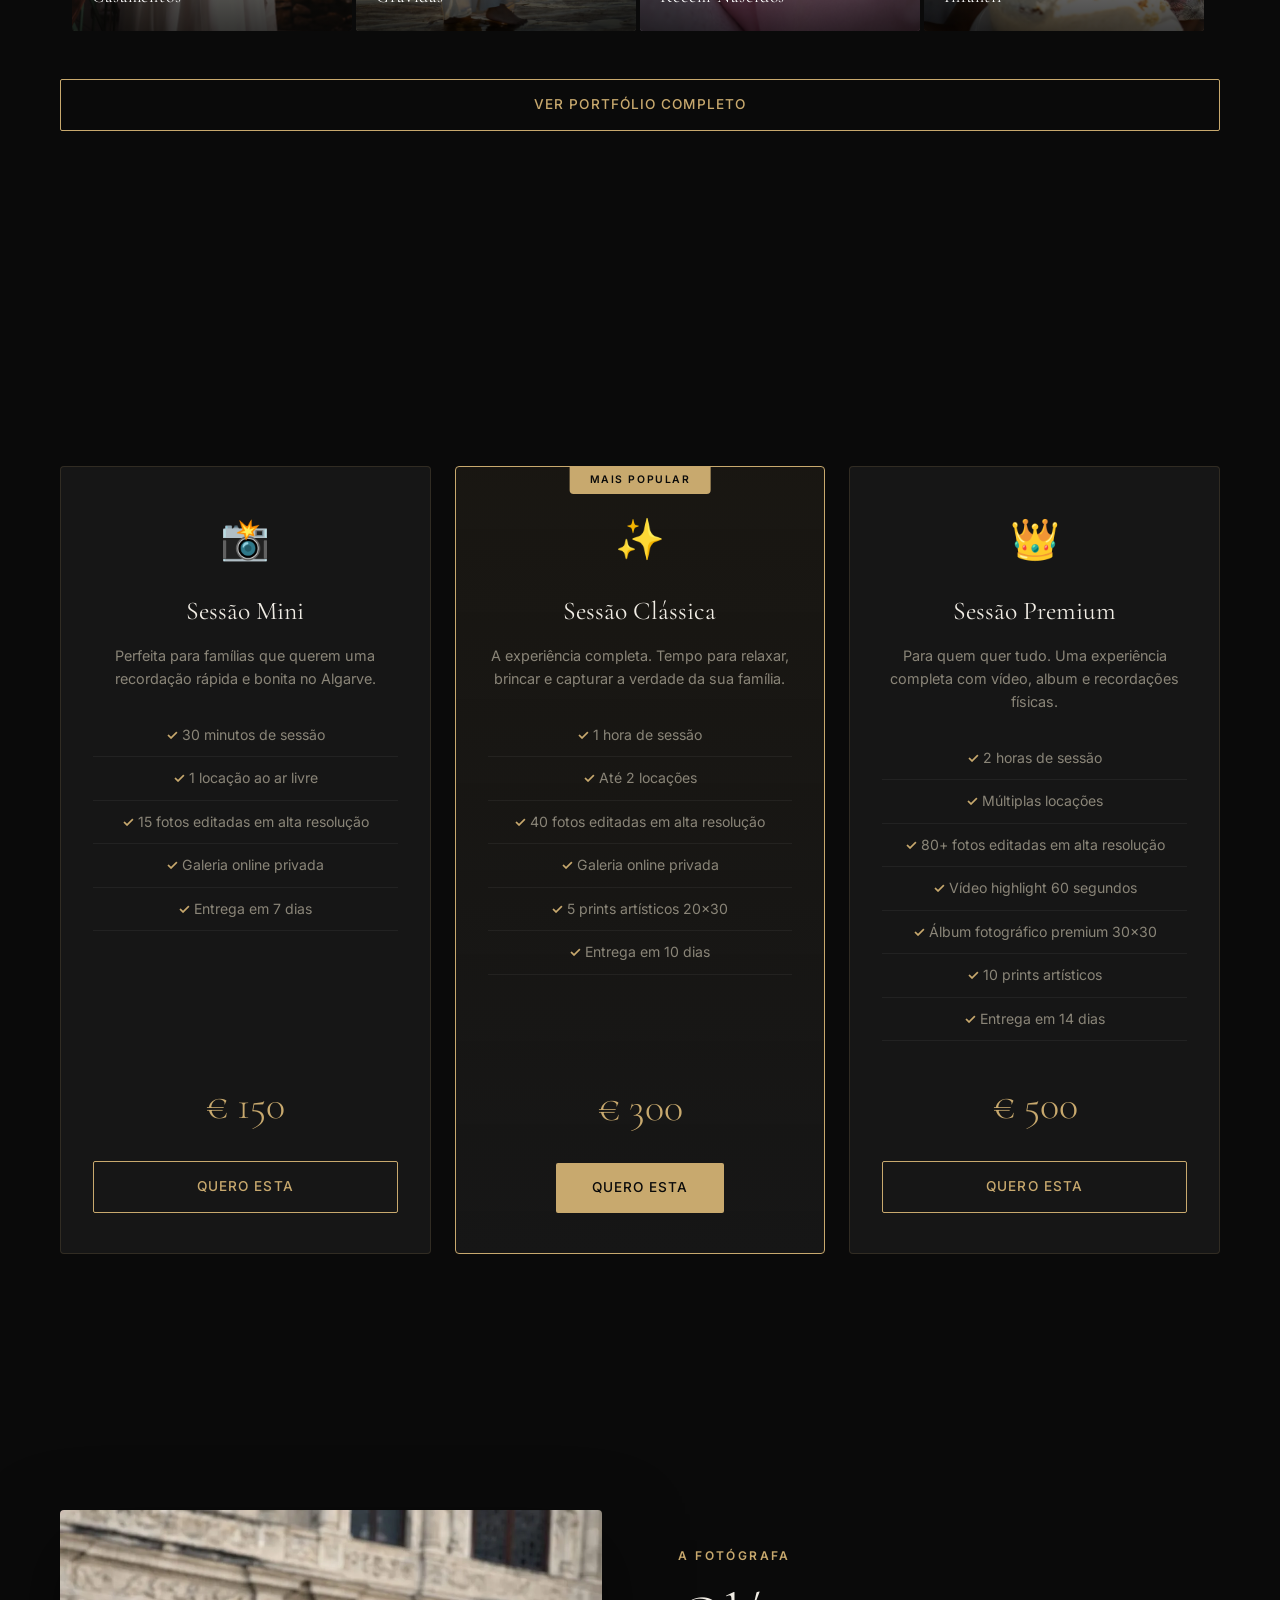
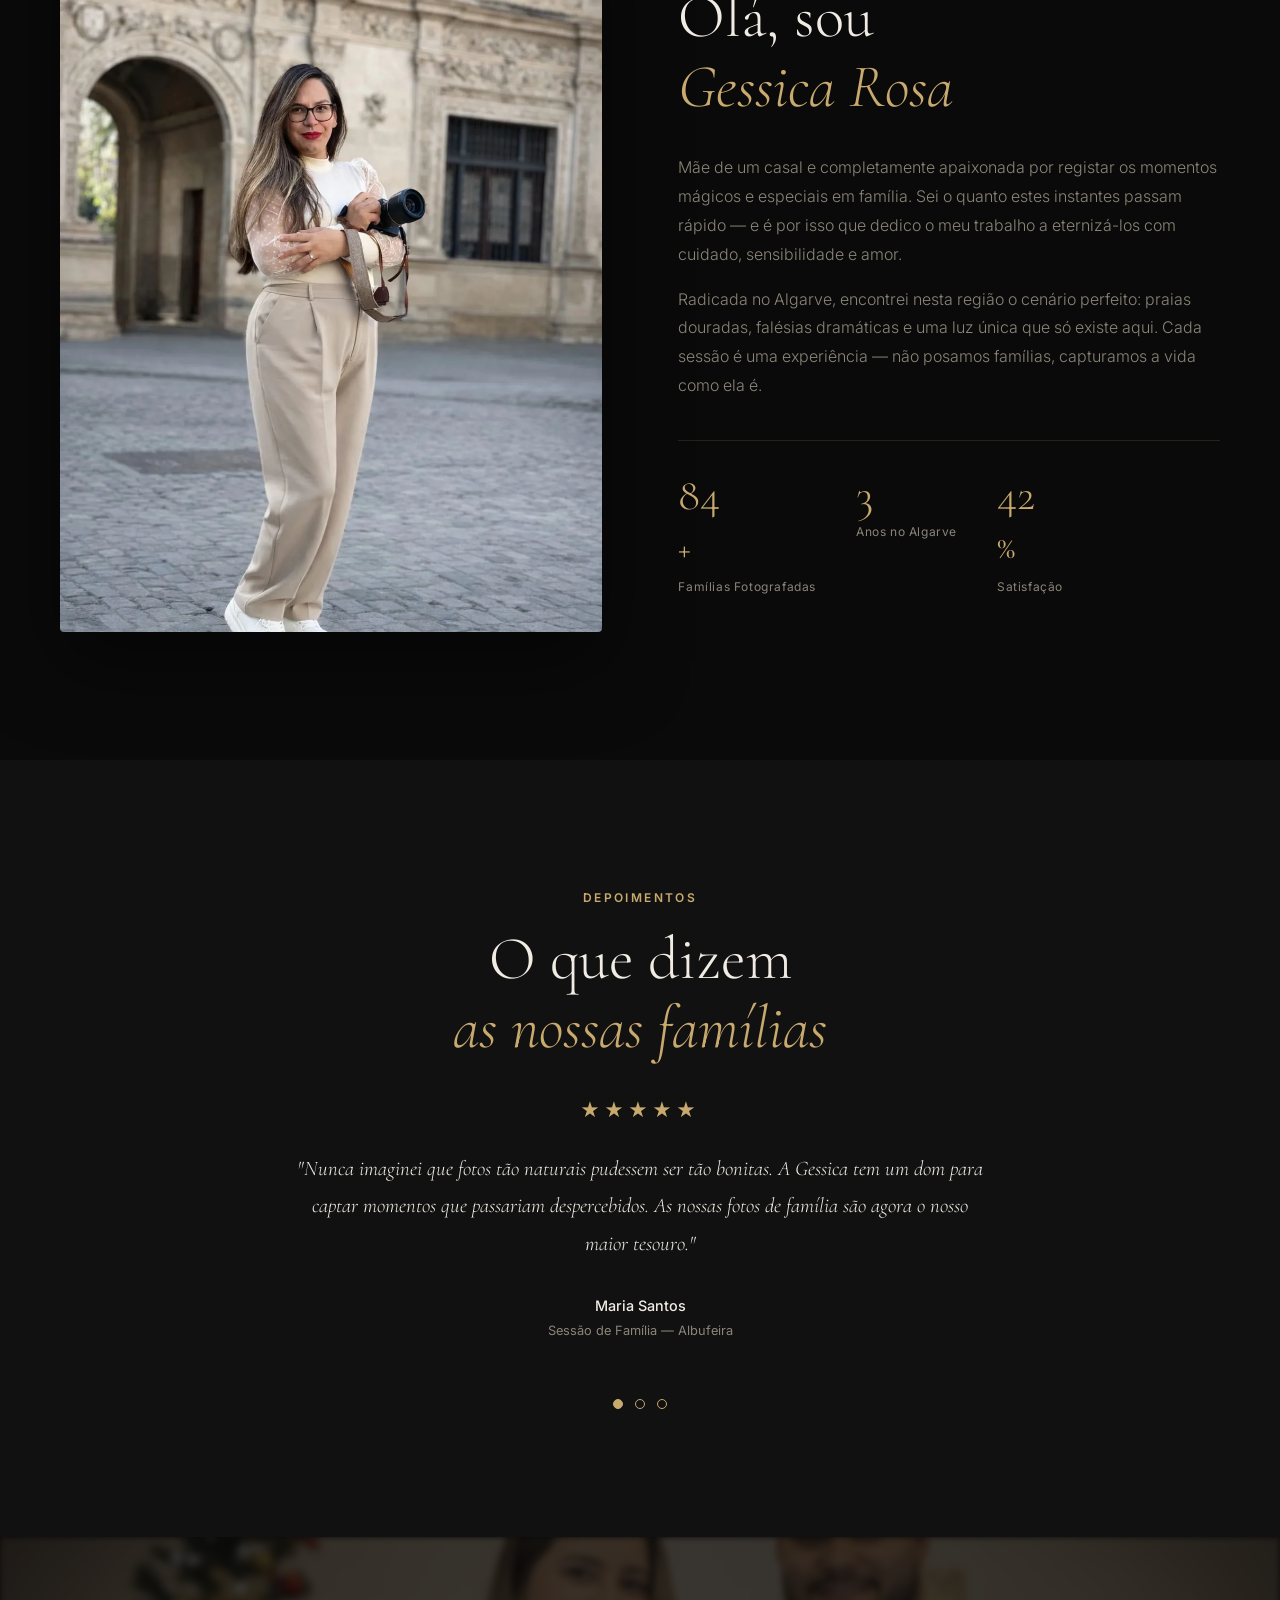
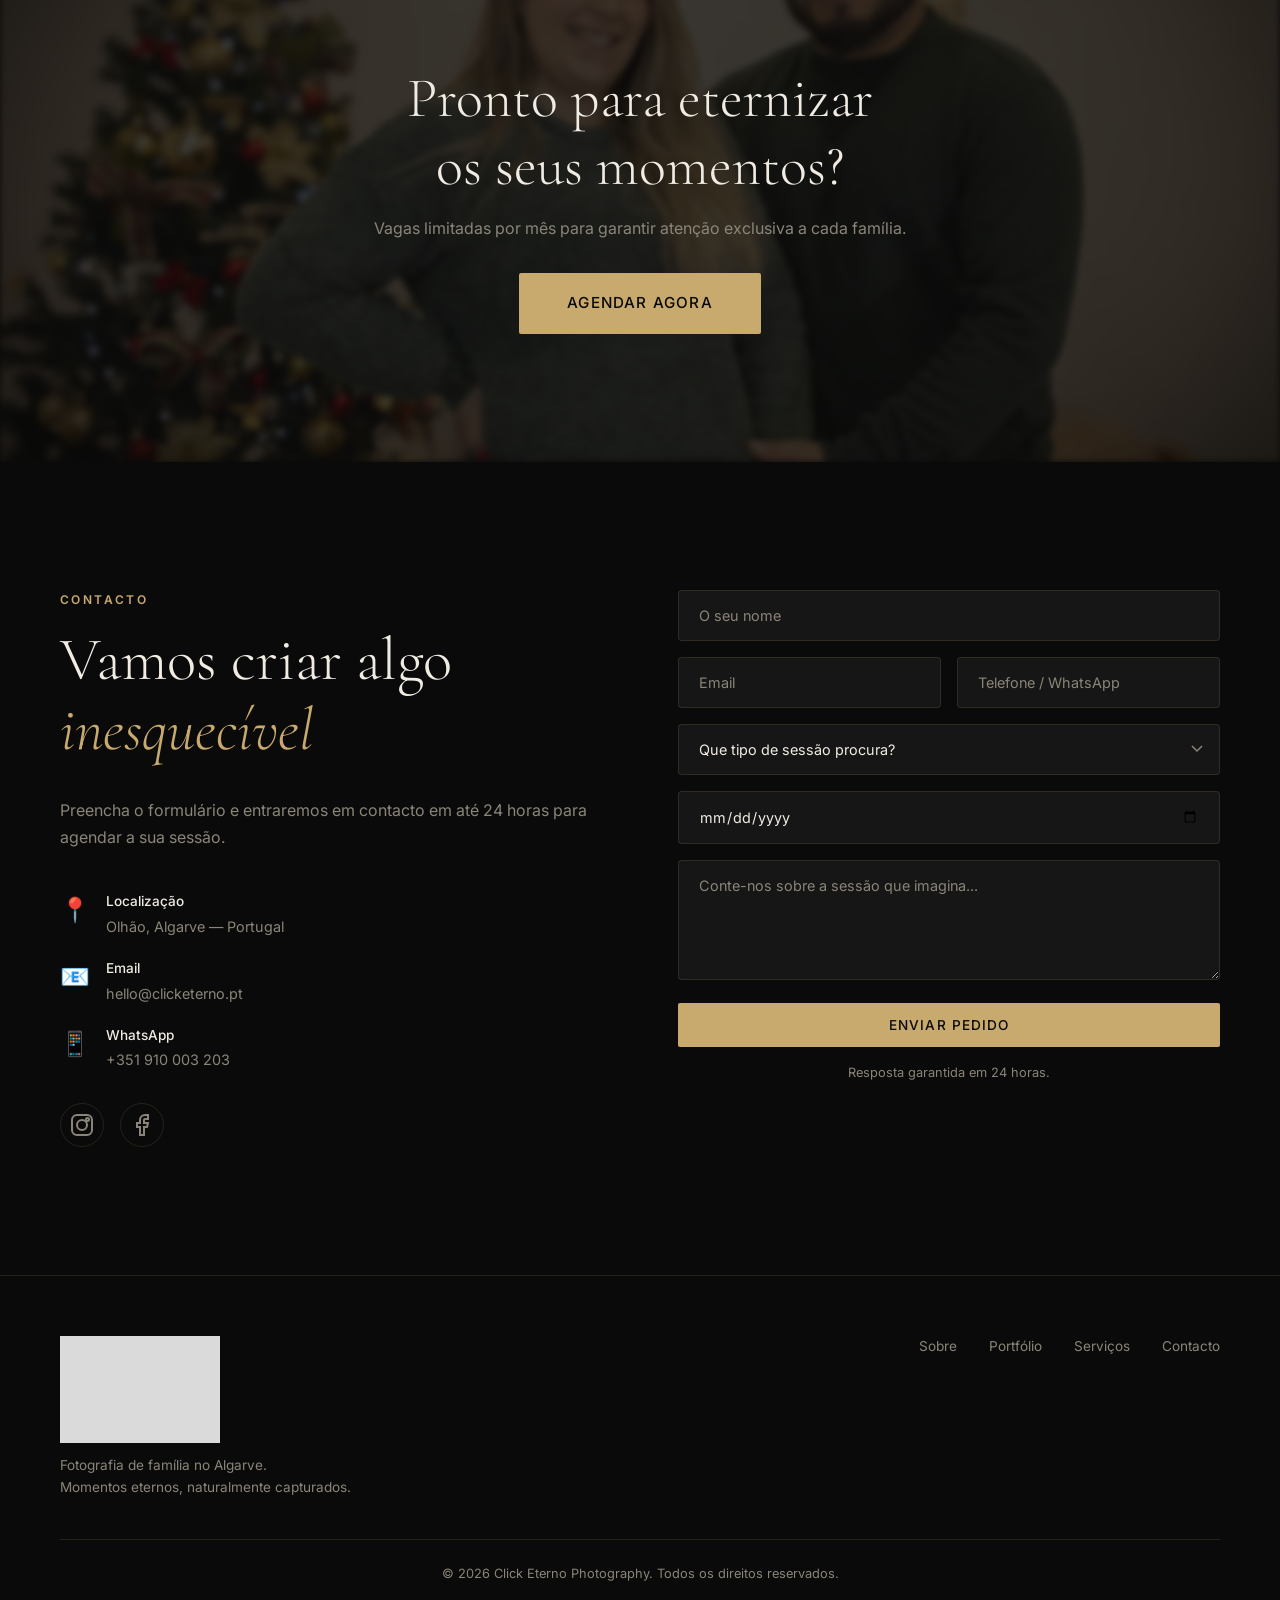
==== commit 8f872af6: "Separate portfolio page, photo data manifest, clean index, all photos visible" ====
--- a/index.html
+++ b/index.html
@@ -12,15 +12,16 @@
     <link rel="stylesheet" href="style.css">
 </head>
 <body>
+
     <!-- Navigation -->
     <nav id="navbar">
         <div class="nav-container">
-            <a href="#hero" class="nav-logo">
+            <a href="index.html" class="nav-logo">
                 <span class="logo-click">Click</span><span class="logo-eterno">Eterno</span>
             </a>
             <div class="nav-links" id="navLinks">
                 <a href="#about" class="nav-link">Sobre</a>
-                <a href="#portfolio" class="nav-link">Portfólio</a>
+                <a href="portfolio.html" class="nav-link">Portfólio</a>
                 <a href="#services" class="nav-link">Serviços</a>
                 <a href="#testimonials" class="nav-link">Depoimentos</a>
                 <a href="#contact" class="nav-link nav-cta">Agendar Sessão</a>
@@ -43,7 +44,7 @@
             <p class="hero-subtitle">Cada sorriso, cada abraço, cada olhar. Captamos a essência da sua família com a luz dourada do Algarve como cenário.</p>
             <div class="hero-actions">
                 <a href="#contact" class="btn btn-primary">Agendar Sessão</a>
-                <a href="#portfolio" class="btn btn-ghost">Ver Portfólio</a>
+                <a href="portfolio.html" class="btn btn-ghost">Ver Portfólio</a>
             </div>
         </div>
         <div class="hero-scroll">
@@ -61,246 +62,43 @@
         <div class="carousel-wrapper">
             <button class="carousel-arrow carousel-prev" id="carouselPrev" aria-label="Anterior">&#8592;</button>
             <div class="carousel-track" id="carouselTrack">
-                <div class="carousel-item" data-goto="casamento">
+                <a class="carousel-item" href="portfolio.html?cat=casamento">
                     <img src="portfolio/casamento/casamento-3.webp" alt="Fotografia de casamento no Algarve" loading="lazy">
                     <div class="carousel-label">Casamentos</div>
-                </div>
-                <div class="carousel-item" data-goto="gravidas">
+                </a>
+                <a class="carousel-item" href="portfolio.html?cat=gravidas">
                     <img src="portfolio/gravidas/gravidas-1.webp" alt="Ensaio fotográfico de gestante no Algarve" loading="lazy">
                     <div class="carousel-label">Grávidas</div>
-                </div>
-                <div class="carousel-item" data-goto="newborn">
+                </a>
+                <a class="carousel-item" href="portfolio.html?cat=newborn">
                     <img src="portfolio/newborn/newborn-1.webp" alt="Ensaio fotográfico de recém-nascido em Olhão" loading="lazy">
                     <div class="carousel-label">Recém-Nascidos</div>
-                </div>
-                <div class="carousel-item" data-goto="infantis">
+                </a>
+                <a class="carousel-item" href="portfolio.html?cat=infantis">
                     <img src="portfolio/infantis/infantis-1.webp" alt="Sessão fotográfica infantil no Algarve" loading="lazy">
                     <div class="carousel-label">Infantil</div>
-                </div>
-                <div class="carousel-item" data-goto="diadamae">
+                </a>
+                <a class="carousel-item" href="portfolio.html?cat=diadamae">
                     <img src="portfolio/diadamae/diadamae-1.webp" alt="Ensaio fotográfico Dia da Mãe no Algarve" loading="lazy">
                     <div class="carousel-label">Dia da Mãe</div>
-                </div>
-                <div class="carousel-item" data-goto="natal">
+                </a>
+                <a class="carousel-item" href="portfolio.html?cat=natal">
                     <img src="portfolio/natal/natal-2.webp" alt="Ensaio fotográfico de Natal em família no Algarve" loading="lazy">
                     <div class="carousel-label">Natal</div>
-                </div>
-                <div class="carousel-item" data-goto="portrait">
+                </a>
+                <a class="carousel-item" href="portfolio.html?cat=portrait">
                     <img src="portfolio/portrait/portrait-3.webp" alt="Sessão de retratos artísticos em Olhão, Algarve" loading="lazy">
                     <div class="carousel-label">Retratos</div>
-                </div>
-                <div class="carousel-item" data-goto="aniversario">
+                </a>
+                <a class="carousel-item" href="portfolio.html?cat=aniversario">
                     <img src="portfolio/aniversario-festa-e-eventos/aniversario-festa-e-eventos-3.webp" alt="Fotografia de festas e aniversários no Algarve" loading="lazy">
                     <div class="carousel-label">Eventos</div>
-                </div>
+                </a>
             </div>
             <button class="carousel-arrow carousel-next" id="carouselNext" aria-label="Próximo">&#8594;</button>
         </div>
-    </section>
-
-    <!-- Portfolio Section -->
-    <section id="portfolio" class="section portfolio">
-        <div class="container">
-            <p class="section-tag center">Portfólio</p>
-            <h2 class="section-title center">Histórias que<br><em>contamos com luz</em></h2>
-
-            <div class="portfolio-filters">
-                <button class="filter-btn active" data-filter="all">Todos</button>
-                <button class="filter-btn" data-filter="casamento">Casamentos</button>
-                <button class="filter-btn" data-filter="gravidas">Grávidas</button>
-                <button class="filter-btn" data-filter="newborn">Recém-Nascidos</button>
-                <button class="filter-btn" data-filter="infantis">Infantil</button>
-                <button class="filter-btn" data-filter="diadamae">Mães</button>
-                <button class="filter-btn" data-filter="natal">Natal</button>
-                <button class="filter-btn" data-filter="portrait">Retratos</button>
-                <button class="filter-btn" data-filter="aniversario">Eventos</button>
-            </div>
-
-            <div class="portfolio-grid" id="portfolioGrid">
-                <!-- Casamento -->
-                <div class="portfolio-item large" data-category="casamento">
-                    <img src="portfolio/casamento/casamento-1.webp" alt="Fotografia de casamento profissional no Algarve" loading="lazy">
-                    <div class="portfolio-overlay">
-                        <span class="portfolio-cat">Casamento</span>
-                        <h3>Amor Eterno</h3>
-                    </div>
-                </div>
-                <div class="portfolio-item" data-category="casamento">
-                    <img src="portfolio/casamento/casamento-2.webp" alt="Casal no dia do casamento no Algarve" loading="lazy">
-                    <div class="portfolio-overlay">
-                        <span class="portfolio-cat">Casamento</span>
-                        <h3>O Grande Dia</h3>
-                    </div>
-                </div>
-                <div class="portfolio-item" data-category="casamento">
-                    <img src="portfolio/casamento/casamento-4.webp" alt="Sessão fotográfica de casamento na praia do Algarve" loading="lazy">
-                    <div class="portfolio-overlay">
-                        <span class="portfolio-cat">Casamento</span>
-                        <h3>Para Sempre</h3>
-                    </div>
-                </div>
-
-                <!-- Gravidas -->
-                <div class="portfolio-item tall" data-category="gravidas">
-                    <img src="portfolio/gravidas/gravidas-1.webp" alt="Ensaio fotográfico de gestante ao ar livre no Algarve" loading="lazy">
-                    <div class="portfolio-overlay">
-                        <span class="portfolio-cat">Gestante</span>
-                        <h3>Doce Espera</h3>
-                    </div>
-                </div>
-                <div class="portfolio-item" data-category="gravidas">
-                    <img src="portfolio/gravidas/gravidas-3.webp" alt="Sessão de maternidade com luz natural no Algarve" loading="lazy">
-                    <div class="portfolio-overlay">
-                        <span class="portfolio-cat">Gestante</span>
-                        <h3>Maternidade</h3>
-                    </div>
-                </div>
-                <div class="portfolio-item" data-category="gravidas">
-                    <img src="portfolio/gravidas/gravidas-5.webp" alt="Fotografia de grávida nas praias do Algarve" loading="lazy">
-                    <div class="portfolio-overlay">
-                        <span class="portfolio-cat">Gestante</span>
-                        <h3>Nova Vida</h3>
-                    </div>
-                </div>
-
-                <!-- Newborn -->
-                <div class="portfolio-item" data-category="newborn">
-                    <img src="portfolio/newborn/newborn-1.webp" alt="Ensaio fotográfico de recém-nascido em Olhão, Algarve" loading="lazy">
-                    <div class="portfolio-overlay">
-                        <span class="portfolio-cat">Recém-Nascido</span>
-                        <h3>Primeiros Dias</h3>
-                    </div>
-                </div>
-                <div class="portfolio-item" data-category="newborn">
-                    <img src="portfolio/newborn/newborn-3.webp" alt="Fotografia newborn profissional com 7 dias de vida" loading="lazy">
-                    <div class="portfolio-overlay">
-                        <span class="portfolio-cat">Recém-Nascido</span>
-                        <h3>Pura Ternura</h3>
-                    </div>
-                </div>
-                <div class="portfolio-item" data-category="newborn">
-                    <img src="portfolio/newborn/newborn-5.webp" alt="Sessão de recém-nascido em ambiente natural no Algarve" loading="lazy">
-                    <div class="portfolio-overlay">
-                        <span class="portfolio-cat">Recém-Nascido</span>
-                        <h3>Pequeno Milagre</h3>
-                    </div>
-                </div>
-
-                <!-- Infantis -->
-                <div class="portfolio-item large" data-category="infantis">
-                    <img src="portfolio/infantis/infantis-1.webp" alt="Sessão fotográfica infantil ao ar livre no Algarve" loading="lazy">
-                    <div class="portfolio-overlay">
-                        <span class="portfolio-cat">Infantil</span>
-                        <h3>Sorrisos</h3>
-                    </div>
-                </div>
-                <div class="portfolio-item" data-category="infantis">
-                    <img src="portfolio/infantis/infantis-2.webp" alt="Fotografia infantil na praia do Algarve" loading="lazy">
-                    <div class="portfolio-overlay">
-                        <span class="portfolio-cat">Infantil</span>
-                        <h3>Brincadeiras</h3>
-                    </div>
-                </div>
-                <div class="portfolio-item" data-category="infantis">
-                    <img src="portfolio/infantis/infantis-4.webp" alt="Ensaio fotográfico infantil com luz dourada do Algarve" loading="lazy">
-                    <div class="portfolio-overlay">
-                        <span class="portfolio-cat">Infantil</span>
-                        <h3>Inocência</h3>
-                    </div>
-                </div>
-
-                <!-- Dia da Mae -->
-                <div class="portfolio-item" data-category="diadamae">
-                    <img src="portfolio/diadamae/diadamae-1.webp" alt="Ensaio fotográfico especial Dia da Mãe no Algarve" loading="lazy">
-                    <div class="portfolio-overlay">
-                        <span class="portfolio-cat">Mães</span>
-                        <h3>Amor de Mãe</h3>
-                    </div>
-                </div>
-                <div class="portfolio-item tall" data-category="diadamae">
-                    <img src="portfolio/diadamae/diadamae-2.webp" alt="Sessão fotográfica mãe e filhos no Algarve" loading="lazy">
-                    <div class="portfolio-overlay">
-                        <span class="portfolio-cat">Mães</span>
-                        <h3>Laço Eterno</h3>
-                    </div>
-                </div>
-                <div class="portfolio-item" data-category="diadamae">
-                    <img src="portfolio/diadamae/diadamae-3.webp" alt="Fotografia de Dia da Mãe com luz natural em Portugal" loading="lazy">
-                    <div class="portfolio-overlay">
-                        <span class="portfolio-cat">Mães</span>
-                        <h3>Cumplicidade</h3>
-                    </div>
-                </div>
-
-                <!-- Natal -->
-                <div class="portfolio-item" data-category="natal">
-                    <img src="portfolio/natal/natal-1.webp" alt="Ensaio fotográfico de Natal em família no Algarve" loading="lazy">
-                    <div class="portfolio-overlay">
-                        <span class="portfolio-cat">Natal</span>
-                        <h3>Magia do Natal</h3>
-                    </div>
-                </div>
-                <div class="portfolio-item large" data-category="natal">
-                    <img src="portfolio/natal/natal-3.webp" alt="Sessão natalícia profissional com ambiente aconchegante" loading="lazy">
-                    <div class="portfolio-overlay">
-                        <span class="portfolio-cat">Natal</span>
-                        <h3>Tradição</h3>
-                    </div>
-                </div>
-                <div class="portfolio-item" data-category="natal">
-                    <img src="portfolio/natal/natal-5.webp" alt="Fotografia de Natal em família com decoração festiva" loading="lazy">
-                    <div class="portfolio-overlay">
-                        <span class="portfolio-cat">Natal</span>
-                        <h3>Memórias de Dezembro</h3>
-                    </div>
-                </div>
-
-                <!-- Portrait -->
-                <div class="portfolio-item" data-category="portrait">
-                    <img src="portfolio/portrait/portrait-2.webp" alt="Retrato profissional com luz natural em Olhão, Algarve" loading="lazy">
-                    <div class="portfolio-overlay">
-                        <span class="portfolio-cat">Retratos</span>
-                        <h3>Essência</h3>
-                    </div>
-                </div>
-                <div class="portfolio-item" data-category="portrait">
-                    <img src="portfolio/portrait/portrait-4.webp" alt="Sessão de retratos artísticos ao ar livre em Portugal" loading="lazy">
-                    <div class="portfolio-overlay">
-                        <span class="portfolio-cat">Retratos</span>
-                        <h3>Identidade</h3>
-                    </div>
-                </div>
-                <div class="portfolio-item" data-category="portrait">
-                    <img src="portfolio/portrait/portrait-6.webp" alt="Fotografia de retrato com expressão e personalidade" loading="lazy">
-                    <div class="portfolio-overlay">
-                        <span class="portfolio-cat">Retratos</span>
-                        <h3>Presença</h3>
-                    </div>
-                </div>
-
-                <!-- Aniversário / Eventos -->
-                <div class="portfolio-item large" data-category="aniversario">
-                    <img src="portfolio/aniversario-festa-e-eventos/aniversario-festa-e-eventos-1.webp" alt="Fotografia de festa de aniversário no Algarve" loading="lazy">
-                    <div class="portfolio-overlay">
-                        <span class="portfolio-cat">Eventos</span>
-                        <h3>Momentos Especiais</h3>
-                    </div>
-                </div>
-                <div class="portfolio-item" data-category="aniversario">
-                    <img src="portfolio/aniversario-festa-e-eventos/aniversario-festa-e-eventos-2.webp" alt="Registo fotográfico de aniversário em família" loading="lazy">
-                    <div class="portfolio-overlay">
-                        <span class="portfolio-cat">Eventos</span>
-                        <h3>Celebração</h3>
-                    </div>
-                </div>
-                <div class="portfolio-item" data-category="aniversario">
-                    <img src="portfolio/aniversario-festa-e-eventos/aniversario-festa-e-eventos-4.webp" alt="Fotografia profissional de eventos e festas no Algarve" loading="lazy">
-                    <div class="portfolio-overlay">
-                        <span class="portfolio-cat">Eventos</span>
-                        <h3>Alegria</h3>
-                    </div>
-                </div>
-            </div>
+        <div class="container" style="text-align:center; margin-top:48px;">
+            <a href="portfolio.html" class="btn btn-outline">Ver Portfólio Completo</a>
         </div>
     </section>
 
@@ -311,7 +109,6 @@
             <h2 class="section-title center">Escolha a experiência<br><em>perfeita para si</em></h2>
 
             <div class="services-grid">
-                <!-- Mini Session -->
                 <div class="service-card">
                     <div class="service-icon">📸</div>
                     <h3 class="service-name">Sessão Mini</h3>
@@ -323,13 +120,10 @@
                         <li>Galeria online privada</li>
                         <li>Entrega em 7 dias</li>
                     </ul>
-                    <div class="service-price">
-                        <span class="price-value">€ 150</span>
-                    </div>
+                    <div class="service-price"><span class="price-value">€ 150</span></div>
                     <a href="#contact" class="btn btn-outline">Quero Esta</a>
                 </div>
 
-                <!-- Classic Session -->
                 <div class="service-card featured">
                     <div class="service-badge">Mais Popular</div>
                     <div class="service-icon">✨</div>
@@ -343,13 +137,10 @@
                         <li>5 prints artísticos 20x30</li>
                         <li>Entrega em 10 dias</li>
                     </ul>
-                    <div class="service-price">
-                        <span class="price-value">€ 300</span>
-                    </div>
+                    <div class="service-price"><span class="price-value">€ 300</span></div>
                     <a href="#contact" class="btn btn-primary">Quero Esta</a>
                 </div>
 
-                <!-- Premium Session -->
                 <div class="service-card">
                     <div class="service-icon">👑</div>
                     <h3 class="service-name">Sessão Premium</h3>
@@ -363,9 +154,7 @@
                         <li>10 prints artísticos</li>
                         <li>Entrega em 14 dias</li>
                     </ul>
-                    <div class="service-price">
-                        <span class="price-value">€ 500</span>
-                    </div>
+                    <div class="service-price"><span class="price-value">€ 500</span></div>
                     <a href="#contact" class="btn btn-outline">Quero Esta</a>
                 </div>
             </div>
@@ -545,7 +334,7 @@
                 </div>
                 <div class="footer-links">
                     <a href="#about">Sobre</a>
-                    <a href="#portfolio">Portfólio</a>
+                    <a href="portfolio.html">Portfólio</a>
                     <a href="#services">Serviços</a>
                     <a href="#contact">Contacto</a>
                 </div>
@@ -555,17 +344,6 @@
             </div>
         </div>
     </footer>
-
-    <!-- Lightbox Modal -->
-    <div class="lightbox" id="lightbox" role="dialog" aria-label="Visualizador de fotografia" aria-hidden="true">
-        <button class="lightbox-close" id="lightboxClose" aria-label="Fechar">&#10005;</button>
-        <button class="lightbox-prev" id="lightboxPrev" aria-label="Foto anterior">&#8592;</button>
-        <div class="lightbox-content">
-            <img src="" alt="" id="lightboxImg">
-        </div>
-        <button class="lightbox-next" id="lightboxNext" aria-label="Próxima foto">&#8594;</button>
-        <div class="lightbox-counter" id="lightboxCounter"></div>
-    </div>
 
     <script src="script.js"></script>
 </body>
--- a/style.css
+++ b/style.css
@@ -1180,6 +1180,23 @@
     .hero-scroll {
         display: none;
     }
+}
+
+/* ======================================
+   Portfolio Page
+   ====================================== */
+.portfolio-page-header {
+    padding: 140px 0 40px;
+    text-align: center;
+}
+
+.portfolio-page .portfolio-filters {
+    flex-wrap: wrap;
+    justify-content: center;
+}
+
+.nav-link.active {
+    color: var(--color-accent);
 }
 
 /* ======================================
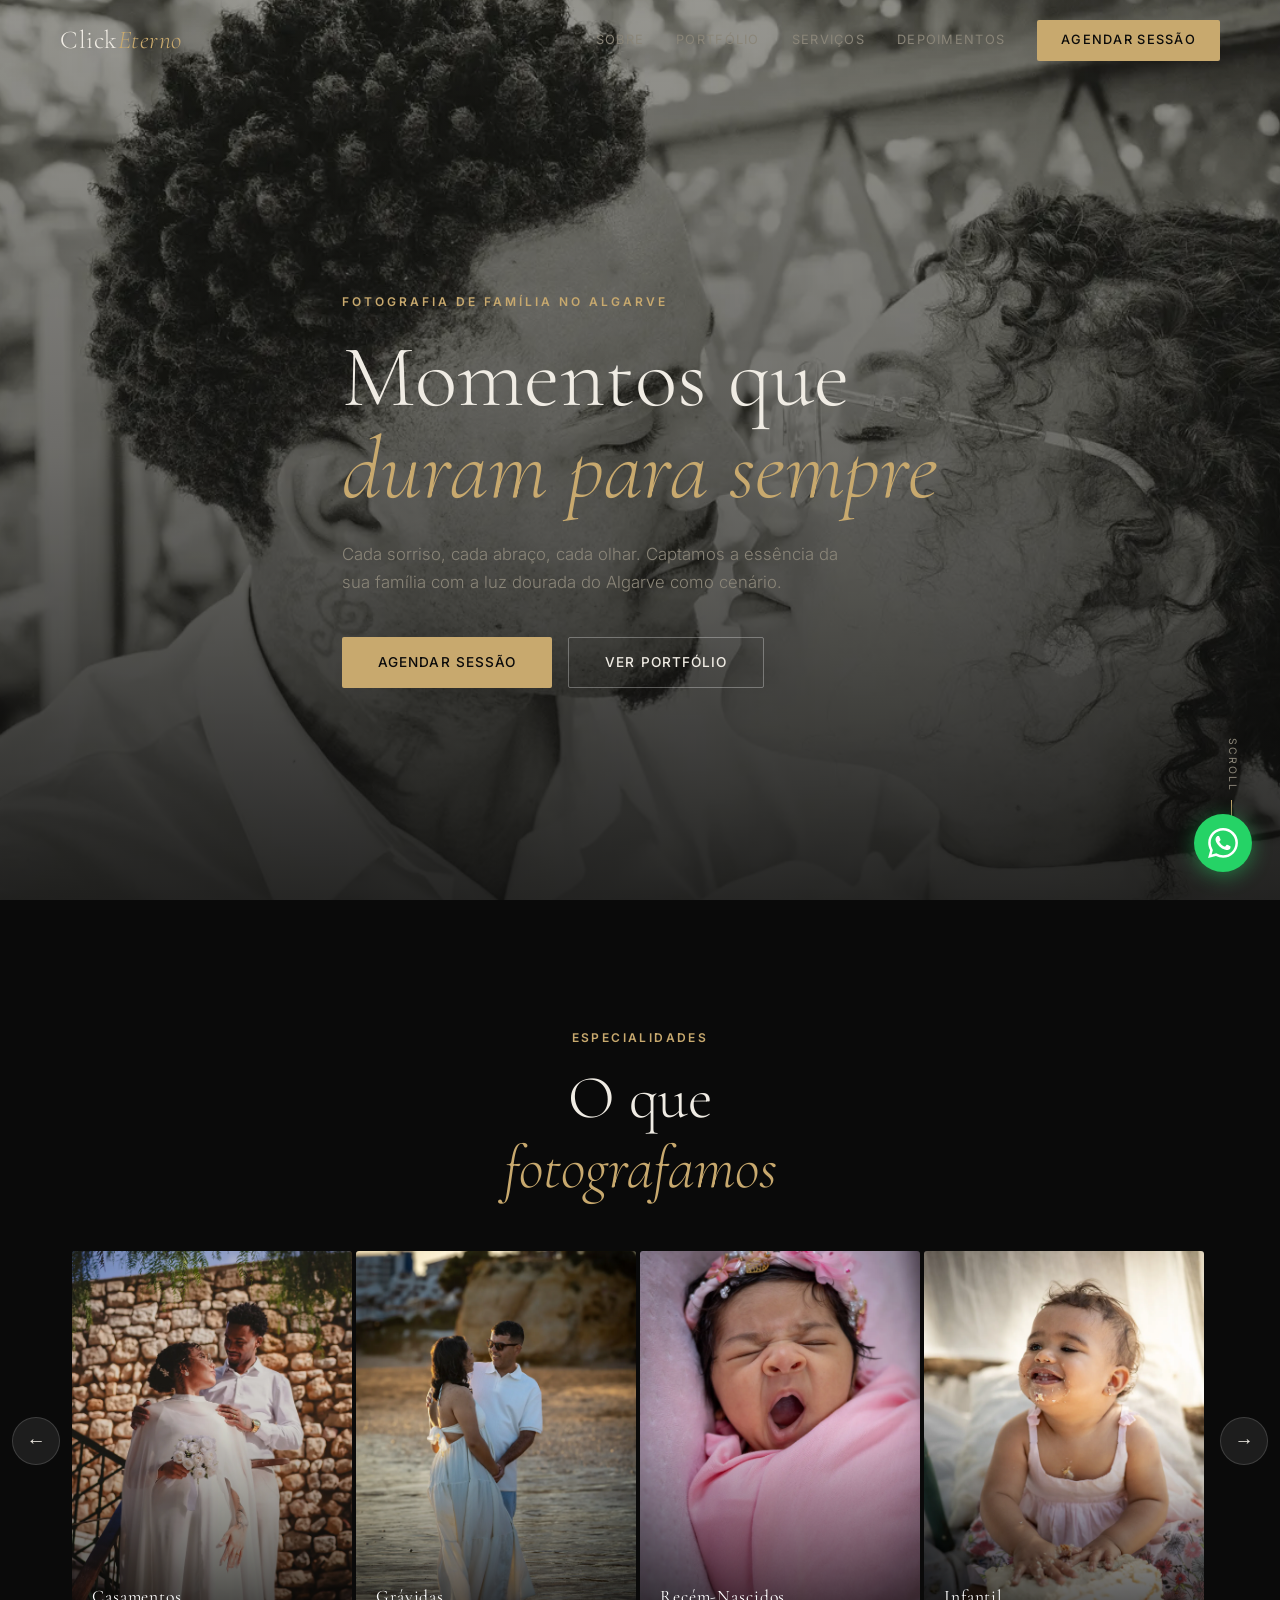
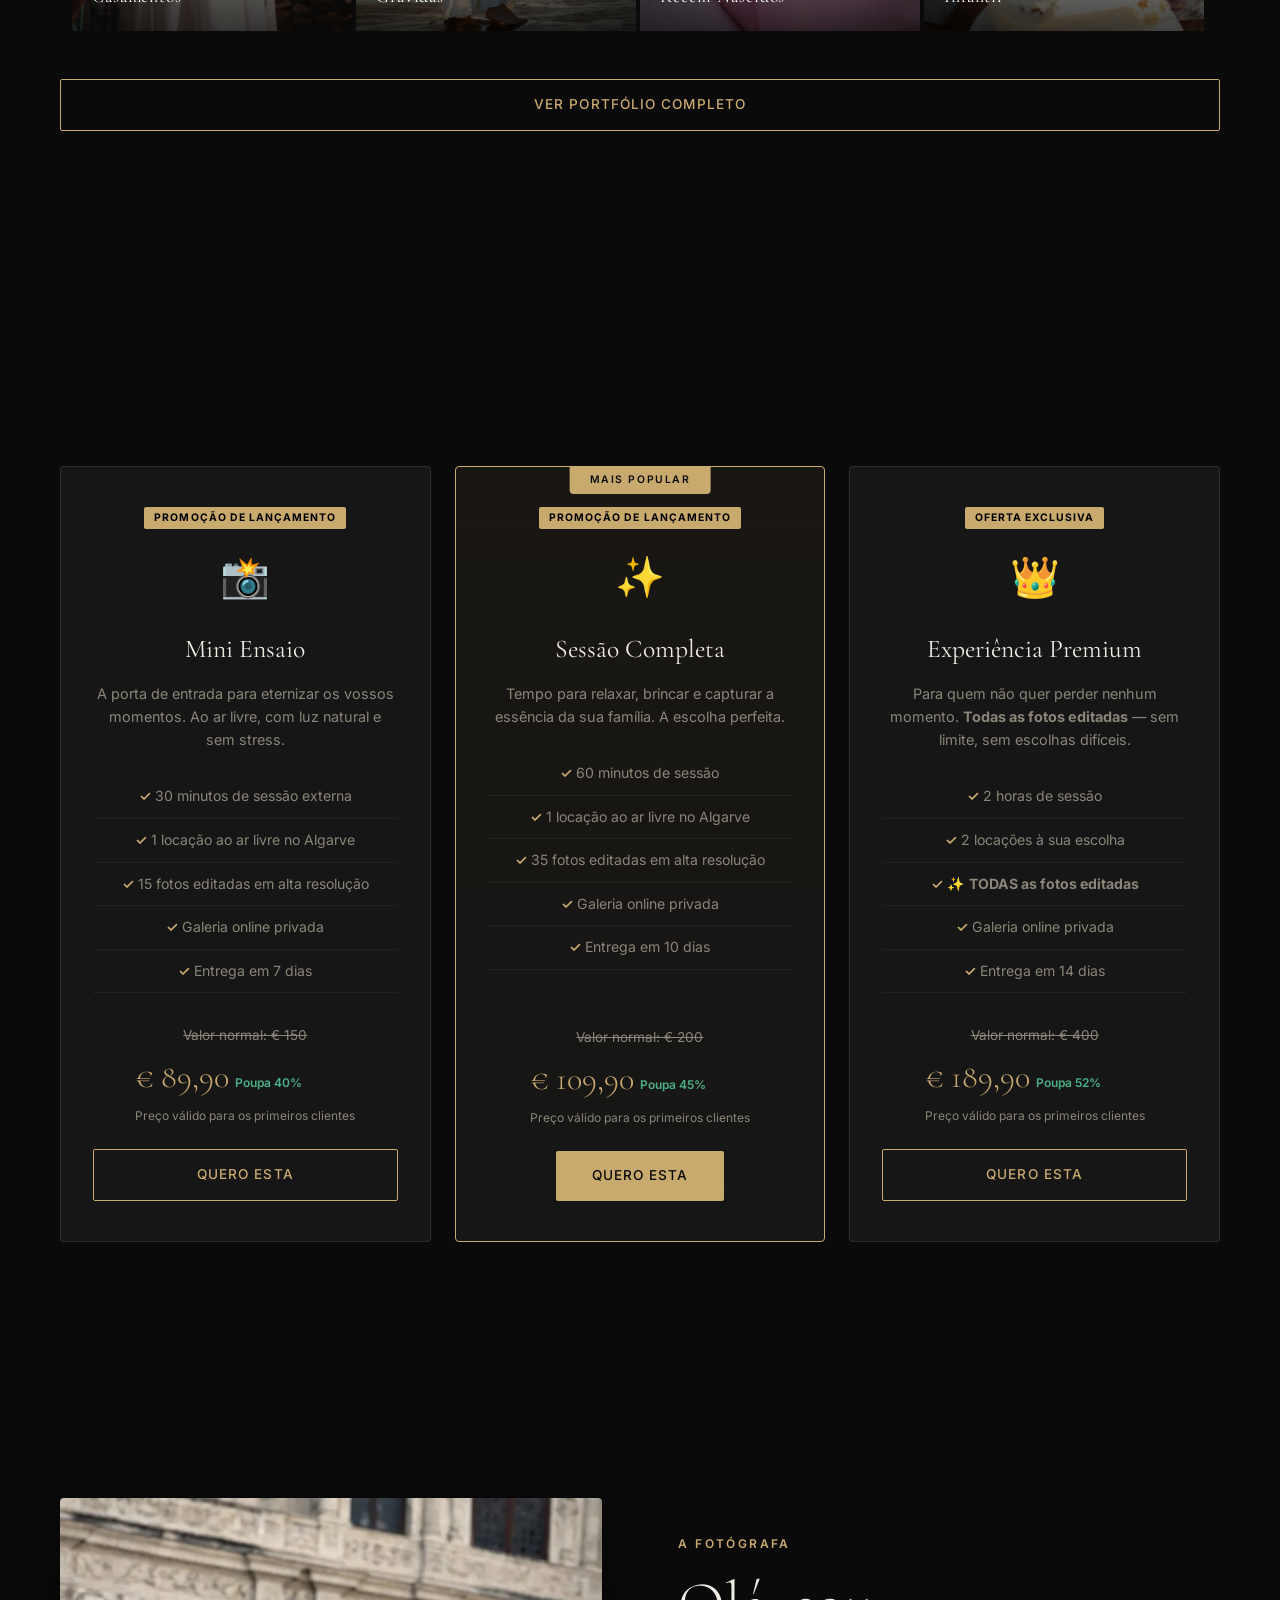
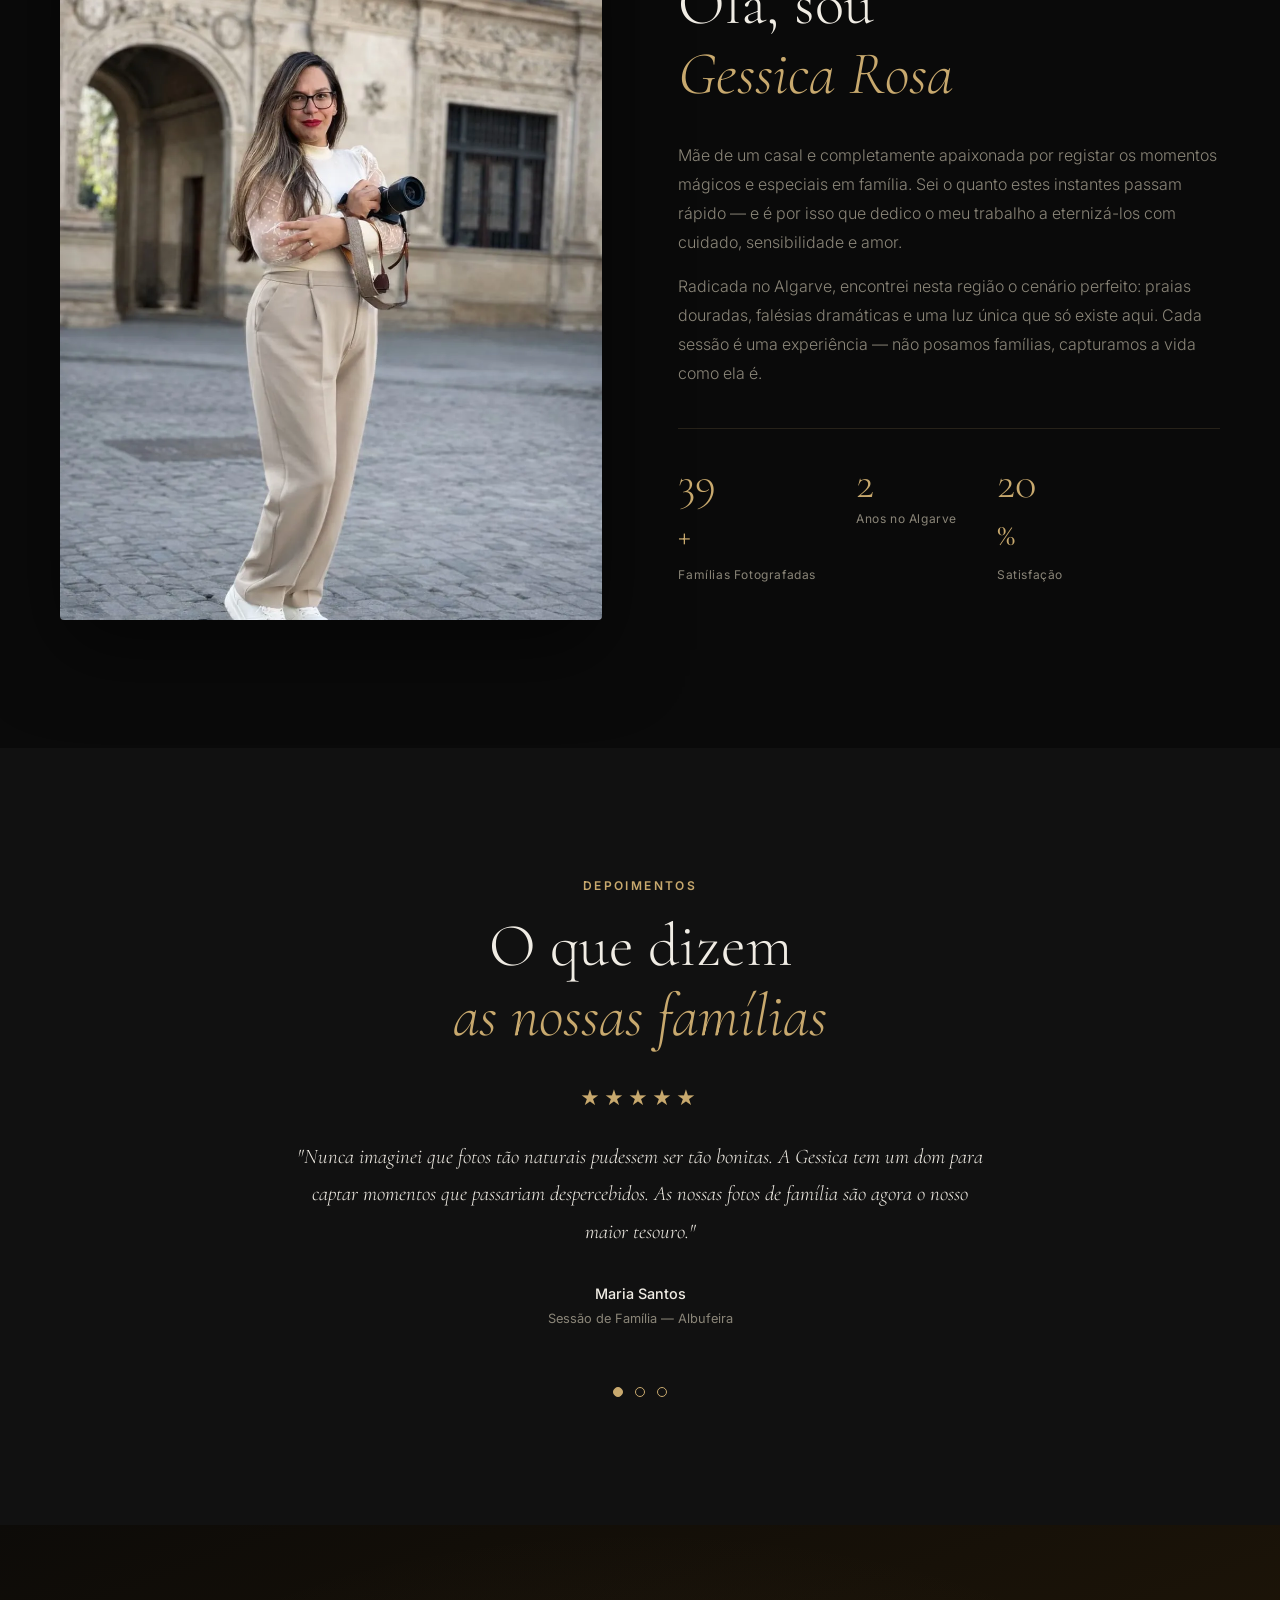
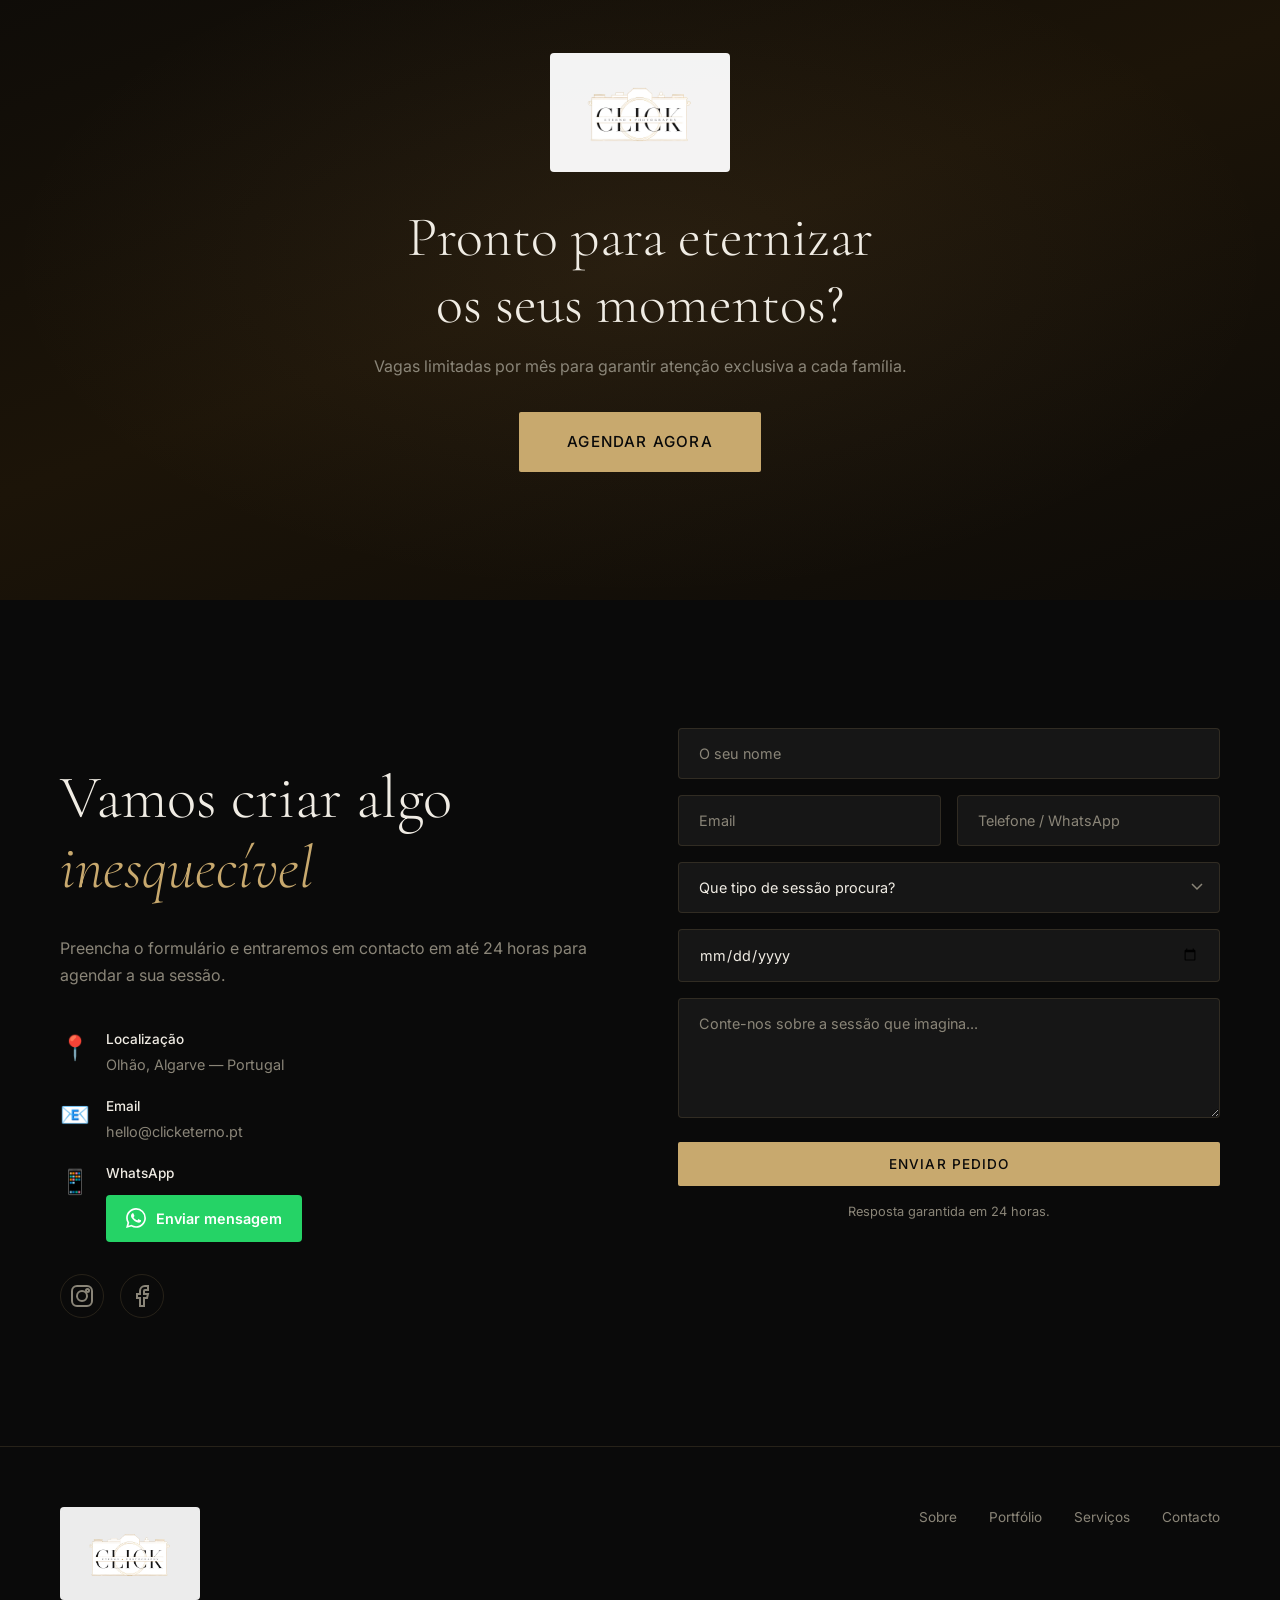
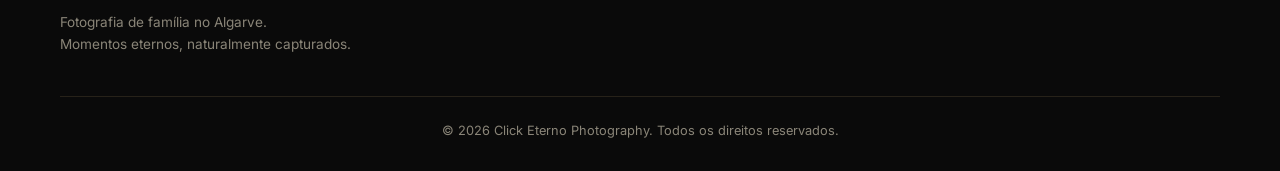
==== commit c473713c: "Fix logo, masonry grid, promo prices, CTA with logo, WhatsApp FAB" ====
--- a/index.html
+++ b/index.html
@@ -110,52 +110,73 @@
 
             <div class="services-grid">
                 <div class="service-card">
+                    <span class="promo-badge">Promoção de Lançamento</span>
                     <div class="service-icon">📸</div>
-                    <h3 class="service-name">Sessão Mini</h3>
-                    <p class="service-desc">Perfeita para famílias que querem uma recordação rápida e bonita no Algarve.</p>
+                    <h3 class="service-name">Mini Ensaio</h3>
+                    <p class="service-desc">A porta de entrada para eternizar os vossos momentos. Ao ar livre, com luz natural e sem stress.</p>
                     <ul class="service-features">
-                        <li>30 minutos de sessão</li>
-                        <li>1 locação ao ar livre</li>
+                        <li>30 minutos de sessão externa</li>
+                        <li>1 locação ao ar livre no Algarve</li>
                         <li>15 fotos editadas em alta resolução</li>
                         <li>Galeria online privada</li>
                         <li>Entrega em 7 dias</li>
                     </ul>
-                    <div class="service-price"><span class="price-value">€ 150</span></div>
-                    <a href="#contact" class="btn btn-outline">Quero Esta</a>
+                    <div class="service-price">
+                        <p class="price-original">Valor normal: € 150</p>
+                        <div class="price-promo">
+                            <span class="price-value">€ 89,90</span>
+                            <span class="price-save">Poupa 40%</span>
+                        </div>
+                        <p class="price-note">Preço válido para os primeiros clientes</p>
+                    </div>
+                    <a href="https://wa.me/351910003203?text=Olá%20Gessica!%20Tenho%20interesse%20no%20Mini%20Ensaio%20por%20€89,90.%20Pode%20informar-me%20sobre%20disponibilidade%3F" target="_blank" class="btn btn-outline">Quero Esta</a>
                 </div>
 
                 <div class="service-card featured">
                     <div class="service-badge">Mais Popular</div>
+                    <span class="promo-badge">Promoção de Lançamento</span>
                     <div class="service-icon">✨</div>
-                    <h3 class="service-name">Sessão Clássica</h3>
-                    <p class="service-desc">A experiência completa. Tempo para relaxar, brincar e capturar a verdade da sua família.</p>
+                    <h3 class="service-name">Sessão Completa</h3>
+                    <p class="service-desc">Tempo para relaxar, brincar e capturar a essência da sua família. A escolha perfeita.</p>
                     <ul class="service-features">
-                        <li>1 hora de sessão</li>
-                        <li>Até 2 locações</li>
-                        <li>40 fotos editadas em alta resolução</li>
+                        <li>60 minutos de sessão</li>
+                        <li>1 locação ao ar livre no Algarve</li>
+                        <li>35 fotos editadas em alta resolução</li>
                         <li>Galeria online privada</li>
-                        <li>5 prints artísticos 20x30</li>
                         <li>Entrega em 10 dias</li>
                     </ul>
-                    <div class="service-price"><span class="price-value">€ 300</span></div>
-                    <a href="#contact" class="btn btn-primary">Quero Esta</a>
+                    <div class="service-price">
+                        <p class="price-original">Valor normal: € 200</p>
+                        <div class="price-promo">
+                            <span class="price-value">€ 109,90</span>
+                            <span class="price-save">Poupa 45%</span>
+                        </div>
+                        <p class="price-note">Preço válido para os primeiros clientes</p>
+                    </div>
+                    <a href="https://wa.me/351910003203?text=Olá%20Gessica!%20Tenho%20interesse%20na%20Sessão%20Completa%20por%20€109,90.%20Pode%20informar-me%20sobre%20disponibilidade%3F" target="_blank" class="btn btn-primary">Quero Esta</a>
                 </div>
 
                 <div class="service-card">
+                    <span class="promo-badge">Oferta Exclusiva</span>
                     <div class="service-icon">👑</div>
-                    <h3 class="service-name">Sessão Premium</h3>
-                    <p class="service-desc">Para quem quer tudo. Uma experiência completa com vídeo, album e recordações físicas.</p>
+                    <h3 class="service-name">Experiência Premium</h3>
+                    <p class="service-desc">Para quem não quer perder nenhum momento. <strong>Todas as fotos editadas</strong> — sem limite, sem escolhas difíceis.</p>
                     <ul class="service-features">
                         <li>2 horas de sessão</li>
-                        <li>Múltiplas locações</li>
-                        <li>80+ fotos editadas em alta resolução</li>
-                        <li>Vídeo highlight 60 segundos</li>
-                        <li>Álbum fotográfico premium 30x30</li>
-                        <li>10 prints artísticos</li>
+                        <li>2 locações à sua escolha</li>
+                        <li>✨ <strong>TODAS as fotos editadas</strong></li>
+                        <li>Galeria online privada</li>
                         <li>Entrega em 14 dias</li>
                     </ul>
-                    <div class="service-price"><span class="price-value">€ 500</span></div>
-                    <a href="#contact" class="btn btn-outline">Quero Esta</a>
+                    <div class="service-price">
+                        <p class="price-original">Valor normal: € 400</p>
+                        <div class="price-promo">
+                            <span class="price-value">€ 189,90</span>
+                            <span class="price-save">Poupa 52%</span>
+                        </div>
+                        <p class="price-note">Preço válido para os primeiros clientes</p>
+                    </div>
+                    <a href="https://wa.me/351910003203?text=Olá%20Gessica!%20Tenho%20interesse%20na%20Experiência%20Premium%20por%20€189,90.%20Pode%20informar-me%20sobre%20disponibilidade%3F" target="_blank" class="btn btn-outline">Quero Esta</a>
                 </div>
             </div>
         </div>
@@ -233,12 +254,9 @@
     </section>
 
     <!-- CTA Section -->
-    <section class="section cta-section">
-        <div class="cta-bg">
-            <img src="portfolio/natal/natal-5.webp" alt="Sessão fotográfica de Natal em família no Algarve" loading="lazy">
-            <div class="cta-overlay"></div>
-        </div>
+    <section class="section cta-section cta-logo-section">
         <div class="container cta-content">
+            <img src="Logo.PNG" alt="Click Eterno Photography" class="cta-logo-img">
             <h2 class="cta-title">Pronto para eternizar<br>os seus momentos?</h2>
             <p class="cta-text">Vagas limitadas por mês para garantir atenção exclusiva a cada família.</p>
             <a href="#contact" class="btn btn-primary btn-large">Agendar Agora</a>
@@ -273,7 +291,10 @@
                             <span class="contact-icon">📱</span>
                             <div>
                                 <strong>WhatsApp</strong>
-                                <p>+351 910 003 203</p>
+                                <a href="https://wa.me/351910003203?text=Olá%20Gessica!%20Vi%20o%20vosso%20site%20e%20gostaria%20de%20saber%20mais%20sobre%20uma%20sessão%20fotográfica%20no%20Algarve.%20Podem%20informar-me%20sobre%20disponibilidade%20e%20preços%3F" target="_blank" class="whatsapp-btn">
+                                    <svg viewBox="0 0 24 24" xmlns="http://www.w3.org/2000/svg"><path d="M17.472 14.382c-.297-.149-1.758-.867-2.03-.967-.273-.099-.471-.148-.67.15-.197.297-.767.966-.94 1.164-.173.199-.347.223-.644.075-.297-.15-1.255-.463-2.39-1.475-.883-.788-1.48-1.761-1.653-2.059-.173-.297-.018-.458.13-.606.134-.133.298-.347.446-.52.149-.174.198-.298.298-.497.099-.198.05-.371-.025-.52-.075-.149-.669-1.612-.916-2.207-.242-.579-.487-.5-.669-.51-.173-.008-.371-.01-.57-.01-.198 0-.52.074-.792.372-.272.297-1.04 1.016-1.04 2.479 0 1.462 1.065 2.875 1.213 3.074.149.198 2.096 3.2 5.077 4.487.709.306 1.262.489 1.694.625.712.227 1.36.195 1.871.118.571-.085 1.758-.719 2.006-1.413.248-.694.248-1.289.173-1.413-.074-.124-.272-.198-.57-.347m-5.421 7.403h-.004a9.87 9.87 0 01-5.031-1.378l-.361-.214-3.741.982.998-3.648-.235-.374a9.86 9.86 0 01-1.51-5.26c.001-5.45 4.436-9.884 9.888-9.884 2.64 0 5.122 1.03 6.988 2.898a9.825 9.825 0 012.893 6.994c-.003 5.45-4.437 9.884-9.885 9.884m8.413-18.297A11.815 11.815 0 0012.05 0C5.495 0 .16 5.335.157 11.892c0 2.096.547 4.142 1.588 5.945L.057 24l6.305-1.654a11.882 11.882 0 005.683 1.448h.005c6.554 0 11.89-5.335 11.893-11.893a11.821 11.821 0 00-3.48-8.413z"/></svg>
+                                    Enviar mensagem
+                                </a>
                             </div>
                         </div>
                     </div>
@@ -329,7 +350,7 @@
         <div class="container">
             <div class="footer-content">
                 <div class="footer-brand">
-                    <img src="logo.webp" alt="Click Eterno Photography — Fotografia de Família no Algarve" class="footer-logo">
+                    <img src="Logo.PNG" alt="Click Eterno Photography — Fotografia de Família no Algarve" class="footer-logo">
                     <p>Fotografia de família no Algarve.<br>Momentos eternos, naturalmente capturados.</p>
                 </div>
                 <div class="footer-links">
@@ -345,6 +366,11 @@
         </div>
     </footer>
 
+    <!-- WhatsApp Floating Button -->
+    <a href="https://wa.me/351910003203?text=Olá%20Gessica!%20Vi%20o%20vosso%20site%20e%20gostaria%20de%20saber%20mais%20sobre%20uma%20sessão%20fotográfica%20no%20Algarve.%20Podem%20informar-me%20sobre%20disponibilidade%20e%20preços%3F" class="whatsapp-fab" target="_blank" aria-label="Falar no WhatsApp">
+        <svg viewBox="0 0 24 24" xmlns="http://www.w3.org/2000/svg"><path d="M17.472 14.382c-.297-.149-1.758-.867-2.03-.967-.273-.099-.471-.148-.67.15-.197.297-.767.966-.94 1.164-.173.199-.347.223-.644.075-.297-.15-1.255-.463-2.39-1.475-.883-.788-1.48-1.761-1.653-2.059-.173-.297-.018-.458.13-.606.134-.133.298-.347.446-.52.149-.174.198-.298.298-.497.099-.198.05-.371-.025-.52-.075-.149-.669-1.612-.916-2.207-.242-.579-.487-.5-.669-.51-.173-.008-.371-.01-.57-.01-.198 0-.52.074-.792.372-.272.297-1.04 1.016-1.04 2.479 0 1.462 1.065 2.875 1.213 3.074.149.198 2.096 3.2 5.077 4.487.709.306 1.262.489 1.694.625.712.227 1.36.195 1.871.118.571-.085 1.758-.719 2.006-1.413.248-.694.248-1.289.173-1.413-.074-.124-.272-.198-.57-.347m-5.421 7.403h-.004a9.87 9.87 0 01-5.031-1.378l-.361-.214-3.741.982.998-3.648-.235-.374a9.86 9.86 0 01-1.51-5.26c.001-5.45 4.436-9.884 9.888-9.884 2.64 0 5.122 1.03 6.988 2.898a9.825 9.825 0 012.893 6.994c-.003 5.45-4.437 9.884-9.885 9.884m8.413-18.297A11.815 11.815 0 0012.05 0C5.495 0 .16 5.335.157 11.892c0 2.096.547 4.142 1.588 5.945L.057 24l6.305-1.654a11.882 11.882 0 005.683 1.448h.005c6.554 0 11.89-5.335 11.893-11.893a11.821 11.821 0 00-3.48-8.413z"/></svg>
+    </a>
+
     <script src="script.js"></script>
 </body>
 </html>
--- a/style.css
+++ b/style.css
@@ -565,10 +565,9 @@
 }
 
 .portfolio-grid {
-    display: grid;
-    grid-template-columns: repeat(3, 1fr);
-    grid-auto-rows: 320px;
-    gap: 16px;
+    columns: 3;
+    column-gap: 8px;
+    display: block;
 }
 
 .portfolio-item {
@@ -576,21 +575,15 @@
     overflow: hidden;
     border-radius: 4px;
     cursor: pointer;
-}
-
-.portfolio-item.large {
-    grid-column: span 2;
-    grid-row: span 1;
-}
-
-.portfolio-item.tall {
-    grid-row: span 2;
+    break-inside: avoid;
+    margin-bottom: 8px;
+    display: block;
 }
 
 .portfolio-item img {
     width: 100%;
-    height: 100%;
-    object-fit: cover;
+    height: auto;
+    display: block;
     transition: transform 0.6s var(--ease);
 }
 
@@ -1001,10 +994,12 @@
 }
 
 .footer-logo {
-    width: 160px;
+    width: 140px;
     height: auto;
-    filter: brightness(0) invert(1);
-    opacity: 0.85;
+    background: rgba(255,255,255,0.92);
+    padding: 8px 12px;
+    border-radius: 4px;
+    display: block;
 }
 
 .footer-brand p {
@@ -1079,16 +1074,7 @@
     }
 
     .portfolio-grid {
-        grid-template-columns: repeat(2, 1fr);
-        grid-auto-rows: 260px;
-    }
-
-    .portfolio-item.large {
-        grid-column: span 2;
-    }
-
-    .portfolio-item.tall {
-        grid-row: span 1;
+        columns: 2;
     }
 }
 
@@ -1160,12 +1146,7 @@
     }
 
     .portfolio-grid {
-        grid-template-columns: 1fr;
-        grid-auto-rows: 280px;
-    }
-
-    .portfolio-item.large {
-        grid-column: span 1;
+        columns: 1;
     }
 
     .form-row {
@@ -1197,6 +1178,142 @@
 
 .nav-link.active {
     color: var(--color-accent);
+}
+
+/* ======================================
+   CTA Logo Section
+   ====================================== */
+.cta-logo-section {
+    background: linear-gradient(160deg, #0d0b08 0%, #1c1408 50%, #0d0b08 100%);
+    min-height: 480px;
+    display: flex;
+    align-items: center;
+    position: relative;
+    overflow: hidden;
+}
+
+.cta-logo-section::before {
+    content: '';
+    position: absolute;
+    inset: 0;
+    background: radial-gradient(ellipse at center, rgba(193,154,107,0.08) 0%, transparent 70%);
+}
+
+.cta-logo-img {
+    width: 180px;
+    height: auto;
+    background: rgba(255,255,255,0.95);
+    padding: 10px 16px;
+    border-radius: 4px;
+    margin: 0 auto 32px;
+    display: block;
+}
+
+/* ======================================
+   WhatsApp Floating Button
+   ====================================== */
+.whatsapp-fab {
+    position: fixed;
+    bottom: 28px;
+    right: 28px;
+    z-index: 998;
+    width: 58px;
+    height: 58px;
+    background: #25D366;
+    border-radius: 50%;
+    display: flex;
+    align-items: center;
+    justify-content: center;
+    box-shadow: 0 4px 20px rgba(37,211,102,0.45);
+    transition: transform 0.3s var(--ease), box-shadow 0.3s var(--ease);
+    text-decoration: none;
+}
+
+.whatsapp-fab:hover {
+    transform: scale(1.1);
+    box-shadow: 0 6px 28px rgba(37,211,102,0.6);
+}
+
+.whatsapp-fab svg {
+    width: 30px;
+    height: 30px;
+    fill: #fff;
+}
+
+/* ======================================
+   Service Card Promo
+   ====================================== */
+.promo-badge {
+    display: inline-block;
+    background: var(--color-accent);
+    color: #000;
+    font-size: 0.65rem;
+    font-weight: 700;
+    letter-spacing: 0.1em;
+    text-transform: uppercase;
+    padding: 3px 10px;
+    border-radius: 2px;
+    margin-bottom: 16px;
+}
+
+.price-original {
+    font-size: 0.85rem;
+    color: var(--color-text-muted);
+    text-decoration: line-through;
+    margin-bottom: 4px;
+}
+
+.price-promo {
+    display: flex;
+    align-items: baseline;
+    gap: 6px;
+    margin-bottom: 4px;
+}
+
+.price-promo .price-value {
+    font-size: 2rem;
+}
+
+.price-save {
+    font-size: 0.75rem;
+    color: #4caf88;
+    font-weight: 600;
+}
+
+.price-note {
+    font-size: 0.75rem;
+    color: var(--color-text-muted);
+    margin-top: 4px;
+}
+
+/* ======================================
+   WhatsApp contact button
+   ====================================== */
+.whatsapp-btn {
+    display: inline-flex;
+    align-items: center;
+    gap: 10px;
+    background: #25D366;
+    color: #fff;
+    font-size: 0.9rem;
+    font-weight: 600;
+    padding: 12px 20px;
+    border-radius: 4px;
+    text-decoration: none;
+    transition: background 0.2s, transform 0.2s;
+    margin-top: 8px;
+}
+
+.whatsapp-btn:hover {
+    background: #1ebe5d;
+    transform: translateY(-1px);
+}
+
+.whatsapp-btn svg {
+    width: 20px;
+    height: 20px;
+    fill: #fff;
+    flex-shrink: 0;
 }
 
 /* ======================================
